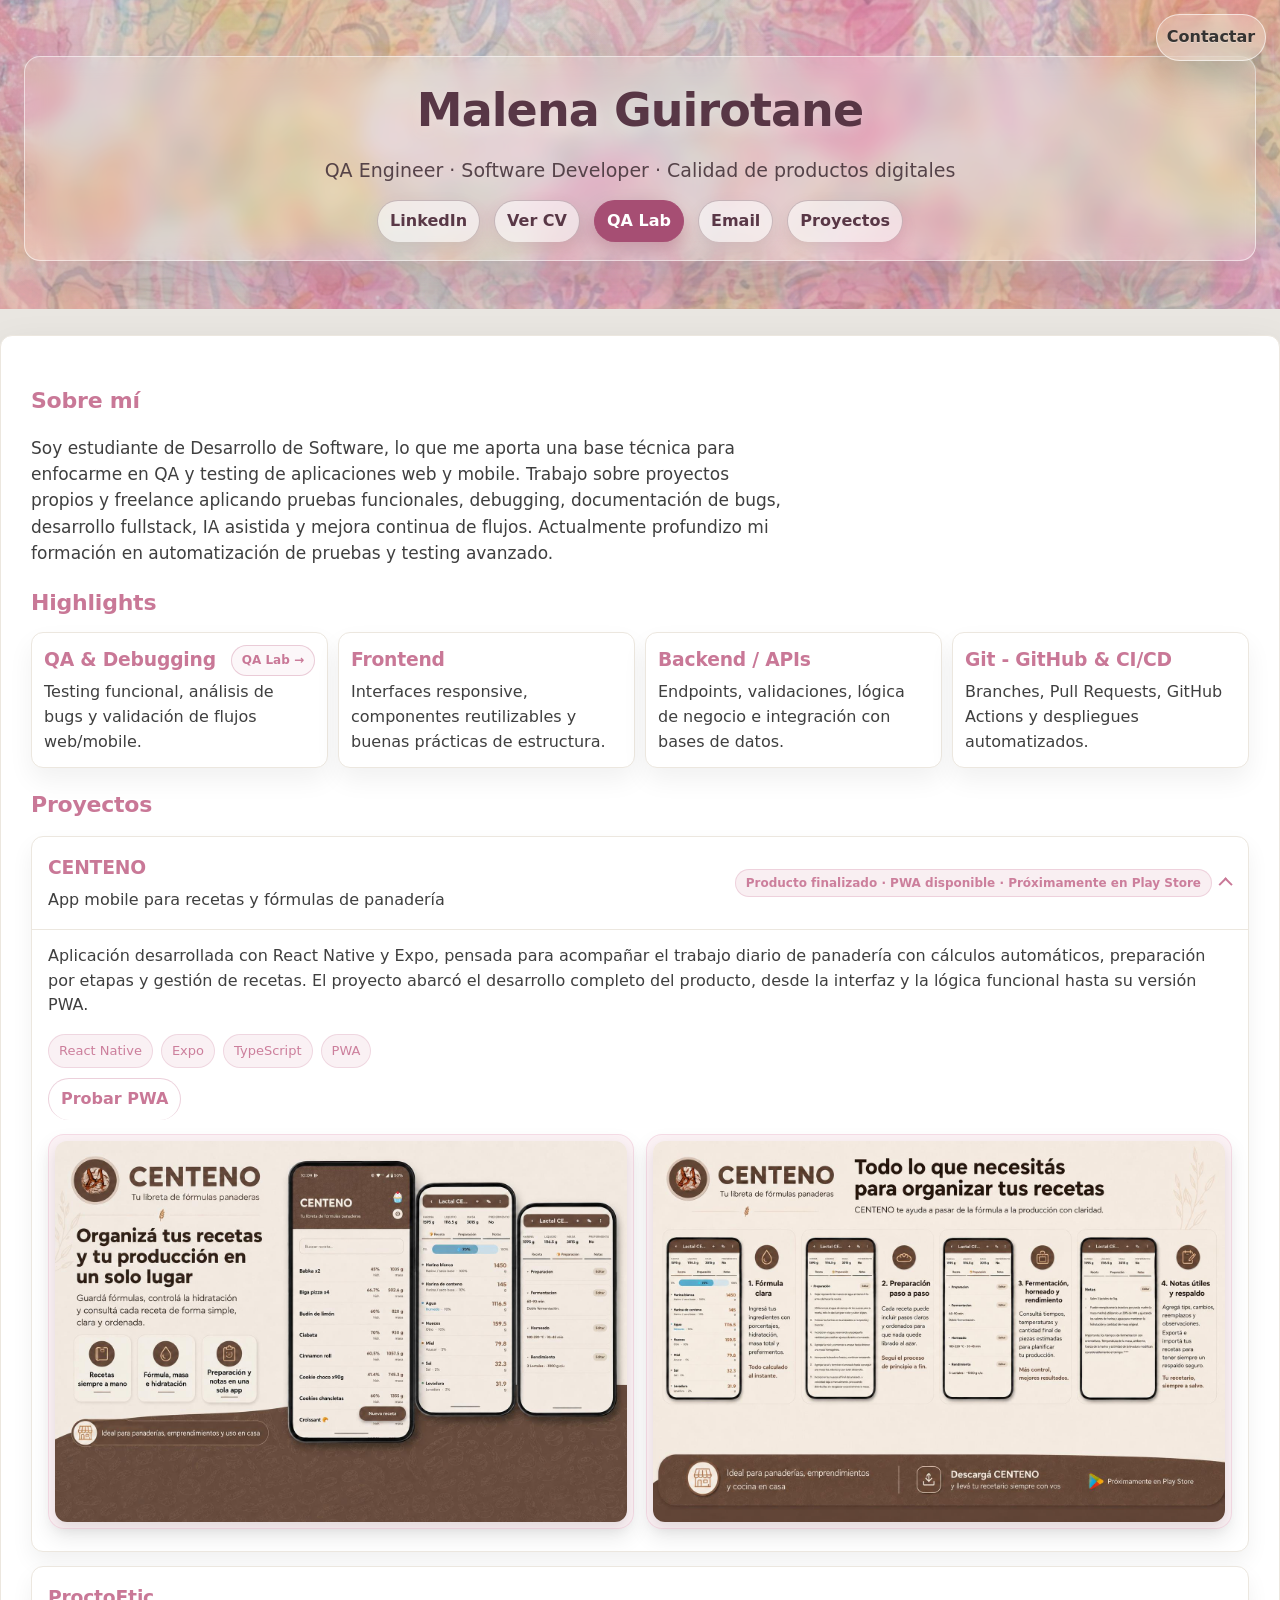
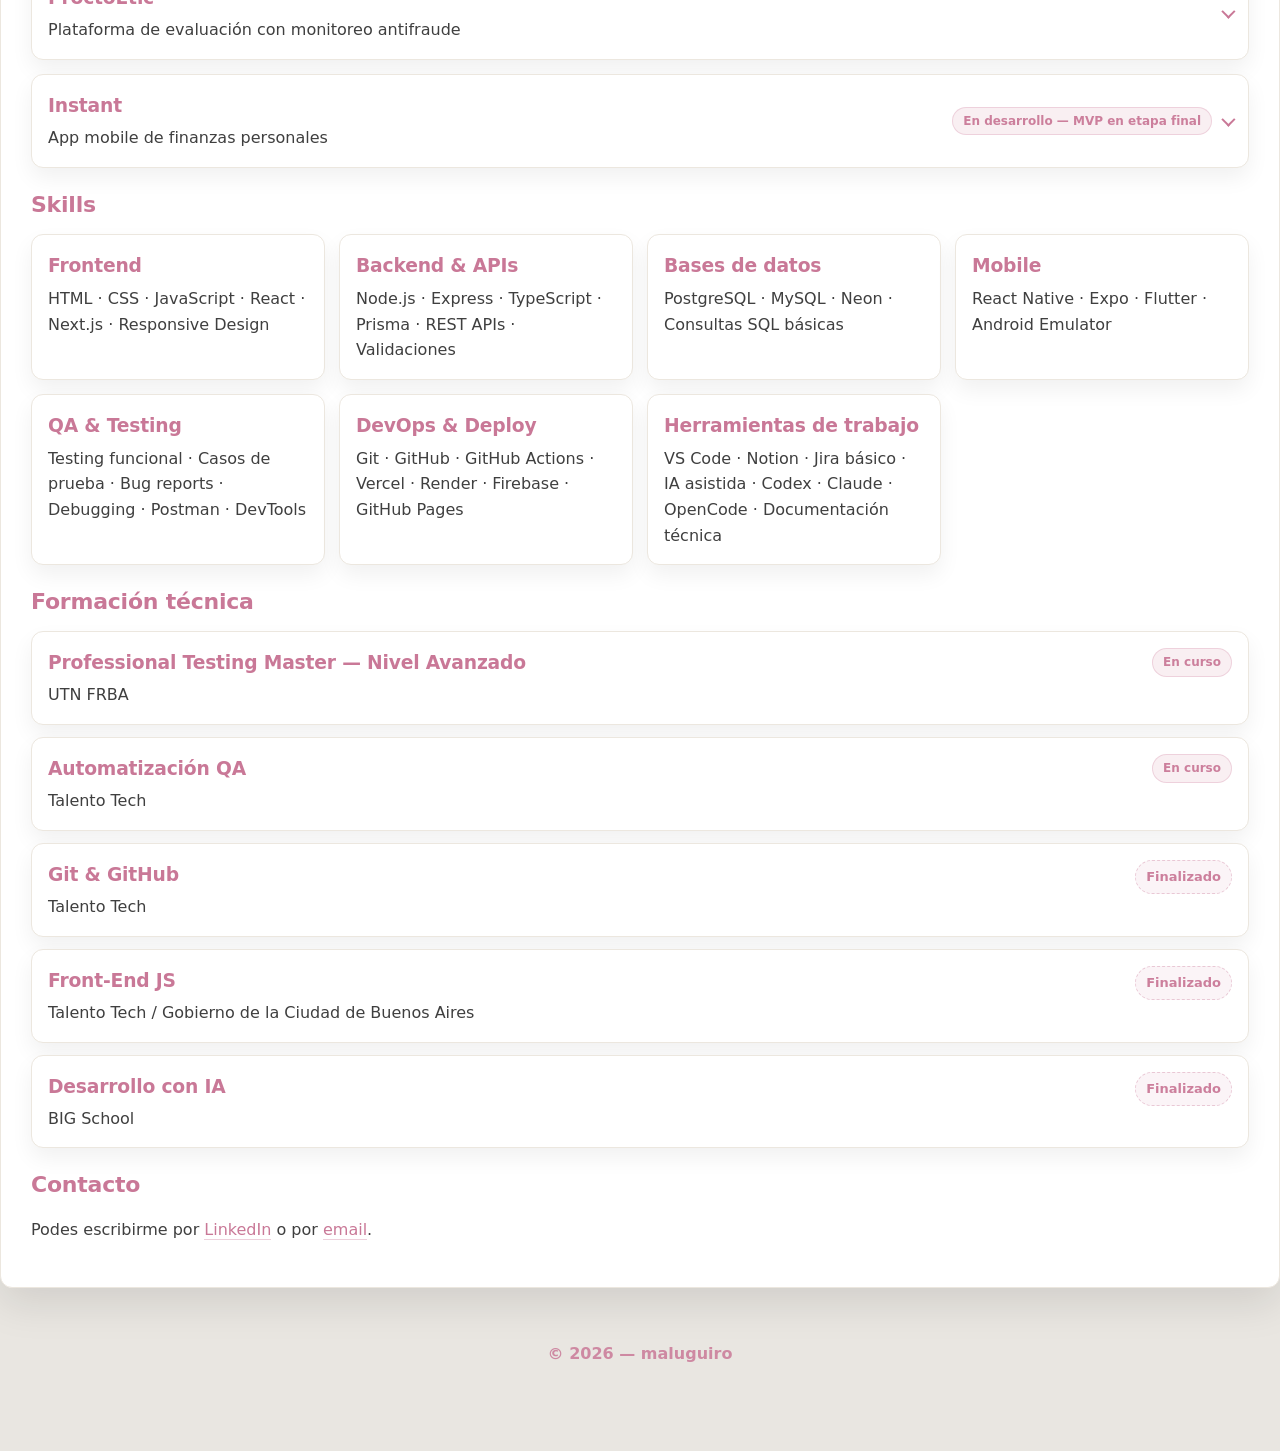
==== index.html @ a7fa8316 "Inclusion de CENTENO" ====
<!doctype html>
<html lang="es">
<head>
  <meta charset="UTF-8" />
  <meta name="viewport" content="width=device-width, initial-scale=1.0" />
  <title>Malena Guirotane — Portfolio</title>
  <link rel="stylesheet" href="style.css" />
</head>

<body>
  <!-- HEADER GINGHAM -->
  <header class="site-header">
    <div class="container header-inner">
      <div class="brand">
        <h1 class="brand-title">Malena Guirotane</h1>
        <p class="brand-subtitle">QA Engineer · Software Developer · Calidad de productos digitales</p>

        <div class="brand-links">
          <a class="btn" href="https://www.linkedin.com/in/malena-guirotane" target="_blank" rel="noreferrer">LinkedIn</a>
          <a href="assets/CV/CV-QA-Malena_Guirotane_2026.pdf" target="_blank" rel="noopener noreferrer" class="btn">
            Ver CV
          </a>
          <a class="btn btn--qa-lab" href="/qa/">QA Lab</a>
          <a class="btn" href="mailto:mguiro21@gmail.com?subject=Contacto%20desde%20tu%20portfolio&body=Hola%20Malena%2C%0D%0AVi%20tu%20portfolio%20y%20me%20gustar%C3%ADa%20contactarte.%0D%0A%0D%0AGracias!">Email</a>
          <a class="btn" href="#proyectos">Proyectos</a>
        </div>
      </div>
    </div>
  </header>

  <!-- BODY GRIS + TARJETA BLANCA -->
  <div class="paper-wrap">
    <main class="container paper-card">

      <section class="about">
        <h2>Sobre mí</h2>
        <div class="about-copy">
          <p class="muted">
            Soy estudiante de Desarrollo de Software, lo que me aporta una base técnica para enfocarme en QA y testing de aplicaciones web y mobile. Trabajo sobre proyectos propios y freelance aplicando pruebas funcionales, debugging, documentación de bugs, desarrollo fullstack, IA asistida y mejora continua de flujos. Actualmente profundizo mi formación en automatización de pruebas y testing avanzado.</p>
        </div>
      </section>

      <section class="highlights">
        <h2>Highlights</h2>

        <div class="grid-3">
          <article class="mini-card mini-card--qa">
            <div class="mini-card__top">
              <h3>QA & Debugging</h3>
              <a class="mini-card__open" href="/qa">QA Lab →</a>
            </div>
            <p class="muted">Testing funcional, análisis de bugs y validación de flujos web/mobile.</p>
          </article>

          <article class="mini-card">
            <h3>Frontend</h3>
            <p class="muted">Interfaces responsive, componentes reutilizables y buenas prácticas de estructura.</p>
          </article>

          <article class="mini-card">
            <h3>Backend / APIs</h3>
            <p class="muted">Endpoints, validaciones, lógica de negocio e integración con bases de datos.</p>
          </article>

          <article class="mini-card">
            <h3>Git - GitHub & CI/CD</h3>
            <p class="muted">Branches, Pull Requests, GitHub Actions y despliegues automatizados.</p>
          </article>
        </div>
      </section>

      <section id="proyectos">
        <h2>Proyectos</h2>

        <details class="card project-accordion" open>
          <summary class="project-accordion__summary">
            <div class="project-accordion__copy">
              <h3>CENTENO</h3>
              <p>App mobile para recetas y fórmulas de panadería</p>
            </div>
            <div class="project-accordion__meta">
              <span class="project-status">Producto finalizado · PWA disponible · Próximamente en Play Store</span>
              <span class="project-accordion__chevron" aria-hidden="true"></span>
            </div>
          </summary>

          <div class="project-accordion__body">
            <p class="muted">
              Aplicación desarrollada con React Native y Expo, pensada para acompañar el trabajo diario de panadería con cálculos automáticos, preparación por etapas y gestión de recetas. El proyecto abarcó el desarrollo completo del producto, desde la interfaz y la lógica funcional hasta su versión PWA.
            </p>

            <ul class="stack">
              <li>React Native</li>
              <li>Expo</li>
              <li>TypeScript</li>
              <li>PWA</li>
            </ul>

            <div class="links">
              <a class="btn" href="https://centenobread.netlify.app/" target="_blank" rel="noopener noreferrer">Probar PWA</a>
            </div>

            <div class="centeno-strip">
              <a href="#centeno-1" aria-label="Ampliar vista general de Centeno">
                <img src="assets/centeno/01-centeno-overview.jpg" alt="Vista general de Centeno" loading="lazy">
              </a>
              <a href="#centeno-2" aria-label="Ampliar funcionalidades de Centeno">
                <img src="assets/centeno/02-centeno-funcionalidades.jpg" alt="Funcionalidades de Centeno" loading="lazy">
              </a>
            </div>
          </div>
        </details>

        <details class="card project-accordion">
          <summary class="project-accordion__summary">
            <div class="project-accordion__copy">
              <h3>ProctoEtic</h3>
              <p>Plataforma de evaluación con monitoreo antifraude</p>
            </div>
            <span class="project-accordion__chevron" aria-hidden="true"></span>
          </summary>

          <div class="project-accordion__body">
            <p class="muted">
              Plataforma de evaluación online que permite crear, rendir y supervisar exámenes en tiempo real, con registro de eventos antifraude y herramientas de corrección docente.
            </p>

            <ul class="features">
              <li>Creación y configuración de evaluaciones (docente/alumno)</li>
              <li>Banco de preguntas y armado de exámenes</li>
              <li>Supervisión en vivo con tablero de control y chat</li>
              <li>Registro de eventos antifraude por intento</li>
              <li>Corrección manual y generación de reportes</li>
            </ul>

            <ul class="stack">
              <li>React/Next</li><li>Node/Express</li><li>Prisma</li><li>SQL</li><li>Deploy (Render/Vercel)</li>
            </ul>

            <div class="links">
              <button class="btn" type="button" data-open-gallery="proctoetic">Ver flujo</button>
            </div>

            <div class="folder-gallery">
              <a class="folder-hit" data-open-gallery="proctoetic" href="#pe-1" aria-label="Abrir galería ProctoEtic">
                <img class="folder-back" src="assets/ui/proctoetic-folder_back.png" alt="" aria-hidden="true">
                <div class="folder-mouth">
                  <img class="paper paper-1" src="assets/proctoetic/02-dashboard.png" alt="">
                  <img class="paper paper-2" src="assets/proctoetic/04-configuracion-docente.png" alt="">
                  <img class="paper paper-3" src="assets/proctoetic/10-correcciones-bandeja.png" alt="">
                </div>
                <img class="folder-front" src="assets/ui/proctoetic-folder_front.png" alt="">
                <div class="folder-label">
                  <div class="folder-title">ProctoEtic</div>
                  <div class="folder-sub">Click para abrir</div>
                </div>
              </a>
            </div>
          </div>
        </details>

        <details class="card project-accordion">
          <summary class="project-accordion__summary">
            <div class="project-accordion__copy">
              <h3>Instant</h3>
              <p>App mobile de finanzas personales</p>
            </div>
            <div class="project-accordion__meta">
              <span class="project-status">En desarrollo — MVP en etapa final</span>
              <span class="project-accordion__chevron" aria-hidden="true"></span>
            </div>
          </summary>

          <div class="project-accordion__body">
            <p class="muted">
              App mobile para registrar movimientos, organizar presupuesto y visualizar la información financiera de forma clara, simple y usable en el día a día.
            </p>

            <ul class="features">
              <li>Registro rápido de ingresos y egresos</li>
              <li>Presupuesto mensual y semanal configurable</li>
              <li>Metas de ahorro y remanente semanal</li>
              <li>Calendario de vencimientos, cuotas y pagos recurrentes</li>
              <li>Soporte multimoneda y autenticación con biometría</li>
            </ul>

            <p class="project-role">
              <strong>Rol:</strong> diseño funcional, UX/UI, frontend mobile e integración progresiva con backend.
            </p>

            <ul class="stack">
              <li>React Native / Expo</li>
              <li>Expo Router</li>
              <li>Node.js</li>
              <li>Express</li>
              <li>Prisma</li>
              <li>PostgreSQL</li>
              <li>JWT</li>
              <li>bcrypt</li>
            </ul>

            <div class="links">
              <a class="btn" href="#instant-1">Ver pantallas</a>
            </div>

            <div class="instant-strip">
              <a href="#instant-1"><img src="assets/instant/01-home.png" alt="Instant Home" loading="lazy"></a>
              <a href="#instant-2"><img src="assets/instant/02-agregar-movimiento.png" alt="Agregar movimiento" loading="lazy"></a>
              <a href="#instant-5"><img src="assets/instant/05-presupuesto-semanal.png" alt="Presupuesto semanal" loading="lazy"></a>
              <a href="#instant-7"><img src="assets/instant/07-calendario.png" alt="Calendario" loading="lazy"></a>
            </div>
          </div>
        </details>
      </section>

      <div id="centeno-1" class="pe-modal" aria-hidden="true">
        <a class="pe-modal__backdrop" href="#proyectos" aria-label="Cerrar"></a>
        <div class="pe-modal__panel" role="dialog" aria-modal="true" aria-label="Vista general de Centeno">
          <a class="pe-modal__close" href="#proyectos" aria-label="Cerrar">&times;</a>
          <a class="pe-modal__nav pe-modal__nav--prev" href="#centeno-2" aria-label="Anterior">&lsaquo;</a>
          <figure class="pe-modal__figure">
            <img src="assets/centeno/01-centeno-overview.jpg" alt="Vista general de Centeno">
            <figcaption>
              <span>Vista general de Centeno</span>
              <span>1/2</span>
            </figcaption>
          </figure>
          <a class="pe-modal__nav pe-modal__nav--next" href="#centeno-2" aria-label="Siguiente">&rsaquo;</a>
        </div>
      </div>

      <div id="centeno-2" class="pe-modal" aria-hidden="true">
        <a class="pe-modal__backdrop" href="#proyectos" aria-label="Cerrar"></a>
        <div class="pe-modal__panel" role="dialog" aria-modal="true" aria-label="Funcionalidades de Centeno">
          <a class="pe-modal__close" href="#proyectos" aria-label="Cerrar">&times;</a>
          <a class="pe-modal__nav pe-modal__nav--prev" href="#centeno-1" aria-label="Anterior">&lsaquo;</a>
          <figure class="pe-modal__figure">
            <img src="assets/centeno/02-centeno-funcionalidades.jpg" alt="Funcionalidades de Centeno">
            <figcaption>
              <span>Funcionalidades de Centeno</span>
              <span>2/2</span>
            </figcaption>
          </figure>
          <a class="pe-modal__nav pe-modal__nav--next" href="#centeno-1" aria-label="Siguiente">&rsaquo;</a>
        </div>
      </div>

      <div id="instant-1" class="pe-modal instant-lightbox" aria-hidden="true">
        <a class="pe-modal__backdrop" href="#proyectos" aria-label="Cerrar"></a>
        <div class="pe-modal__panel" role="dialog" aria-modal="true" aria-label="Instant - Home">
          <a class="pe-modal__close" href="#proyectos" aria-label="Cerrar">&times;</a>
          <a class="pe-modal__nav pe-modal__nav--prev" href="#instant-8" aria-label="Anterior">&lsaquo;</a>
          <figure class="pe-modal__figure">
            <img src="assets/instant/01-home.png" alt="Instant Home">
            <figcaption>
              <span>Instant Home</span>
              <span>1/8</span>
            </figcaption>
          </figure>
          <a class="pe-modal__nav pe-modal__nav--next" href="#instant-2" aria-label="Siguiente">&rsaquo;</a>
        </div>
      </div>

      <div id="instant-2" class="pe-modal instant-lightbox" aria-hidden="true">
        <a class="pe-modal__backdrop" href="#proyectos" aria-label="Cerrar"></a>
        <div class="pe-modal__panel" role="dialog" aria-modal="true" aria-label="Agregar movimiento">
          <a class="pe-modal__close" href="#proyectos" aria-label="Cerrar">&times;</a>
          <a class="pe-modal__nav pe-modal__nav--prev" href="#instant-1" aria-label="Anterior">&lsaquo;</a>
          <figure class="pe-modal__figure">
            <img src="assets/instant/02-agregar-movimiento.png" alt="Agregar movimiento">
            <figcaption>
              <span>Agregar movimiento</span>
              <span>2/8</span>
            </figcaption>
          </figure>
          <a class="pe-modal__nav pe-modal__nav--next" href="#instant-3" aria-label="Siguiente">&rsaquo;</a>
        </div>
      </div>

      <div id="instant-3" class="pe-modal instant-lightbox" aria-hidden="true">
        <a class="pe-modal__backdrop" href="#proyectos" aria-label="Cerrar"></a>
        <div class="pe-modal__panel" role="dialog" aria-modal="true" aria-label="Movimientos">
          <a class="pe-modal__close" href="#proyectos" aria-label="Cerrar">&times;</a>
          <a class="pe-modal__nav pe-modal__nav--prev" href="#instant-2" aria-label="Anterior">&lsaquo;</a>
          <figure class="pe-modal__figure">
            <img src="assets/instant/03-movimientos.png" alt="Movimientos">
            <figcaption>
              <span>Movimientos</span>
              <span>3/8</span>
            </figcaption>
          </figure>
          <a class="pe-modal__nav pe-modal__nav--next" href="#instant-4" aria-label="Siguiente">&rsaquo;</a>
        </div>
      </div>

      <div id="instant-4" class="pe-modal instant-lightbox" aria-hidden="true">
        <a class="pe-modal__backdrop" href="#proyectos" aria-label="Cerrar"></a>
        <div class="pe-modal__panel" role="dialog" aria-modal="true" aria-label="Presupuesto y ahorro">
          <a class="pe-modal__close" href="#proyectos" aria-label="Cerrar">&times;</a>
          <a class="pe-modal__nav pe-modal__nav--prev" href="#instant-3" aria-label="Anterior">&lsaquo;</a>
          <figure class="pe-modal__figure">
            <img src="assets/instant/04-presupuesto-ahorro.png" alt="Presupuesto y ahorro">
            <figcaption>
              <span>Presupuesto y ahorro</span>
              <span>4/8</span>
            </figcaption>
          </figure>
          <a class="pe-modal__nav pe-modal__nav--next" href="#instant-5" aria-label="Siguiente">&rsaquo;</a>
        </div>
      </div>

      <div id="instant-5" class="pe-modal instant-lightbox" aria-hidden="true">
        <a class="pe-modal__backdrop" href="#proyectos" aria-label="Cerrar"></a>
        <div class="pe-modal__panel" role="dialog" aria-modal="true" aria-label="Presupuesto semanal">
          <a class="pe-modal__close" href="#proyectos" aria-label="Cerrar">&times;</a>
          <a class="pe-modal__nav pe-modal__nav--prev" href="#instant-4" aria-label="Anterior">&lsaquo;</a>
          <figure class="pe-modal__figure">
            <img src="assets/instant/05-presupuesto-semanal.png" alt="Presupuesto semanal">
            <figcaption>
              <span>Presupuesto semanal</span>
              <span>5/8</span>
            </figcaption>
          </figure>
          <a class="pe-modal__nav pe-modal__nav--next" href="#instant-6" aria-label="Siguiente">&rsaquo;</a>
        </div>
      </div>

      <div id="instant-6" class="pe-modal instant-lightbox" aria-hidden="true">
        <a class="pe-modal__backdrop" href="#proyectos" aria-label="Cerrar"></a>
        <div class="pe-modal__panel" role="dialog" aria-modal="true" aria-label="Metas">
          <a class="pe-modal__close" href="#proyectos" aria-label="Cerrar">&times;</a>
          <a class="pe-modal__nav pe-modal__nav--prev" href="#instant-5" aria-label="Anterior">&lsaquo;</a>
          <figure class="pe-modal__figure">
            <img src="assets/instant/06-presupuesto-metas.png" alt="Metas">
            <figcaption>
              <span>Metas</span>
              <span>6/8</span>
            </figcaption>
          </figure>
          <a class="pe-modal__nav pe-modal__nav--next" href="#instant-7" aria-label="Siguiente">&rsaquo;</a>
        </div>
      </div>

      <div id="instant-7" class="pe-modal instant-lightbox" aria-hidden="true">
        <a class="pe-modal__backdrop" href="#proyectos" aria-label="Cerrar"></a>
        <div class="pe-modal__panel" role="dialog" aria-modal="true" aria-label="Calendario">
          <a class="pe-modal__close" href="#proyectos" aria-label="Cerrar">&times;</a>
          <a class="pe-modal__nav pe-modal__nav--prev" href="#instant-6" aria-label="Anterior">&lsaquo;</a>
          <figure class="pe-modal__figure">
            <img src="assets/instant/07-calendario.png" alt="Calendario">
            <figcaption>
              <span>Calendario</span>
              <span>7/8</span>
            </figcaption>
          </figure>
          <a class="pe-modal__nav pe-modal__nav--next" href="#instant-8" aria-label="Siguiente">&rsaquo;</a>
        </div>
      </div>

      <div id="instant-8" class="pe-modal instant-lightbox" aria-hidden="true">
        <a class="pe-modal__backdrop" href="#proyectos" aria-label="Cerrar"></a>
        <div class="pe-modal__panel" role="dialog" aria-modal="true" aria-label="Cuenta y login">
          <a class="pe-modal__close" href="#proyectos" aria-label="Cerrar">&times;</a>
          <a class="pe-modal__nav pe-modal__nav--prev" href="#instant-7" aria-label="Anterior">&lsaquo;</a>
          <figure class="pe-modal__figure">
            <img src="assets/instant/08-cuenta-login.png" alt="Cuenta y login">
            <figcaption>
              <span>Cuenta y login</span>
              <span>8/8</span>
            </figcaption>
          </figure>
          <a class="pe-modal__nav pe-modal__nav--next" href="#instant-1" aria-label="Siguiente">&rsaquo;</a>
        </div>
      </div>

      <section class="skills-section">
        <h2>Skills</h2>

        <div class="skills-grid">
          <article class="card compact skill-card">
            <h3>Frontend</h3>
            <p class="muted">HTML · CSS · JavaScript · React · Next.js · Responsive Design</p>
          </article>

          <article class="card compact skill-card">
            <h3>Backend & APIs</h3>
            <p class="muted">Node.js · Express · TypeScript · Prisma · REST APIs · Validaciones</p>
          </article>

          <article class="card compact skill-card">
            <h3>Bases de datos</h3>
            <p class="muted">PostgreSQL · MySQL · Neon · Consultas SQL básicas</p>
          </article>

          <article class="card compact skill-card">
            <h3>Mobile</h3>
            <p class="muted">React Native · Expo · Flutter · Android Emulator</p>
          </article>

          <article class="card compact skill-card">
            <h3>QA & Testing</h3>
            <p class="muted">Testing funcional · Casos de prueba · Bug reports · Debugging · Postman · DevTools</p>
          </article>

          <article class="card compact skill-card">
            <h3>DevOps & Deploy</h3>
            <p class="muted">Git · GitHub · GitHub Actions · Vercel · Render · Firebase · GitHub Pages</p>
          </article>

          <article class="card compact skill-card">
            <h3>Herramientas de trabajo</h3>
            <p class="muted">VS Code · Notion · Jira básico · IA asistida · Codex · Claude · OpenCode · Documentación técnica</p>
          </article>
        </div>
      </section>

      <section>
        <h2>Formación técnica</h2>

        <div class="course-list">
          <details class="card compact course-item">
            <summary class="course-summary">
              <div>
                <h3>Professional Testing Master — Nivel Avanzado</h3>
                <p class="course-meta muted">UTN FRBA</p>
              </div>
              <span class="project-status">En curso</span>
            </summary>
            <div class="course-body">
              <div class="course-detail-grid">
                <p class="muted"><strong>Lo aprendido:</strong> Formación avanzada en testing de software, diseño de casos de prueba, documentación QA y herramientas aplicadas a procesos de calidad. En paralelo, aplico estos contenidos en mi QA Lab sobre proyectos reales.</p>
                <p class="muted"><strong>Tecnologías:</strong> Testing · QA · APIs · SQL · Documentación</p>
                <p class="muted"><strong>Proyecto relacionado:</strong> QA Lab</p>
                <p class="muted"><strong>Certificado:</strong> Disponible al finalizar</p>
              </div>
            </div>
          </details>

          <details class="card compact course-item">
            <summary class="course-summary">
              <div>
                <h3>Automatización QA</h3>
                <p class="course-meta muted">Talento Tech</p>
              </div>
              <span class="project-status">En curso</span>
            </summary>
            <div class="course-body">
              <div class="course-detail-grid">
                <p class="muted"><strong>Lo aprendido:</strong> Formación orientada a automatización de pruebas y validación de calidad sobre aplicaciones web. Complementa mi práctica actual documentando casos reales, evidencias, bugs y procesos de debugging.</p>
                <p class="muted"><strong>Tecnologías:</strong> Testing · SQL · Postman · Playwright</p>
                <p class="muted"><strong>Proyecto relacionado:</strong> QA Lab</p>
                <p class="muted"><strong>Certificado:</strong> Disponible al finalizar</p>
              </div>
            </div>
          </details>

          <details class="card compact course-item">
            <summary class="course-summary">
              <div>
                <h3>Git & GitHub</h3>
                <p class="course-meta muted">Talento Tech</p>
              </div>
              <span class="pill">Finalizado</span>
            </summary>
            <div class="course-body">
              <div class="course-detail-grid">
                <p class="muted"><strong>Lo aprendido:</strong> Control de versiones con Git y GitHub: commits, ramas, repositorios remotos y flujo de trabajo para organizar cambios, documentar avances y mantener trazabilidad en proyectos de software.</p>
                <p class="muted"><strong>Tecnologías:</strong> Git · GitHub · Branches · Pull Requests · Git Flow</p>
              </div>
              <div class="course-certificate">
                <a class="course-certificate__thumb" href="./assets/certificates/Diploma Git & GitHub.jpg" data-open-gallery="certificates" data-gallery-index="0">
                  <img src="./assets/certificates/Diploma Git & GitHub.jpg" alt="Certificado de Git & GitHub" loading="lazy">
                </a>
                <p class="muted"><a class="btn" href="./assets/certificates/Diploma Git & GitHub.jpg" data-open-gallery="certificates" data-gallery-index="0">Abrir certificado</a></p>
              </div>
            </div>
          </details>

          <details class="card compact course-item">
            <summary class="course-summary">
              <div>
                <h3>Front-End JS</h3>
                <p class="course-meta muted">Talento Tech / Gobierno de la Ciudad de Buenos Aires</p>
              </div>
              <span class="pill">Finalizado</span>
            </summary>
            <div class="course-body">
              <div class="course-detail-grid">
                <p class="muted"><strong>Lo aprendido:</strong> Desarrollo de interfaces con HTML, CSS y JavaScript. Como proyecto final desarrollé CeramicLab, un e-commerce responsive con catálogo dinámico, navegación entre secciones, carrito de compras y manipulación del DOM.</p>
                <p class="muted"><strong>Tecnologías:</strong> HTML · CSS · JavaScript · DOM · Responsive</p>
                <p class="muted"><strong>Proyecto relacionado:</strong> <a href="https://maluguiro.github.io/CeramicLab/" target="_blank" rel="noreferrer">Ver proyecto CeramicLab</a></p>
              </div>
              <div class="course-certificate">
                <a class="course-certificate__thumb" href="./assets/certificates/Front-End JS - Certificacion.jpg" data-open-gallery="certificates" data-gallery-index="1">
                  <img src="./assets/certificates/Front-End JS - Certificacion.jpg" alt="Certificado de Front-End JS" loading="lazy">
                </a>
                <p class="muted"><a class="btn" href="./assets/certificates/Front-End JS - Certificacion.jpg" data-open-gallery="certificates" data-gallery-index="1">Abrir certificado</a></p>
              </div>
            </div>
          </details>

          <details class="card compact course-item">
            <summary class="course-summary">
              <div>
                <h3>Desarrollo con IA</h3>
                <p class="course-meta muted">BIG School</p>
              </div>
              <span class="pill">Finalizado</span>
            </summary>
            <div class="course-body">
              <div class="course-detail-grid">
                <p class="muted"><strong>Lo aprendido:</strong> Uso de inteligencia artificial en procesos de desarrollo de software: prompting, agentes, asistencia para código, documentación, análisis de errores y automatización de tareas dentro del flujo de trabajo.</p>
                <p class="muted"><strong>Tecnologías:</strong> ChatGPT · Gemini · Claude · Prompt Engineering · Agentes IA</p>
              </div>
              <div class="course-certificate">
                <a class="course-certificate__thumb" href="./assets/certificates/Desarrollo con IA.jpg" data-open-gallery="certificates" data-gallery-index="2">
                  <img src="./assets/certificates/Desarrollo con IA.jpg" alt="Certificado de Desarrollo con IA" loading="lazy">
                </a>
                <p class="muted"><a class="btn" href="./assets/certificates/Desarrollo con IA.jpg" data-open-gallery="certificates" data-gallery-index="2">Abrir certificado</a></p>
              </div>
            </div>
          </details>
        </div>
      </section>

      <section id="contacto">
        <h2>Contacto</h2>
        <p class="muted">Podes escribirme por <a href="https://www.linkedin.com/in/malena-guirotane" target="_blank" rel="noreferrer">LinkedIn</a> o por <a href="mailto:mguiro21@gmail.com">email</a>.</p>
      </section>

    </main>

    <footer class="container paper-footer">
      <p>© 2026 — maluguiro</p>
    </footer>
  </div>

  <!-- BURBUJA MAIL (cambiá el mail) -->
  <a
    class="chat-bubble"
    href="mailto:mguiro21@gmail.com?subject=Contacto%20desde%20tu%20portfolio&body=Hola%20Malena%2C%0D%0AVi%20tu%20portfolio%20y%20me%20gustar%C3%ADa%20contactarte.%0D%0A%0D%0AGracias!"
    aria-label="Enviar email a Malena"
    title="Contactar"
  >
    Contactar
  </a>
  <div class="pe-modal" data-pe-modal aria-hidden="true">
    <div class="pe-modal__backdrop" data-close></div>
    <div class="pe-modal__panel" role="dialog" aria-modal="true" aria-label="Galeria ProctorEtic">
      <button class="pe-modal__close" type="button" data-close aria-label="Cerrar">&times;</button>
      <button class="pe-modal__nav pe-modal__nav--prev" type="button" data-prev aria-label="Anterior">&lsaquo;</button>
      <figure class="pe-modal__figure">
        <img data-modal-img src="" alt="">
        <figcaption>
          <span data-modal-caption></span>
          <span data-modal-count></span>
        </figcaption>
      </figure>
      <button class="pe-modal__nav pe-modal__nav--next" type="button" data-next aria-label="Siguiente">&rsaquo;</button>
    </div>
  </div>

  <script>
    (function () {
      var galleries = {
        proctoetic: [
          { src: "assets/proctoetic/01-login.png", caption: "Login" },
          { src: "assets/proctoetic/02-dashboard.png", caption: "Dashboard" },
          { src: "assets/proctoetic/03-universidades.png", caption: "Universidades" },
          { src: "assets/proctoetic/04-configuracion-docente.png", caption: "Configuracion docente" },
          { src: "assets/proctoetic/05-configuracion-basica.png", caption: "Configuracion basica" },
          { src: "assets/proctoetic/06-preguntas.png", caption: "Preguntas" },
          { src: "assets/proctoetic/07-tablero-control.png", caption: "Tablero de control" },
          { src: "assets/proctoetic/08-tablero-chat.png", caption: "Tablero + chat" },
          { src: "assets/proctoetic/10-correcciones-bandeja.png", caption: "Bandeja de correcciones" },
          { src: "assets/proctoetic/09-correccion-detalle.png", caption: "Correccion (detalle)" }
        ],
        certificates: [
          { src: "assets/certificates/Diploma Git & GitHub.jpg", caption: "Certificado de Git & GitHub" },
          { src: "assets/certificates/Front-End JS - Certificacion.jpg", caption: "Certificado de Front-End JS" },
          { src: "assets/certificates/Desarrollo con IA.jpg", caption: "Certificado de Desarrollo con IA" }
        ]
      };

      var modal = document.querySelector("[data-pe-modal]");
      if (!modal) return;

      var openButtons = document.querySelectorAll("[data-open-gallery]");
      var closeBtns = modal.querySelectorAll("[data-close]");
      var prevBtn = modal.querySelector("[data-prev]");
      var nextBtn = modal.querySelector("[data-next]");
      var modalImg = modal.querySelector("[data-modal-img]");
      var modalCaption = modal.querySelector("[data-modal-caption]");
      var modalCount = modal.querySelector("[data-modal-count]");
      var closeBtn = modal.querySelector(".pe-modal__close");

      var currentIndex = 0;
      var currentGallery = galleries.proctoetic;

      function render() {
        var item = currentGallery[currentIndex];
        modalImg.src = item.src;
        modalImg.alt = item.caption;
        modalCaption.textContent = item.caption;
        modalCount.textContent = (currentIndex + 1) + "/" + currentGallery.length;
        if (prevBtn) prevBtn.hidden = currentGallery.length < 2;
        if (nextBtn) nextBtn.hidden = currentGallery.length < 2;
      }

      function openModal(galleryName, index) {
        currentGallery = galleries[galleryName] || galleries.proctoetic;
        currentIndex = index;
        render();
        modal.setAttribute("aria-hidden", "false");
        document.body.style.overflow = "hidden";
        if (closeBtn) closeBtn.focus();
      }

      function closeModal() {
        modal.setAttribute("aria-hidden", "true");
        document.body.style.overflow = "";
      }

      function next() {
        currentIndex = (currentIndex + 1) % currentGallery.length;
        render();
      }

      function prev() {
        currentIndex = (currentIndex - 1 + currentGallery.length) % currentGallery.length;
        render();
      }

      openButtons.forEach(function (btn) {
        btn.addEventListener("click", function (event) {
          event.preventDefault();
          var galleryName = btn.getAttribute("data-open-gallery") || "proctoetic";
          var index = parseInt(btn.getAttribute("data-gallery-index") || "0", 10);
          openModal(galleryName, isNaN(index) ? 0 : index);
        });
      });

      if (nextBtn) nextBtn.addEventListener("click", next);
      if (prevBtn) prevBtn.addEventListener("click", prev);

      closeBtns.forEach(function (btn) {
        btn.addEventListener("click", closeModal);
      });

      document.addEventListener("keydown", function (e) {
        if (modal.getAttribute("aria-hidden") === "true") return;
        if (e.key === "Escape") closeModal();
        if (e.key === "ArrowRight") next();
        if (e.key === "ArrowLeft") prev();
      });
    })();
  </script>
  <script>
  (function () {
    const bubble = document.querySelector('.chat-bubble');
    const header = document.querySelector('.site-header');
    if (!bubble || !header) return;

    function update() {
      const headerBottom = header.getBoundingClientRect().bottom;
      const onLight = headerBottom < 80;
      bubble.classList.toggle('is-on-light', onLight);
    }

    update();
    window.addEventListener('scroll', update, { passive: true });
    window.addEventListener('resize', update);
  })();
  </script>
</body>
</html>
---- style.css ----
:root{
  --ink: #1b1b1b;
  --muted: #3f3f3f;

  /* body inferior */
  --page-gray: #e9e6e1;
  --card-white: #ffffff;

  /* rosa pastel */
  --pink-soft: #d98aa7;
  --pink-soft-2: #c97897;

  --border-soft: #ece7df;
}

*{ box-sizing: border-box; }
html{ scroll-behavior: smooth; }

body{
  margin: 0;
  font-family: system-ui, -apple-system, Segoe UI, Roboto, Arial, sans-serif;
  color: var(--ink);
  background: #faf8f4;
  line-height: 1.55;
}

.container{
  max-width: 1360px;
  margin: 0 auto;
  padding: 22px 24px;
}

/* ===== HEADER con IMAGEN TEXTIL ===== */
.site-header{
  position: relative;
  padding: 34px 0 26px;
  overflow: hidden;
}

/* Fondo: imagen en mosaico para que NO se deforme */
.site-header::before{
  content:"";
  position:absolute;
  inset: 0;

  /* fallback visible si algo falla */
  background-color: #e43a8b;

  /* tu imagen local */
  background-image: url("./assets/nuevo-fondo.jpg");
  background-repeat: no-repeat;
  background-size: cover;
  background-position: center top;

  filter: brightness(0.96) saturate(1.04) contrast(1.04);
}

/* Luz suave para dar “acabado” (no debe blanquear) */
.site-header::after{
  content:"";
  position:absolute;
  inset: 0;
  pointer-events: none;

  background:
    radial-gradient(900px 380px at 20% 30%, rgba(255,255,255,0.10), transparent 65%),
    radial-gradient(900px 380px at 80% 40%, rgba(255,255,255,0.08), transparent 65%);
  opacity: 0.75;
}

.header-inner{
  position: relative;
  z-index: 1;
  display: flex;
  justify-content: center;
}

.brand{
  display: inline-block;
  width: 100%;
  max-width: none;
  margin: 0 auto;
  padding: 18px;
  border-radius: 16px;
  border: 1px solid rgba(255,255,255,0.55);
  background: rgba(255,255,255,0.18);
  backdrop-filter: blur(10px);
  box-shadow:
    0 22px 50px rgba(86,56,70,0.24),
    0 8px 22px rgba(255,255,255,0.24);
  text-align: center;
}

.brand-title{
  margin: 0;
  font-size: clamp(30px, 5vw, 46px);
  letter-spacing: -0.02em;
  color: rgba(82,48,63,0.96);
  text-shadow: 0 4px 14px rgba(255,255,255,0.28);
}

.brand-subtitle{
  margin: 10px 0 0;
  color: rgba(76,58,65,0.94);
  max-width: none;
  font-size: 19px;
  margin-left: auto;
  margin-right: auto;
}

.brand-links{
  display: flex;
  gap: 14px;
  flex-wrap: wrap;
  margin-top: 14px;
  justify-content: center;
}

.brand-links a{
  color: rgba(82,48,63,0.96);
  text-decoration: none;
  border-bottom: 1px solid rgba(82,48,63,0.24);
}
.brand-links a:hover{ border-bottom-color: rgba(82,48,63,0.55); }

/* ===== BODY GRIS + TARJETA BLANCA ===== */
.paper-wrap{
  background: var(--page-gray);
  padding: 26px 0 46px;
}

.paper-card{
  background: var(--card-white);
  border: 1px solid var(--border-soft);
  border-radius: 12px;
  padding: 28px 30px;
  box-shadow: 0 16px 40px rgba(0,0,0,0.10);
}

.qa-intro{
  max-width: 780px;
}

.qa-copy{
  display: grid;
  gap: 8px;
}

.qa-copy p{
  margin: 0;
}

.qa-hero-keywords{
  display: flex;
  flex-wrap: wrap;
  justify-content: center;
  gap: 8px;
  margin-top: 16px;
}

.qa-hero-keyword{
  padding: 4px 8px;
  border: 0;
  border-radius: 7px;
  background: rgba(255,255,255,0.32);
  color: rgba(82,48,63,0.9);
  box-shadow: none;
  font-size: 14px;
  font-weight: 600;
  line-height: 1.5;
  white-space: nowrap;
}

.qa-cases,
.qa-entry{
  margin-top: 34px;
}

.qa-case-grid{
  display: grid;
  grid-template-columns: repeat(auto-fit, minmax(250px, 1fr));
  gap: 14px;
  margin-top: 12px;
}

.qa-case-card{
  --qa-accent-rgb: 201,120,151;
  --qa-accent-text: #b96788;
  position: relative;
  overflow: hidden;
  display: flex;
  flex-direction: column;
  gap: 8px;
  min-height: 220px;
  justify-content: flex-end;
  background-size: cover;
  background-position: center;
  isolation: isolate;
  border: 1px solid rgba(var(--qa-accent-rgb),0.26);
  box-shadow: 0 12px 24px rgba(0,0,0,0.06);
  transition: transform 180ms ease, box-shadow 180ms ease, border-color 180ms ease, background-color 180ms ease;
}

.qa-case-card::before{
  content: "";
  position: absolute;
  top: 0;
  left: 0;
  right: 0;
  height: 6px;
  background: rgba(var(--qa-accent-rgb),0.30);
  z-index: 1;
}

.qa-case-card h3,
.qa-case-card p{
  margin: 0;
}

.qa-case-card h3{
  color: var(--qa-accent-text);
}

.qa-case-card .btn{
  margin-top: auto;
  width: fit-content;
  position: relative;
  z-index: 1;
  border-color: rgba(var(--qa-accent-rgb),0.38);
  color: var(--qa-accent-text);
  background: rgba(255,255,255,0.72);
}

.qa-case-card__label,
.qa-entry__label{
  display: inline-flex;
  align-items: center;
  width: fit-content;
  padding: 4px 10px;
  border-radius: 999px;
  border: 1px solid rgba(var(--qa-accent-rgb),0.24);
  background: rgba(var(--qa-accent-rgb),0.08);
  color: var(--qa-accent-text);
  font-size: 12px;
  font-weight: 700;
  letter-spacing: 0.02em;
}

.qa-case-card__overlay{
  position: absolute;
  inset: 0;
  background:
    linear-gradient(180deg, rgba(255,255,255,0.10) 0%, rgba(255,255,255,0.74) 50%, rgba(255,255,255,0.90) 100%),
    linear-gradient(135deg, rgba(var(--qa-accent-rgb),0.18) 0%, rgba(var(--qa-accent-rgb),0.08) 38%, rgba(255,255,255,0) 78%);
  z-index: 0;
}

.qa-case-card__content{
  position: relative;
  z-index: 1;
  display: flex;
  flex-direction: column;
  gap: 8px;
  padding-top: 6px;
}

.qa-case-card__content .muted{
  color: #3e3936;
}

.qa-case-card:hover{
  transform: translateY(-2px);
  box-shadow: 0 16px 30px rgba(0,0,0,0.09);
}

.qa-case-card.is-active{
  border-color: rgba(var(--qa-accent-rgb),0.52);
  background-color: rgba(var(--qa-accent-rgb),0.06);
  box-shadow: 0 18px 34px rgba(0,0,0,0.12);
}

.qa-case-card.is-active .qa-case-card__label{
  background: rgba(var(--qa-accent-rgb),0.18);
  border-color: rgba(var(--qa-accent-rgb),0.42);
}

.qa-case-card.is-active h3{
  color: var(--qa-accent-text);
}

.qa-case-card--mauri{
  --qa-accent-rgb: 201,120,151;
  --qa-accent-text: #b96788;
  background-image:
    linear-gradient(135deg, rgba(255,236,242,0.98), rgba(255,244,248,0.95)),
    linear-gradient(135deg, rgba(201,120,151,0.24), rgba(217,138,167,0.12));
}

.qa-case-card--proctoetic{
  --qa-accent-rgb: 108,140,191;
  --qa-accent-text: #6280b0;
  background-image:
    linear-gradient(135deg, rgba(232,241,255,0.97), rgba(244,248,255,0.93)),
    url("./assets/proctoetic/02-dashboard.png");
}

.qa-case-card--instant{
  --qa-accent-rgb: 185,121,92;
  --qa-accent-text: #a9694f;
  background-image:
    linear-gradient(135deg, rgba(251,238,228,0.98), rgba(255,246,240,0.94)),
    url("./assets/instant/01-home.png");
}

.qa-case-card--neri{
  --qa-accent-rgb: 114,137,156;
  --qa-accent-text: #657b8d;
  background-image:
    linear-gradient(135deg, rgba(235,241,246,0.98), rgba(245,248,251,0.94)),
    linear-gradient(135deg, rgba(114,137,156,0.16), rgba(114,137,156,0.06));
}

.qa-case-trigger{
  align-self: flex-start;
}

.qa-case-trigger.is-active{
  border-color: rgba(var(--qa-accent-rgb),0.58);
  background: rgba(var(--qa-accent-rgb),0.14);
  color: var(--qa-accent-text);
  box-shadow: 0 6px 14px rgba(0,0,0,0.06);
}

.qa-case-status{
  color: var(--muted);
  font-weight: 600;
}

.qa-entry{
  scroll-margin-top: 26px;
  --qa-accent-rgb: 201,120,151;
  --qa-accent-text: #b96788;
  margin-top: 42px;
  padding: 30px 32px;
  border-radius: 22px;
  border: 1px solid rgba(var(--qa-accent-rgb),0.16);
  border-left: 5px solid rgba(var(--qa-accent-rgb),0.42);
  background:
    linear-gradient(180deg, rgba(255,251,249,0.99) 0%, rgba(249,245,241,0.99) 100%);
  box-shadow:
    0 20px 38px rgba(0,0,0,0.13),
    inset 0 1px 0 rgba(255,255,255,0.72);
}

.qa-entry[hidden]{
  display: none !important;
}

.qa-entry.is-active{
  animation: qaFadeIn 220ms ease;
}

.qa-entry__head{
  display: grid;
  gap: 10px;
  margin-bottom: 14px;
}

.qa-entry__head h2{
  margin-bottom: 0;
  color: var(--qa-accent-text);
}

.qa-entry__meta{
  margin: 0;
  max-width: 760px;
}

.qa-entry__grid{
  display: grid;
  grid-template-columns: repeat(auto-fit, minmax(240px, 1fr));
  gap: 16px;
  margin-top: 18px;
}

.qa-entry__grid .card{
  margin-top: 0;
  box-shadow: 0 8px 18px rgba(0,0,0,0.05);
  background: rgba(255,255,255,0.82);
  border-color: rgba(var(--qa-accent-rgb),0.12);
}

.qa-entry__grid .card h3{
  color: var(--qa-accent-text);
}

.qa-tabs{
  display: flex;
  flex-wrap: wrap;
  gap: 10px;
  margin-top: 18px;
  padding-bottom: 4px;
}

.qa-tab{
  appearance: none;
  border: 1px solid rgba(var(--qa-accent-rgb),0.16);
  background: rgba(255,255,255,0.68);
  color: var(--muted);
  border-radius: 999px;
  padding: 10px 14px;
  font: inherit;
  font-weight: 600;
  cursor: pointer;
  transition: border-color 160ms ease, background 160ms ease, color 160ms ease, box-shadow 160ms ease;
}

.qa-tab:hover{
  border-color: rgba(var(--qa-accent-rgb),0.28);
  color: var(--qa-accent-text);
}

.qa-tab.is-active{
  border-color: rgba(var(--qa-accent-rgb),0.38);
  background: rgba(var(--qa-accent-rgb),0.12);
  color: var(--qa-accent-text);
  box-shadow: 0 8px 16px rgba(0,0,0,0.05);
}

.qa-tab-panels{
  margin-top: 18px;
}

.qa-overview-strip{
  margin-top: 18px;
}

.qa-overview-strip__head{
  display: grid;
  gap: 6px;
  margin-bottom: 12px;
}

.qa-overview-strip__head h3{
  margin: 0;
  color: var(--qa-accent-text);
}

.qa-overview-strip__head p{
  margin: 0;
  max-width: 640px;
}

.qa-tab-panel{
  border: 1px solid rgba(var(--qa-accent-rgb),0.14);
  border-radius: 16px;
  background: rgba(255,255,255,0.76);
  box-shadow: 0 4px 10px rgba(0,0,0,0.03);
  padding: 18px;
}

.qa-tab-panel[hidden]{
  display: none !important;
}

.qa-tab-panel p{
  margin: 0;
}

.qa-tab-panel p + p{
  margin-top: 10px;
}

.qa-fact-grid{
  display: grid;
  gap: 10px;
}

.qa-fact-row{
  display: grid;
  grid-template-columns: minmax(120px, 180px) 1fr;
  gap: 14px;
  padding-bottom: 10px;
  border-bottom: 1px solid rgba(var(--qa-accent-rgb),0.10);
}

.qa-fact-row:last-child{
  padding-bottom: 0;
  border-bottom: 0;
}

.qa-fact-key{
  color: var(--qa-accent-text);
  font-weight: 700;
}

.qa-fact-value{
  color: var(--muted);
}

.qa-tech-groups{
  display: grid;
  grid-template-columns: repeat(auto-fit, minmax(220px, 1fr));
  gap: 14px;
}

.qa-tech-group{
  padding: 14px;
  border-radius: 14px;
  border: 1px solid rgba(var(--qa-accent-rgb),0.10);
  background: rgba(255,255,255,0.60);
}

.qa-tech-group h3{
  margin: 0 0 10px;
  color: var(--qa-accent-text);
  font-size: 15px;
}

.qa-tech-group .stack{
  margin-top: 0;
}

.qa-incident-docs{
  display: grid;
  gap: 14px;
}

.qa-incident-doc{
  border: 1px solid rgba(var(--qa-accent-rgb),0.10);
  border-radius: 14px;
  background: rgba(255,255,255,0.62);
  padding: 14px;
}

.qa-incident-doc__head{
  display: flex;
  align-items: flex-start;
  justify-content: space-between;
  gap: 14px;
}

.qa-incident-doc__meta{
  display: grid;
  gap: 6px;
}

.qa-incident-doc__id{
  display: inline-flex;
  width: fit-content;
  padding: 3px 8px;
  border-radius: 999px;
  border: 1px solid rgba(var(--qa-accent-rgb),0.18);
  background: rgba(var(--qa-accent-rgb),0.07);
  color: var(--qa-accent-text);
  font-size: 12px;
  font-weight: 700;
}

.qa-incident-doc h3{
  margin: 0;
  color: var(--ink);
  font-size: 16px;
}

.qa-incident-doc__badges{
  display: flex;
  flex-wrap: wrap;
  justify-content: flex-end;
  gap: 8px;
}

.qa-incident-pill-group{
  display: inline-flex;
  align-items: center;
  gap: 6px;
}

.qa-incident-pill-label{
  color: var(--muted);
  font-size: 12px;
  font-weight: 600;
}

.qa-incident-pill{
  display: inline-flex;
  align-items: center;
  padding: 6px 10px;
  border-radius: 999px;
  border: 1px solid rgba(var(--qa-accent-rgb),0.18);
  background: rgba(var(--qa-accent-rgb),0.07);
  color: var(--qa-accent-text);
  font-size: 12px;
  font-weight: 700;
}

.qa-incident-pill--status{
  color: var(--muted);
}

.qa-incident-toggle{
  padding: 7px 12px;
  border-radius: 999px;
  border: 1px solid rgba(var(--qa-accent-rgb),0.24);
  background: rgba(255,255,255,0.86);
  color: var(--qa-accent-text);
  font: inherit;
  font-weight: 700;
  cursor: pointer;
  transition: border-color 160ms ease, background 160ms ease, box-shadow 160ms ease;
}

.qa-incident-toggle:hover,
.qa-incident-toggle.is-active{
  border-color: rgba(var(--qa-accent-rgb),0.36);
  background: rgba(var(--qa-accent-rgb),0.10);
  box-shadow: 0 8px 16px rgba(0,0,0,0.05);
}

.qa-incident-doc__detail{
  margin-top: 14px;
  padding-top: 14px;
  border-top: 1px solid rgba(var(--qa-accent-rgb),0.10);
}

.qa-incident-copy{
  display: grid;
  gap: 10px;
}

.qa-incident-copy p{
  margin: 0;
  color: var(--muted);
}

.qa-incident-copy strong{
  color: var(--qa-accent-text);
  font-weight: 600;
}

.qa-incident-copy code{
  color: var(--ink);
}

.qa-evidence-block{
  margin-top: 12px;
}

.qa-evidence-block h4{
  margin: 0 0 10px;
  font-size: 14px;
  color: var(--qa-accent-text);
}

.qa-media-grid{
  display: grid;
  grid-template-columns: repeat(3, minmax(0, 1fr));
  gap: 12px;
}

.qa-media-grid--overview{
  margin-top: 0;
}

.qa-media-card{
  margin: 0;
}

.qa-media-thumb{
  width: 100%;
  padding: 0;
  border: 1px solid rgba(var(--qa-accent-rgb),0.14);
  border-radius: 14px;
  background: rgba(255,255,255,0.88);
  box-shadow: 0 8px 18px rgba(0,0,0,0.05);
  overflow: hidden;
  cursor: pointer;
  transition: transform 160ms ease, box-shadow 160ms ease, border-color 160ms ease;
}

.qa-media-thumb:hover{
  transform: translateY(-1px) scale(1.01);
  border-color: rgba(var(--qa-accent-rgb),0.24);
  box-shadow: 0 10px 22px rgba(0,0,0,0.07);
}

.qa-media-thumb img{
  display: block;
  width: 100%;
  aspect-ratio: 16 / 10;
  object-fit: cover;
}

.qa-media-caption{
  margin-top: 8px;
  font-size: 13px;
  color: var(--muted);
}

.qa-incident-list--docs{
  margin: 0;
  padding-left: 18px;
}

.qa-incident-list--docs li + li{
  margin-top: 8px;
}

.qa-evidence-placeholder{
  margin-top: 10px;
  padding: 10px 12px;
  border-radius: 12px;
  border: 1px dashed rgba(var(--qa-accent-rgb),0.22);
  background: rgba(var(--qa-accent-rgb),0.05);
}

.qa-evidence-placeholder strong{
  display: block;
  margin-bottom: 4px;
  color: var(--qa-accent-text);
}

.qa-evidence-placeholder p{
  margin: 0;
  color: var(--muted);
}

.qa-evidence-placeholder--inline{
  margin-top: 16px;
}

.qa-lightbox{
  position: fixed;
  inset: 0;
  z-index: 9998;
  display: grid;
  place-items: center;
  padding: 24px;
}

.qa-lightbox[hidden]{
  display: none !important;
}

.qa-lightbox__backdrop{
  position: absolute;
  inset: 0;
  border: 0;
  background: rgba(24,20,26,0.64);
  cursor: pointer;
}

.qa-lightbox__dialog{
  position: relative;
  z-index: 1;
  width: min(960px, 100%);
  margin: 0;
  padding: 18px;
  border-radius: 18px;
  border: 1px solid rgba(255,255,255,0.18);
  background: rgba(255,255,255,0.96);
  box-shadow: 0 24px 48px rgba(0,0,0,0.22);
}

.qa-lightbox__nav{
  position: absolute;
  top: 50%;
  transform: translateY(-50%);
  width: 42px;
  height: 42px;
  border-radius: 999px;
  border: 1px solid rgba(82,48,63,0.14);
  background: rgba(255,255,255,0.88);
  color: rgba(82,48,63,0.92);
  font: inherit;
  font-size: 28px;
  line-height: 1;
  cursor: pointer;
  box-shadow: 0 10px 24px rgba(0,0,0,0.10);
}

.qa-lightbox__nav--prev{
  left: 12px;
}

.qa-lightbox__nav--next{
  right: 12px;
}

.qa-lightbox__close{
  display: inline-flex;
  margin-left: auto;
  margin-bottom: 12px;
  padding: 8px 12px;
  border-radius: 999px;
  border: 1px solid rgba(82,48,63,0.18);
  background: rgba(255,255,255,0.84);
  color: rgba(82,48,63,0.92);
  font: inherit;
  font-weight: 600;
  cursor: pointer;
}

.qa-lightbox__image{
  display: block;
  width: 100%;
  max-height: 72vh;
  object-fit: contain;
  border-radius: 12px;
  background: rgba(245,241,238,0.9);
}

.qa-lightbox__caption{
  margin-top: 10px;
  color: var(--muted);
  font-size: 14px;
}

@media (max-width: 640px){
  .qa-tabs{
    flex-wrap: nowrap;
    overflow-x: auto;
    padding-bottom: 6px;
  }

  .qa-incident-doc__head{
    flex-direction: column;
  }

  .qa-incident-doc__badges{
    justify-content: flex-start;
  }

  .qa-lightbox{
    padding: 12px;
  }

  .qa-lightbox__nav{
    top: auto;
    bottom: 18px;
    transform: none;
  }

  .qa-lightbox__nav--prev{
    left: 18px;
  }

  .qa-lightbox__nav--next{
    right: 18px;
  }

  .qa-media-grid{
    grid-template-columns: 1fr;
  }

  .qa-fact-row{
    grid-template-columns: 1fr;
    gap: 4px;
  }
}

.qa-incident-list{
  margin: 0;
  padding-left: 18px;
  color: var(--muted);
}

.qa-incident-list li + li{
  margin-top: 6px;
}

.qa-entry--mauri{
  --qa-accent-rgb: 201,120,151;
  --qa-accent-text: #b96788;
}

.qa-entry--proctoetic{
  --qa-accent-rgb: 108,140,191;
  --qa-accent-text: #6280b0;
}

.qa-entry--instant{
  --qa-accent-rgb: 185,121,92;
  --qa-accent-text: #a9694f;
}

.qa-entry--neri{
  --qa-accent-rgb: 114,137,156;
  --qa-accent-text: #657b8d;
}

@keyframes qaFadeIn{
  from{
    opacity: 0;
    transform: translateY(6px);
  }
  to{
    opacity: 1;
    transform: translateY(0);
  }
}

@media (max-width: 640px){
  .qa-entry{
    padding: 18px;
  }
}

section{ margin-top: 20px; }

.about-copy{
  max-width: 760px;
}

.about-copy p{
  max-width: none;
  font-size: 17px;
}

h2{
  margin: 0 0 10px;
  font-size: 22px;
  letter-spacing: -0.01em;
  color: var(--pink-soft-2);
}

h3{
  margin: 0 0 8px;
  letter-spacing: -0.01em;
  color: var(--pink-soft-2);
}

.muted{ color: var(--muted); }

.paper-card a{
  color: var(--pink-soft-2);
  text-decoration: none;
  border-bottom: 1px solid rgba(201,120,151,0.35);
}
.paper-card a:hover{ border-bottom-color: rgba(201,120,151,0.85); }

.btn{
  display: inline-flex;
  align-items: center;
  gap: 6px;
  padding: 8px 12px;
  border-radius: 999px;
  border: 1px solid rgba(201,120,151,0.35);
  background: #fff;
  color: var(--pink-soft-2);
  font-weight: 600;
  text-decoration: none;
  cursor: pointer;
}
.btn,
a.btn{ border-bottom: 0; }
.btn:hover{ border-color: rgba(201,120,151,0.85); }
.paper-card a.btn:hover{ border-bottom: 0; }
.btn[aria-disabled="true"]{
  opacity: 0.6;
  pointer-events: none;
}

.brand-links .btn{
  background: rgba(255,255,255,0.58);
  border-color: rgba(82,48,63,0.28);
  color: rgba(82,48,63,0.96);
  border-bottom: 0;
  box-shadow: 0 6px 16px rgba(86,56,70,0.10);
}
.brand-links .btn:hover{
  border-color: rgba(82,48,63,0.44);
  box-shadow: 0 8px 18px rgba(86,56,70,0.14);
}
.brand-links .btn--qa-lab{
  background: #a64e73;
  border-color: #a64e73;
  color: #fff;
  box-shadow: 0 8px 18px rgba(126,67,91,0.28);
}
.brand-links .btn--qa-lab:hover{
  background: #873b5a;
  border-color: #873b5a;
  box-shadow: 0 10px 22px rgba(126,67,91,0.34);
}
.brand-links .btn--qa-lab:focus-visible{
  outline: 3px solid rgba(255,255,255,0.9);
  outline-offset: 3px;
}

.links{
  display: flex;
  gap: 12px;
  margin-top: 10px;
  flex-wrap: wrap;
}

.pill{
  display: inline-flex;
  align-items: center;
  padding: 6px 10px;
  border-radius: 999px;
  border: 1px dashed rgba(201,120,151,0.35);
  background: rgba(201,120,151,0.08);
  color: rgba(201,120,151,0.95);
  font-size: 13px;
  font-weight: 600;
}

.card{
  background: #fff;
  border: 1px solid var(--border-soft);
  border-radius: 12px;
  padding: 16px;
  margin-top: 14px;
  box-shadow: 0 10px 22px rgba(0,0,0,0.06);
}

.card.compact p{ margin: 0; }
.card.compact h3{ margin-bottom: 6px; }

.project-card__header{
  display: flex;
  align-items: flex-start;
  gap: 10px;
  flex-wrap: wrap;
}

.project-status{
  display: inline-flex;
  align-items: center;
  padding: 4px 10px;
  border-radius: 999px;
  border: 1px solid rgba(201,120,151,0.25);
  background: rgba(201,120,151,0.12);
  color: rgba(201,120,151,0.95);
  font-size: 12px;
  font-weight: 600;
}

.course-list{
  display: grid;
  gap: 12px;
  margin-top: 12px;
}

.course-item{
  margin-top: 0;
}

.course-summary{
  list-style: none;
  display: flex;
  align-items: flex-start;
  justify-content: space-between;
  gap: 14px;
  cursor: pointer;
}

.course-summary::-webkit-details-marker{
  display: none;
}

.course-summary h3{
  margin: 0;
}

.course-meta{
  margin: 6px 0 0;
}

.course-body{
  margin-top: 14px;
  padding-top: 14px;
  border-top: 1px solid var(--border-soft);
}

.course-detail-grid{
  display: grid;
  gap: 10px;
}

.course-body p{
  margin: 0;
}

.course-body p + p{
  margin-top: 10px;
}

.course-certificate{
  margin-top: 14px;
  display: grid;
  gap: 10px;
}

.course-certificate__thumb{
  display: inline-flex;
  width: fit-content;
  border-radius: 14px;
  overflow: hidden;
  border: 1px solid var(--border-soft);
  box-shadow: 0 10px 22px rgba(0,0,0,0.06);
  background: rgba(255,255,255,0.82);
}

.course-certificate__thumb img{
  display: block;
  width: min(260px, 100%);
  height: auto;
}

.project-lead{
  margin: 10px 0 0;
  color: var(--muted);
}

.project-role{
  margin: 12px 0 0;
  color: var(--muted);
}

.project-card--secondary{
  box-shadow: 0 8px 18px rgba(0,0,0,0.05);
  padding-bottom: 22px;
}

.project-card--secondary .links{
  margin-bottom: 2px;
}

.project-accordion{
  padding: 0;
  overflow: hidden;
}

.project-accordion__summary{
  list-style: none;
  display: flex;
  align-items: center;
  justify-content: space-between;
  gap: 16px;
  padding: 16px;
  cursor: pointer;
}

.project-accordion__summary::-webkit-details-marker{
  display: none;
}

.project-accordion__summary::marker{
  content: "";
}

.project-accordion__summary:focus-visible{
  outline: 2px solid rgba(201,120,151,0.75);
  outline-offset: -3px;
}

.project-accordion__summary:hover{
  background: rgba(201,120,151,0.05);
}

.project-accordion__copy{
  min-width: 0;
}

.project-accordion__copy h3{
  margin: 0;
}

.project-accordion__copy p{
  margin: 6px 0 0;
  color: var(--muted);
}

.project-accordion__meta{
  display: flex;
  align-items: center;
  justify-content: flex-end;
  gap: 10px;
  flex-shrink: 0;
}

.project-accordion__chevron{
  width: 10px;
  height: 10px;
  flex: 0 0 10px;
  border-right: 2px solid var(--pink-soft-2);
  border-bottom: 2px solid var(--pink-soft-2);
  transform: rotate(45deg) translateY(-2px);
  transition: transform 160ms ease;
}

.project-accordion[open] .project-accordion__chevron{
  transform: rotate(225deg) translateY(-2px);
}

.project-accordion__body{
  padding: 14px 16px 22px;
  border-top: 1px solid var(--border-soft);
}

.project-accordion__body > :first-child{
  margin-top: 0;
}

/* Skills tags */
.tags{
  list-style: none;
  padding: 0;
  margin: 12px 0 0;
  display: flex;
  flex-wrap: wrap;
  gap: 10px;
}

.tags li{
  background: #fff;
  border: 1px solid var(--border-soft);
  padding: 8px 12px;
  border-radius: 999px;
  color: var(--pink-soft);
}

.skills-grid{
  display: grid;
  grid-template-columns: repeat(auto-fit, minmax(260px, 1fr));
  gap: 14px;
  margin-top: 12px;
}

.skill-card{
  margin-top: 0;
  min-height: 100%;
}

.skill-card p{
  line-height: 1.6;
}

/* Stack chips */
.stack{
  list-style: none;
  padding: 0;
  margin: 10px 0 0;
  display: flex;
  flex-wrap: wrap;
  gap: 8px;
}

.stack li{
  background: rgba(201,120,151,0.10);
  border: 1px solid rgba(201,120,151,0.22);
  color: rgba(201,120,151,0.95);
  padding: 6px 10px;
  border-radius: 999px;
  font-size: 13px;
}

.features{
  margin: 10px 0 0;
  padding-left: 18px;
  color: var(--muted);
}
.features li{ margin: 4px 0; }

.instant-strip{
  margin-top: 14px;
  display: flex;
  gap: 12px;
  justify-content: center;
  align-items: center;
  flex-wrap: wrap;
}

.instant-strip a{
  display: block;
  padding: 6px;
  border-radius: 16px;
  background: rgba(217,138,167,0.12);
  border: 1px solid rgba(217,138,167,0.22);
  box-shadow: 0 10px 20px rgba(0,0,0,0.08);
  transition: transform 160ms ease, box-shadow 160ms ease, background 160ms ease;
  cursor: pointer;
}

.instant-strip img{
  display: block;
  width: 100px;
  aspect-ratio: 9 / 19;
  object-fit: cover;
  border-radius: 12px;
  box-shadow: 0 6px 14px rgba(0,0,0,0.10);
}

.instant-strip a:hover{
  transform: translateY(-4px) scale(1.02);
  background: rgba(217,138,167,0.16);
  box-shadow: 0 18px 30px rgba(0,0,0,0.12);
}

.centeno-strip{
  margin-top: 14px;
  display: grid;
  grid-template-columns: repeat(2, minmax(0, 1fr));
  gap: 12px;
}

.centeno-strip a{
  display: block;
  padding: 6px;
  border-radius: 16px;
  background: rgba(217,138,167,0.12);
  border: 1px solid rgba(217,138,167,0.22);
  box-shadow: 0 10px 20px rgba(0,0,0,0.08);
  transition: transform 160ms ease, box-shadow 160ms ease, background 160ms ease;
}

.centeno-strip img{
  display: block;
  width: 100%;
  height: auto;
  border-radius: 12px;
  box-shadow: 0 6px 14px rgba(0,0,0,0.10);
}

.centeno-strip a:hover{
  transform: translateY(-4px) scale(1.02);
  background: rgba(217,138,167,0.16);
  box-shadow: 0 18px 30px rgba(0,0,0,0.12);
}

.pe-modal:target{
  display: flex;
  opacity: 1;
  animation: peFadeIn 180ms ease;
}


.pe-modal{
  position: fixed;
  inset: 0;
  display: none;
  opacity: 0;
  transition: opacity 180ms ease;
  align-items: center;
  justify-content: center;
  background: rgba(0,0,0,0.7);
  z-index: 10000;
}

@keyframes peFadeIn{
  from { opacity: 0; }
  to { opacity: 1; }
}

.pe-modal[aria-hidden="false"]{
  display: flex;
  opacity: 1;
}

.pe-modal__backdrop{
  position: absolute;
  inset: 0;
}

.pe-modal__panel{
  position: relative;
  z-index: 1;
  width: min(92vw, 980px);
  max-height: 90vh;
  background: #d6d2c9;
  border: 1px solid rgba(217,138,167,0.18);
  border-radius: 16px;
  padding: 16px 18px 20px;
  display: flex;
  align-items: center;
  justify-content: center;
  box-shadow: 0 26px 60px rgba(0,0,0,0.18);
}

.pe-modal__figure{
  margin: 0;
  text-align: center;
}

.pe-modal__figure img{
  max-width: 92vw;
  max-height: 72vh;
  border-radius: 12px;
  display: block;
  margin: 0 auto;
}

.pe-modal__figure figcaption{
  margin-top: 10px;
  display: flex;
  justify-content: center;
  gap: 12px;
  color: rgba(0,0,0,0.65);
  font-size: 14px;
}

.pe-modal__nav,
.pe-modal__close{
  position: absolute;
  top: 50%;
  transform: translateY(-50%);
  width: 44px;
  height: 44px;
  border-radius: 999px;
  display: inline-flex;
  align-items: center;
  justify-content: center;
  border: 1px solid rgba(0,0,0,0.12);
  background: #fff;
  color: #111;
  font-size: 28px;
  line-height: 1;
  cursor: pointer;
}

.pe-modal__nav--prev{ left: 12px; }
.pe-modal__nav--next{ right: 12px; }

.pe-modal__close{
  top: 12px;
  right: 12px;
  transform: none;
  font-size: 24px;
}

/* Highlights mini cards */
.grid-3{
  display: grid;
  grid-template-columns: repeat(4, minmax(180px, 1fr));
  gap: 10px;
  margin-top: 12px;
  align-items: stretch;
}

.mini-card{
  background: #fff;
  border: 1px solid var(--border-soft);
  border-radius: 12px;
  padding: 12px;
  box-shadow: 0 12px 26px rgba(0,0,0,0.06);
  display: flex;
  flex-direction: column;
  justify-content: flex-start;
  min-height: 100%;
  transition:
    transform 180ms ease,
    box-shadow 180ms ease;
}

.mini-card h3{ margin: 0 0 6px; }
.mini-card p{ margin: 0; }

.mini-card__top{
  display: flex;
  align-items: flex-start;
  justify-content: space-between;
  gap: 10px;
}

.mini-card__open{
  font-size: 12px;
  padding: 5px 10px;
  border-radius: 999px;
  border: 1px solid rgba(201,120,151,0.35);
  color: var(--pink-soft-2);
  background: rgba(201,120,151,0.06);
  text-decoration: none;
  border-bottom: 0;
  flex-shrink: 0;
  font-weight: 700;
}

.mini-card__open:hover{
  border-color: rgba(201,120,151,0.85);
}

.mini-card:hover{
  transform: translateY(-2px);
  box-shadow: 0 14px 28px rgba(0,0,0,0.08);
}

/* footer inferior */
.paper-footer{
  text-align: center;
  margin-top: 16px;
  color: rgba(201,120,151,0.85);
  font-weight: 600;
}

/* ===== BURBUJA MAIL ===== */
.chat-bubble{
  position: fixed;
  top: 14px;
  right: 14px;
  z-index: 9999;

  display: inline-flex;
  align-items: center;
  justify-content: center;

  width: 78px;
  height: 46px;

  border-radius: 999px;
  border: 1px solid rgba(255,255,255,0.60);
  background: rgba(255,255,255,0.20);
  backdrop-filter: blur(10px);

  box-shadow: 0 16px 40px rgba(0,0,0,0.22);
  font-weight: 800;
  color: rgba(38,38,38,0.92);

  text-decoration: none;
  transition: transform 160ms ease, background 160ms ease, border-color 160ms ease;
}

.chat-bubble:hover{
  transform: translateY(-1px);
  background: rgba(255,255,255,0.28);
  border-color: rgba(255,255,255,0.85);
}

/* responsive */
@media (max-width: 860px){
  .grid-3{ grid-template-columns: repeat(2, minmax(0, 1fr)); }
}
@media (max-width: 560px){
  .grid-3{ grid-template-columns: 1fr; }
}
@media (max-width: 720px){
  .container{
    padding: 20px;
  }
  .paper-card{
    padding: 24px;
  }
  .brand{ width: 100%; }
}
@media (max-width: 640px){
  .project-accordion__summary{
    align-items: flex-start;
    flex-wrap: wrap;
  }

  .project-accordion__copy{
    flex: 1 1 220px;
  }

  .project-accordion__meta{
    width: 100%;
    justify-content: space-between;
  }
}
@media (max-width: 480px){
  .pe-modal__panel{
    width: min(94vw, 720px);
    padding: 12px;
  }
  .pe-modal__nav{
    width: 40px;
    height: 40px;
    font-size: 24px;
  }
  .pe-modal__close{
    width: 36px;
    height: 36px;
    font-size: 22px;
  }
}

.pe-folderHero{
  margin-top: 16px;
  padding: 16px;
  border-radius: 20px;
  border: 1px solid var(--border-soft);
  background:
    radial-gradient(220px 140px at 20% 0%, rgba(255,255,255,0.9), transparent 70%),
    linear-gradient(180deg, #fff8f3 0%, #ffffff 70%);
  box-shadow: 0 16px 36px rgba(0,0,0,0.08);
}

.pe-folderHero__btn{
  display: block;
  width: 100%;
  border: 0;
  padding: 0;
  background: transparent;
  text-align: left;
  cursor: pointer;
}

.pe-folderHero__stage{
  position: relative;
  height: 320px;
  display: flex;
  align-items: center;
  justify-content: center;
  border-radius: 18px;
  overflow: hidden;
}

.pe-folderHero__cover{
  position: absolute;
  inset: 0;
  width: 100%;
  height: 100%;
  object-fit: contain;
  filter: drop-shadow(0 20px 34px rgba(0,0,0,0.22));
  z-index: 3;
}

.pe-folderHero__shot{
  position: absolute;
  width: 52%;
  border-radius: 16px;
  box-shadow: 0 20px 38px rgba(0,0,0,0.2);
  z-index: 1;
}

.pe-folderHero__shot--a{ transform: translateX(-22%) translateY(26%) rotate(-6deg); }
.pe-folderHero__shot--b{ transform: translateX(2%) translateY(18%) rotate(2deg); }
.pe-folderHero__shot--c{ transform: translateX(26%) translateY(28%) rotate(6deg); }

.pe-folderHero__meta{
  margin-top: 12px;
}

.pe-folderHero__title{
  font-weight: 700;
  color: var(--ink);
}

.pe-folderHero__subtitle{
  color: #6a6460;
  font-size: 14px;
  margin-top: 2px;
}

.pe-folderHero__cta{
  margin-top: 6px;
  color: var(--pink-soft-2);
  font-weight: 700;
  font-size: 13px;
}

.pe-folderHero__btn:hover .pe-folderHero__stage{
  transform: translateY(-3px);
}

.pe-folderHero__btn:hover .pe-folderHero__cover{
  filter: drop-shadow(0 24px 34px rgba(0,0,0,0.22));
}

@media (max-width: 720px){
  .pe-folderHero__stage{ height: 240px; }
  .pe-folderHero__shot{ width: 64%; }
}

@media (max-width: 480px){
  .pe-folderHero__stage{ height: 220px; }
  .pe-folderHero__shot{ width: 68%; }
}
/* =========================
   ProctoEtic Folder (final)
   - papers feel INSIDE
   - uses "mouth" clipping (overflow:hidden)
   ========================= */

.folder-gallery{
  display:flex;
  justify-content:center;
  margin-top:10px;          /* antes 16px */
  margin-bottom:8px;        /* ayuda a que no "toque" Skills */
}

/* Clickable area */
.folder-hit{
  position:relative;
  width:min(760px, 100%);
  height:320px;             /* antes 360px -> sube todo y evita invadir Skills */
  display:block;
  text-decoration:none;
  border-bottom:0;
  cursor:pointer;
  transition: transform 180ms ease, filter 180ms ease;
}

/* Back + Front images */
.folder-back,
.folder-front{
  position:absolute;
  left:50%;
  transform: translateX(-50%);
  width:500px;              /* antes 520px */
  max-width:92%;
  height:auto;
  display:block;
}

/* Back behind everything */
.folder-back{
  top:40px;
  z-index:1;
  filter: drop-shadow(0 14px 30px rgba(0,0,0,.12));
  opacity:.98;
}

/* The CLIPPING window where papers live (this is the "folder mouth") */
.folder-mouth{
  position:absolute;
  left:50%;
  transform: translateX(-50%);
  top:78px;
  width:520px;              /* antes 560px -> m�s angosto */
  max-width:96%;
  height:125px;
  z-index:3;
  overflow:hidden;
  pointer-events:none;
}

/* Papers */
.folder-mouth .paper{
  position:absolute;
  top:30px;
  width:290px;
  height:200px;
  object-fit:cover;
  border-radius:12px;
  box-shadow: 0 18px 40px rgba(0,0,0,.18);
  opacity:.94;
  transform-origin:center;
  transition: transform 180ms ease, opacity 180ms ease;
}

/* Fan positions (M�S JUNTAS, menos salida lateral) */
.folder-mouth .paper-1{ left:88px;  transform: rotate(-7deg) scale(0.85); }
.folder-mouth .paper-2{ left:135px; transform: rotate(1deg) scale(0.90); }
.folder-mouth .paper-3{ right:77px; transform: rotate(8deg) scale(0.82); }

/* Front cover sits ON TOP of papers, hiding their bottom */
.folder-front{
  top:105px;
  z-index:6;
  filter: drop-shadow(0 22px 45px rgba(0,0,0,.22));
}

/* Label on top of folder */
.folder-label{
  position:absolute;
  left:50%;
  transform: translateX(-50%);
  top:195px;
  z-index:7;
  text-align:center;
  pointer-events:none;
}

.folder-title{
  font-weight:900;
  font-size: clamp(22px, 2.6vw, 36px);
  color: rgba(40,40,40,.78);
  text-shadow: 0 2px 18px rgba(255,255,255,.65);
  letter-spacing: -0.02em;
}

.folder-cta{
  margin-top:6px;
  font-size:13px;
  color: rgba(40,40,40,.55);
}

/* Hover: subtle "lift" and papers wiggle upward inside mouth */
.folder-hit:hover{ transform: translateY(-4px); }
.folder-hit:hover .folder-mouth .paper{ opacity:.98; }
.folder-hit:hover .folder-mouth .paper-1{ transform: rotate(-8deg) translateY(-8px); }
.folder-hit:hover .folder-mouth .paper-2{ transform: rotate(0.5deg) translateY(-8px); }
.folder-hit:hover .folder-mouth .paper-3{ transform: rotate(7deg) translateY(-8px); }

/* Responsive */
@media (max-width: 640px){
  .folder-hit{ height: 260px; }

  .folder-back, .folder-front{
    width: 360px;
    max-width: 94%;
  }

  .folder-mouth{
    width: 410px;
    max-width: 96%;
    height: 110px;
    top: 64px;
  }

  .folder-mouth .paper{
    width: 190px;
    height: 150px;
    top: 28px;
    border-radius: 12px;
  }

  .folder-mouth .paper-1{
    left: 52px;
    transform: rotate(-9deg) scale(0.92);
  }
  .folder-mouth .paper-2{
    left: 120px;
    transform: rotate(0deg) scale(0.91);
  }
  .folder-mouth .paper-3{
    right: 52px;
    transform: rotate(8deg) scale(0.90);
  }

  .folder-front{ top: 98px; }
  .folder-label{ top: 156px; }
}
.folder-hit{ transform: translateY(-60px); }
.folder-hit:hover{ transform: translateY(-70px); }
.chat-bubble{
  text-shadow: 0 1px 0 rgba(255,255,255,0.30);
}

.chat-bubble.is-on-light{
  background: rgba(255,255,255,0.88);
  border-color: rgba(201,120,151,0.35);
  color: rgba(201,120,151,0.95);
  text-shadow: none;
  box-shadow: 0 16px 40px rgba(0,0,0,0.18);
}
/* Ajuste burbuja Contactar */
.chat-bubble{
  min-width: 110px;
  padding: 10px 16px;
  height: auto;
}
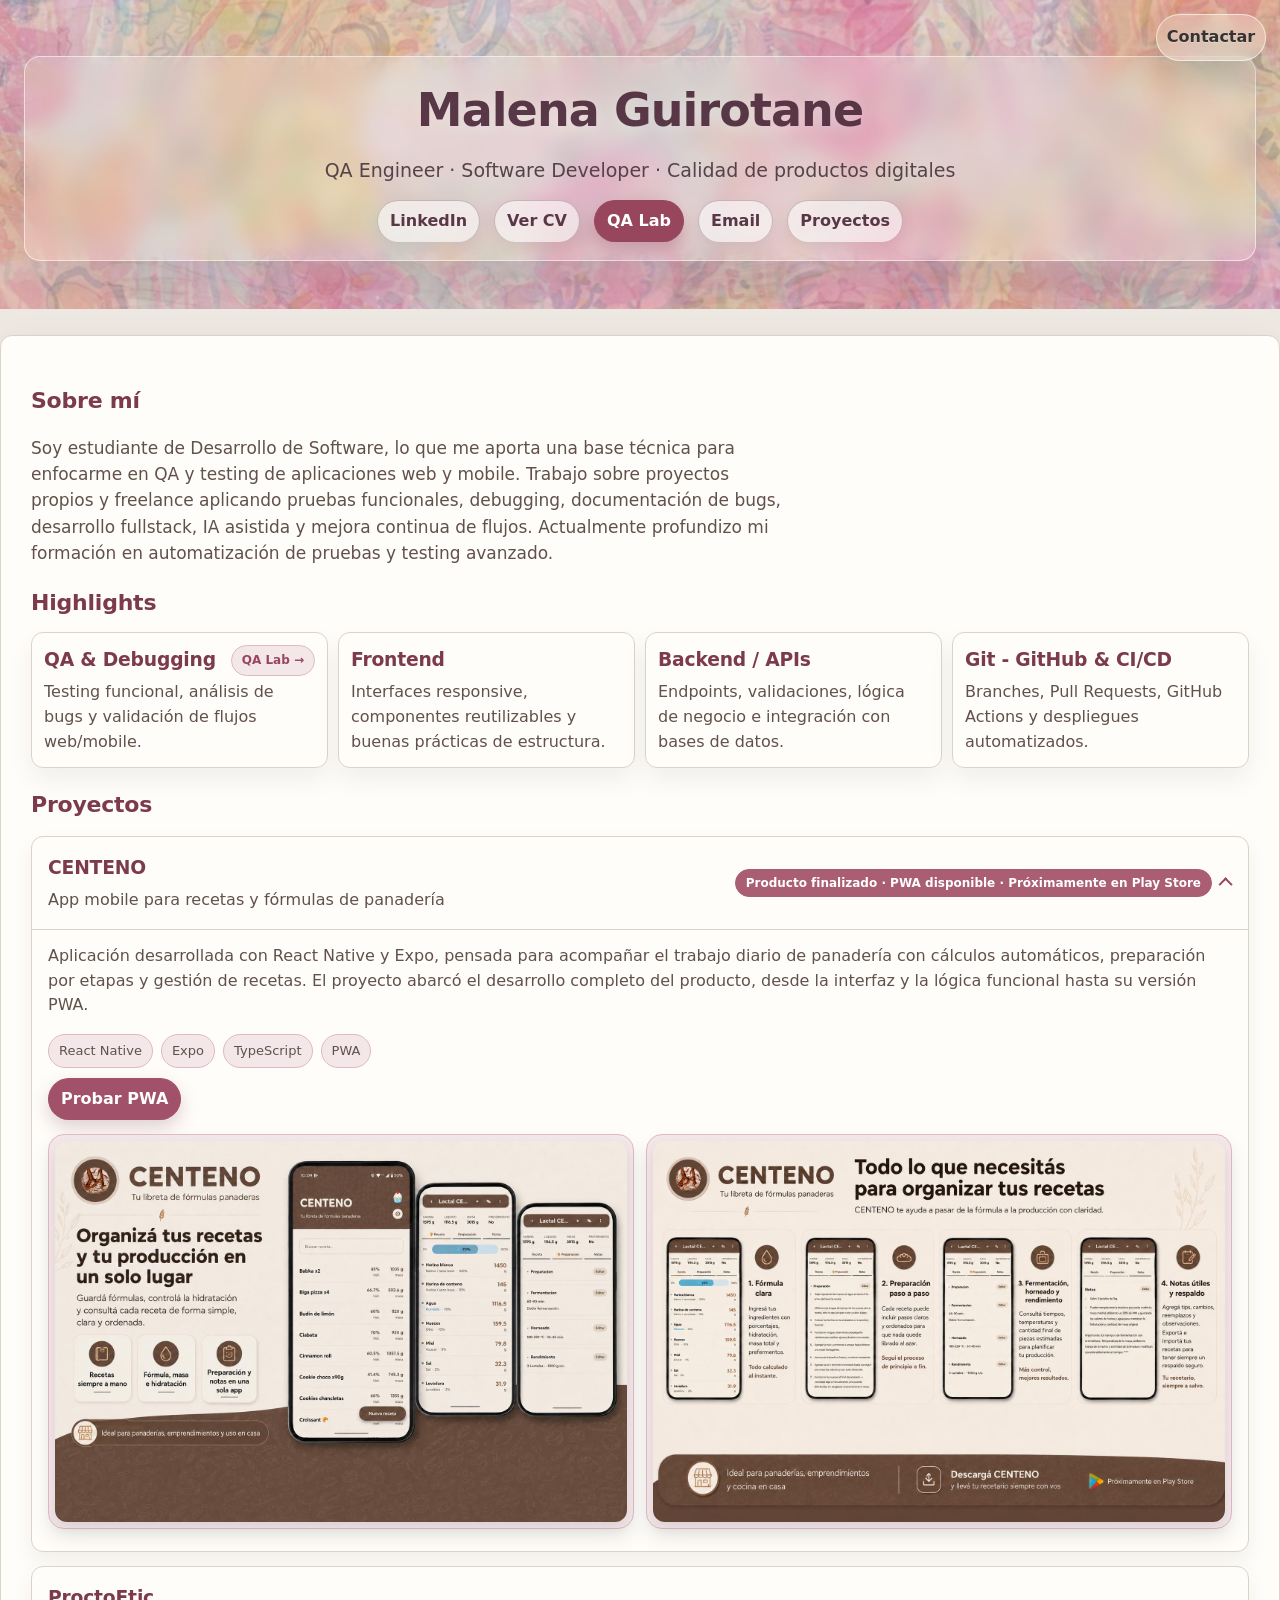
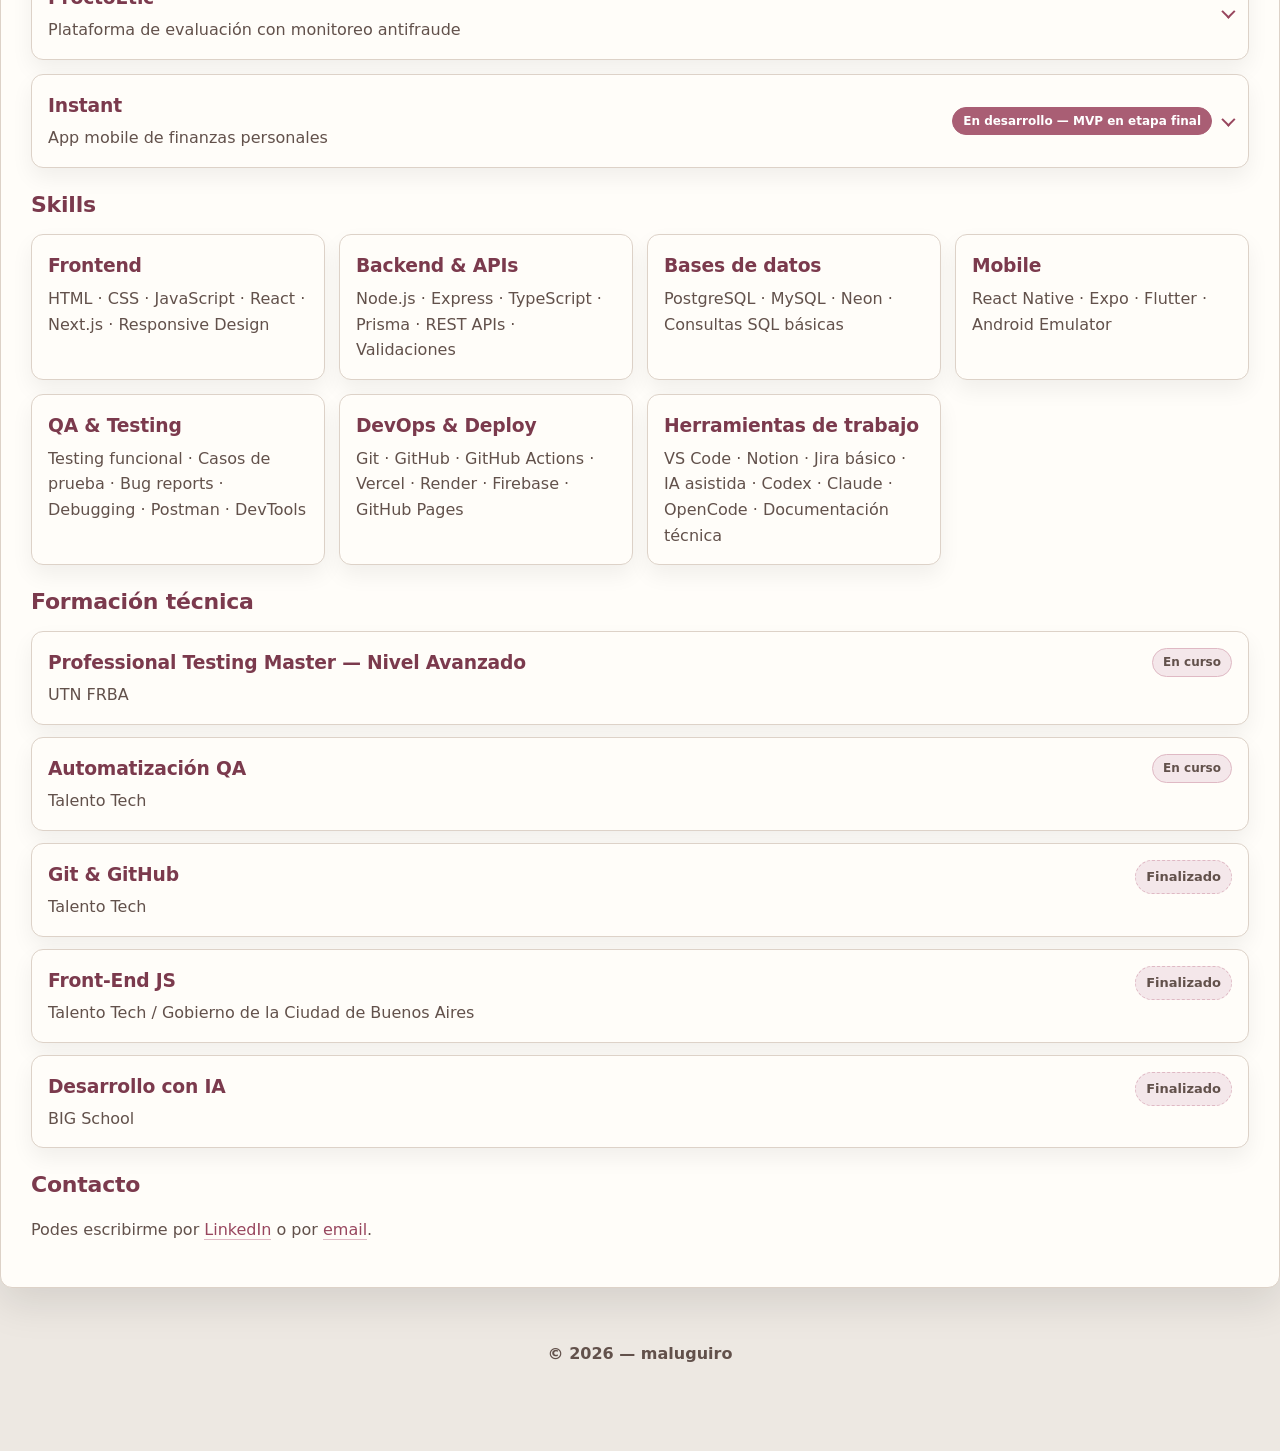
==== commit 0f7077fd: "mejoras esteticas" ====
--- a/index.html
+++ b/index.html
@@ -97,7 +97,7 @@
             </ul>
 
             <div class="links">
-              <a class="btn" href="https://centenobread.netlify.app/" target="_blank" rel="noopener noreferrer">Probar PWA</a>
+              <a class="btn btn--primary" href="https://centenobread.netlify.app/" target="_blank" rel="noopener noreferrer">Probar PWA</a>
             </div>
 
             <div class="centeno-strip">
--- a/style.css
+++ b/style.css
@@ -1,16 +1,19 @@
 :root{
-  --ink: #1b1b1b;
-  --muted: #3f3f3f;
-
-  /* body inferior */
-  --page-gray: #e9e6e1;
-  --card-white: #ffffff;
-
-  /* rosa pastel */
-  --pink-soft: #d98aa7;
-  --pink-soft-2: #c97897;
-
-  --border-soft: #ece7df;
+  --ink: #382a26;
+  --muted: #62514b;
+  --page-gray: #ede8e2;
+  --card-white: #fffdf9;
+  --surface-alt: #f8f2eb;
+  --pink-soft: #b8687e;
+  --pink-soft-2: #7b3a4d;
+  --accent: #98465e;
+  --accent-hover: #7e344a;
+  --accent-soft: #f4e7ea;
+  --accent-soft-border: #dfb9c4;
+  --project-badge-accent: #a95e74;
+  --project-cta-accent: #a15169;
+  --project-cta-hover: #884157;
+  --border-soft: #ddd2c8;
 }
 
 *{ box-sizing: border-box; }
@@ -20,7 +23,7 @@
   margin: 0;
   font-family: system-ui, -apple-system, Segoe UI, Roboto, Arial, sans-serif;
   color: var(--ink);
-  background: #faf8f4;
+  background: var(--surface-alt);
   line-height: 1.55;
 }
 
@@ -933,11 +936,18 @@
 .muted{ color: var(--muted); }
 
 .paper-card a{
-  color: var(--pink-soft-2);
+  color: var(--accent);
   text-decoration: none;
-  border-bottom: 1px solid rgba(201,120,151,0.35);
-}
-.paper-card a:hover{ border-bottom-color: rgba(201,120,151,0.85); }
+  border-bottom: 1px solid var(--accent-soft-border);
+}
+.paper-card a:hover{
+  color: var(--accent-hover);
+  border-bottom-color: var(--accent-hover);
+}
+.paper-card a:focus-visible{
+  outline: 3px solid var(--accent-soft-border);
+  outline-offset: 3px;
+}
 
 .btn{
   display: inline-flex;
@@ -945,16 +955,25 @@
   gap: 6px;
   padding: 8px 12px;
   border-radius: 999px;
-  border: 1px solid rgba(201,120,151,0.35);
-  background: #fff;
-  color: var(--pink-soft-2);
-  font-weight: 600;
+  border: 1px solid var(--accent-soft-border);
+  background: var(--surface-alt);
+  color: var(--accent);
+  font-weight: 700;
   text-decoration: none;
   cursor: pointer;
+  transition: background 160ms ease, border-color 160ms ease, color 160ms ease, box-shadow 160ms ease;
 }
 .btn,
 a.btn{ border-bottom: 0; }
-.btn:hover{ border-color: rgba(201,120,151,0.85); }
+.btn:hover{
+  border-color: var(--accent);
+  background: var(--accent-soft);
+  color: var(--accent-hover);
+}
+.btn:focus-visible{
+  outline: 3px solid var(--accent-soft-border);
+  outline-offset: 3px;
+}
 .paper-card a.btn:hover{ border-bottom: 0; }
 .btn[aria-disabled="true"]{
   opacity: 0.6;
@@ -973,19 +992,50 @@
   box-shadow: 0 8px 18px rgba(86,56,70,0.14);
 }
 .brand-links .btn--qa-lab{
-  background: #a64e73;
-  border-color: #a64e73;
+  background: var(--accent);
+  border-color: var(--accent);
   color: #fff;
   box-shadow: 0 8px 18px rgba(126,67,91,0.28);
 }
 .brand-links .btn--qa-lab:hover{
-  background: #873b5a;
-  border-color: #873b5a;
+  background: var(--accent-hover);
+  border-color: var(--accent-hover);
   box-shadow: 0 10px 22px rgba(126,67,91,0.34);
 }
 .brand-links .btn--qa-lab:focus-visible{
   outline: 3px solid rgba(255,255,255,0.9);
   outline-offset: 3px;
+}
+
+.btn--primary{
+  background: var(--accent);
+  border-color: var(--accent);
+  color: #fff;
+  box-shadow: 0 8px 18px rgba(126,67,91,0.24);
+}
+
+.btn--primary:hover{
+  background: var(--accent-hover);
+  border-color: var(--accent-hover);
+  color: #fff;
+  box-shadow: 0 10px 22px rgba(126,67,91,0.30);
+}
+
+.paper-card a.btn--primary,
+.paper-card a.btn--primary:hover,
+.paper-card a.btn--primary:focus-visible{
+  color: #fff;
+  border-bottom: 0;
+}
+
+.project-accordion .btn--primary{
+  background: var(--project-cta-accent);
+  border-color: var(--project-cta-accent);
+}
+
+.project-accordion .btn--primary:hover{
+  background: var(--project-cta-hover);
+  border-color: var(--project-cta-hover);
 }
 
 .links{
@@ -1000,15 +1050,15 @@
   align-items: center;
   padding: 6px 10px;
   border-radius: 999px;
-  border: 1px dashed rgba(201,120,151,0.35);
-  background: rgba(201,120,151,0.08);
-  color: rgba(201,120,151,0.95);
+  border: 1px dashed var(--accent-soft-border);
+  background: var(--accent-soft);
+  color: var(--muted);
   font-size: 13px;
   font-weight: 600;
 }
 
 .card{
-  background: #fff;
+  background: var(--card-white);
   border: 1px solid var(--border-soft);
   border-radius: 12px;
   padding: 16px;
@@ -1031,9 +1081,9 @@
   align-items: center;
   padding: 4px 10px;
   border-radius: 999px;
-  border: 1px solid rgba(201,120,151,0.25);
-  background: rgba(201,120,151,0.12);
-  color: rgba(201,120,151,0.95);
+  border: 1px solid var(--accent-soft-border);
+  background: var(--accent-soft);
+  color: var(--muted);
   font-size: 12px;
   font-weight: 600;
 }
@@ -1153,12 +1203,25 @@
 }
 
 .project-accordion__summary:focus-visible{
-  outline: 2px solid rgba(201,120,151,0.75);
+  outline: 2px solid var(--accent);
   outline-offset: -3px;
 }
 
 .project-accordion__summary:hover{
-  background: rgba(201,120,151,0.05);
+  background: var(--accent-soft);
+}
+
+.project-accordion .project-status{
+  background: var(--project-badge-accent);
+  border-color: var(--project-badge-accent);
+  color: #fff;
+  transition: background 160ms ease, border-color 160ms ease, color 160ms ease;
+}
+
+.project-accordion__summary:hover .project-status{
+  background: var(--card-white);
+  border-color: var(--accent-soft-border);
+  color: var(--project-badge-accent);
 }
 
 .project-accordion__copy{
@@ -1186,8 +1249,8 @@
   width: 10px;
   height: 10px;
   flex: 0 0 10px;
-  border-right: 2px solid var(--pink-soft-2);
-  border-bottom: 2px solid var(--pink-soft-2);
+  border-right: 2px solid var(--accent);
+  border-bottom: 2px solid var(--accent);
   transform: rotate(45deg) translateY(-2px);
   transition: transform 160ms ease;
 }
@@ -1216,11 +1279,11 @@
 }
 
 .tags li{
-  background: #fff;
-  border: 1px solid var(--border-soft);
+  background: var(--accent-soft);
+  border: 1px solid var(--accent-soft-border);
   padding: 8px 12px;
   border-radius: 999px;
-  color: var(--pink-soft);
+  color: var(--muted);
 }
 
 .skills-grid{
@@ -1250,9 +1313,9 @@
 }
 
 .stack li{
-  background: rgba(201,120,151,0.10);
-  border: 1px solid rgba(201,120,151,0.22);
-  color: rgba(201,120,151,0.95);
+  background: var(--accent-soft);
+  border: 1px solid var(--accent-soft-border);
+  color: var(--muted);
   padding: 6px 10px;
   border-radius: 999px;
   font-size: 13px;
@@ -1278,8 +1341,8 @@
   display: block;
   padding: 6px;
   border-radius: 16px;
-  background: rgba(217,138,167,0.12);
-  border: 1px solid rgba(217,138,167,0.22);
+  background: var(--accent-soft);
+  border: 1px solid var(--accent-soft-border);
   box-shadow: 0 10px 20px rgba(0,0,0,0.08);
   transition: transform 160ms ease, box-shadow 160ms ease, background 160ms ease;
   cursor: pointer;
@@ -1296,7 +1359,7 @@
 
 .instant-strip a:hover{
   transform: translateY(-4px) scale(1.02);
-  background: rgba(217,138,167,0.16);
+  background: #eed8de;
   box-shadow: 0 18px 30px rgba(0,0,0,0.12);
 }
 
@@ -1311,8 +1374,8 @@
   display: block;
   padding: 6px;
   border-radius: 16px;
-  background: rgba(217,138,167,0.12);
-  border: 1px solid rgba(217,138,167,0.22);
+  background: var(--accent-soft);
+  border: 1px solid var(--accent-soft-border);
   box-shadow: 0 10px 20px rgba(0,0,0,0.08);
   transition: transform 160ms ease, box-shadow 160ms ease, background 160ms ease;
 }
@@ -1327,7 +1390,7 @@
 
 .centeno-strip a:hover{
   transform: translateY(-4px) scale(1.02);
-  background: rgba(217,138,167,0.16);
+  background: #eed8de;
   box-shadow: 0 18px 30px rgba(0,0,0,0.12);
 }
 
@@ -1370,8 +1433,8 @@
   z-index: 1;
   width: min(92vw, 980px);
   max-height: 90vh;
-  background: #d6d2c9;
-  border: 1px solid rgba(217,138,167,0.18);
+  background: var(--surface-alt);
+  border: 1px solid var(--accent-soft-border);
   border-radius: 16px;
   padding: 16px 18px 20px;
   display: flex;
@@ -1441,7 +1504,7 @@
 }
 
 .mini-card{
-  background: #fff;
+  background: var(--card-white);
   border: 1px solid var(--border-soft);
   border-radius: 12px;
   padding: 12px;
@@ -1469,9 +1532,9 @@
   font-size: 12px;
   padding: 5px 10px;
   border-radius: 999px;
-  border: 1px solid rgba(201,120,151,0.35);
-  color: var(--pink-soft-2);
-  background: rgba(201,120,151,0.06);
+  border: 1px solid var(--accent-soft-border);
+  color: var(--accent);
+  background: var(--accent-soft);
   text-decoration: none;
   border-bottom: 0;
   flex-shrink: 0;
@@ -1479,7 +1542,7 @@
 }
 
 .mini-card__open:hover{
-  border-color: rgba(201,120,151,0.85);
+  border-color: var(--accent);
 }
 
 .mini-card:hover{
@@ -1491,7 +1554,7 @@
 .paper-footer{
   text-align: center;
   margin-top: 16px;
-  color: rgba(201,120,151,0.85);
+  color: var(--muted);
   font-weight: 600;
 }
 
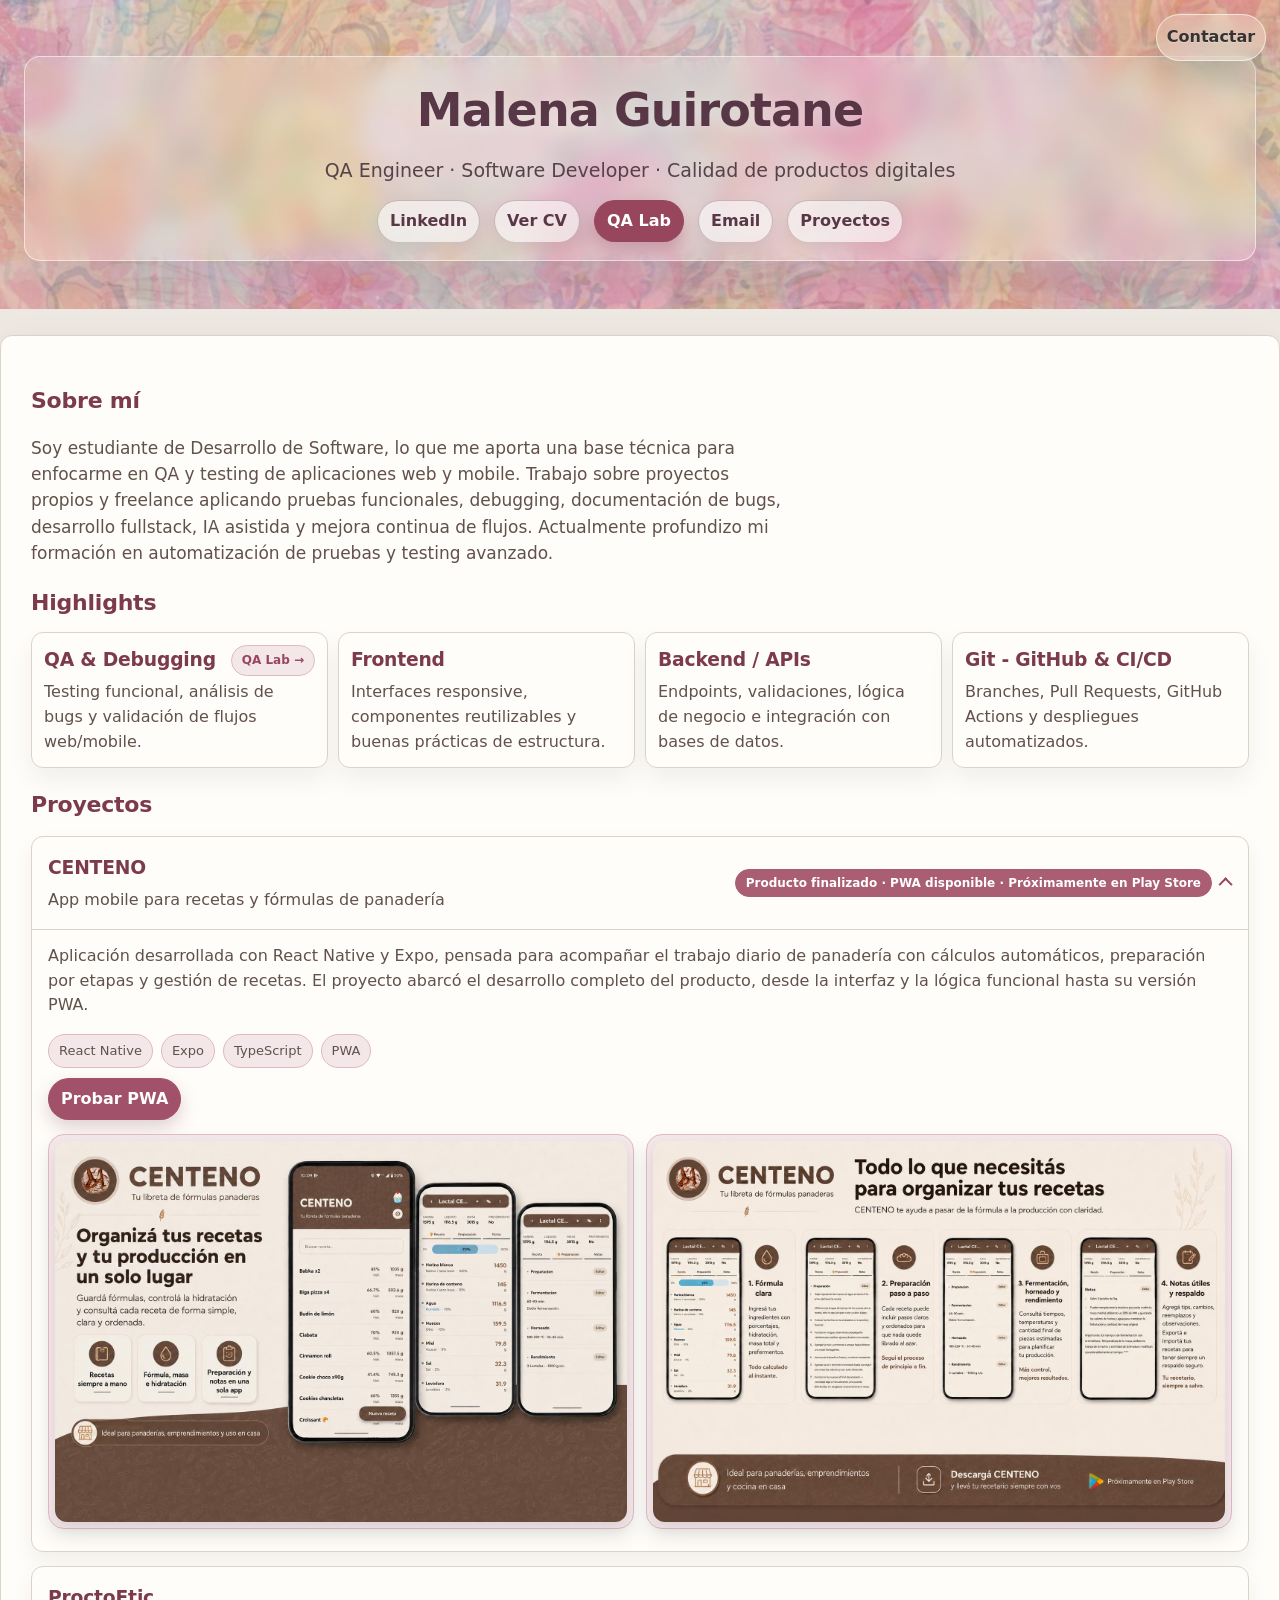
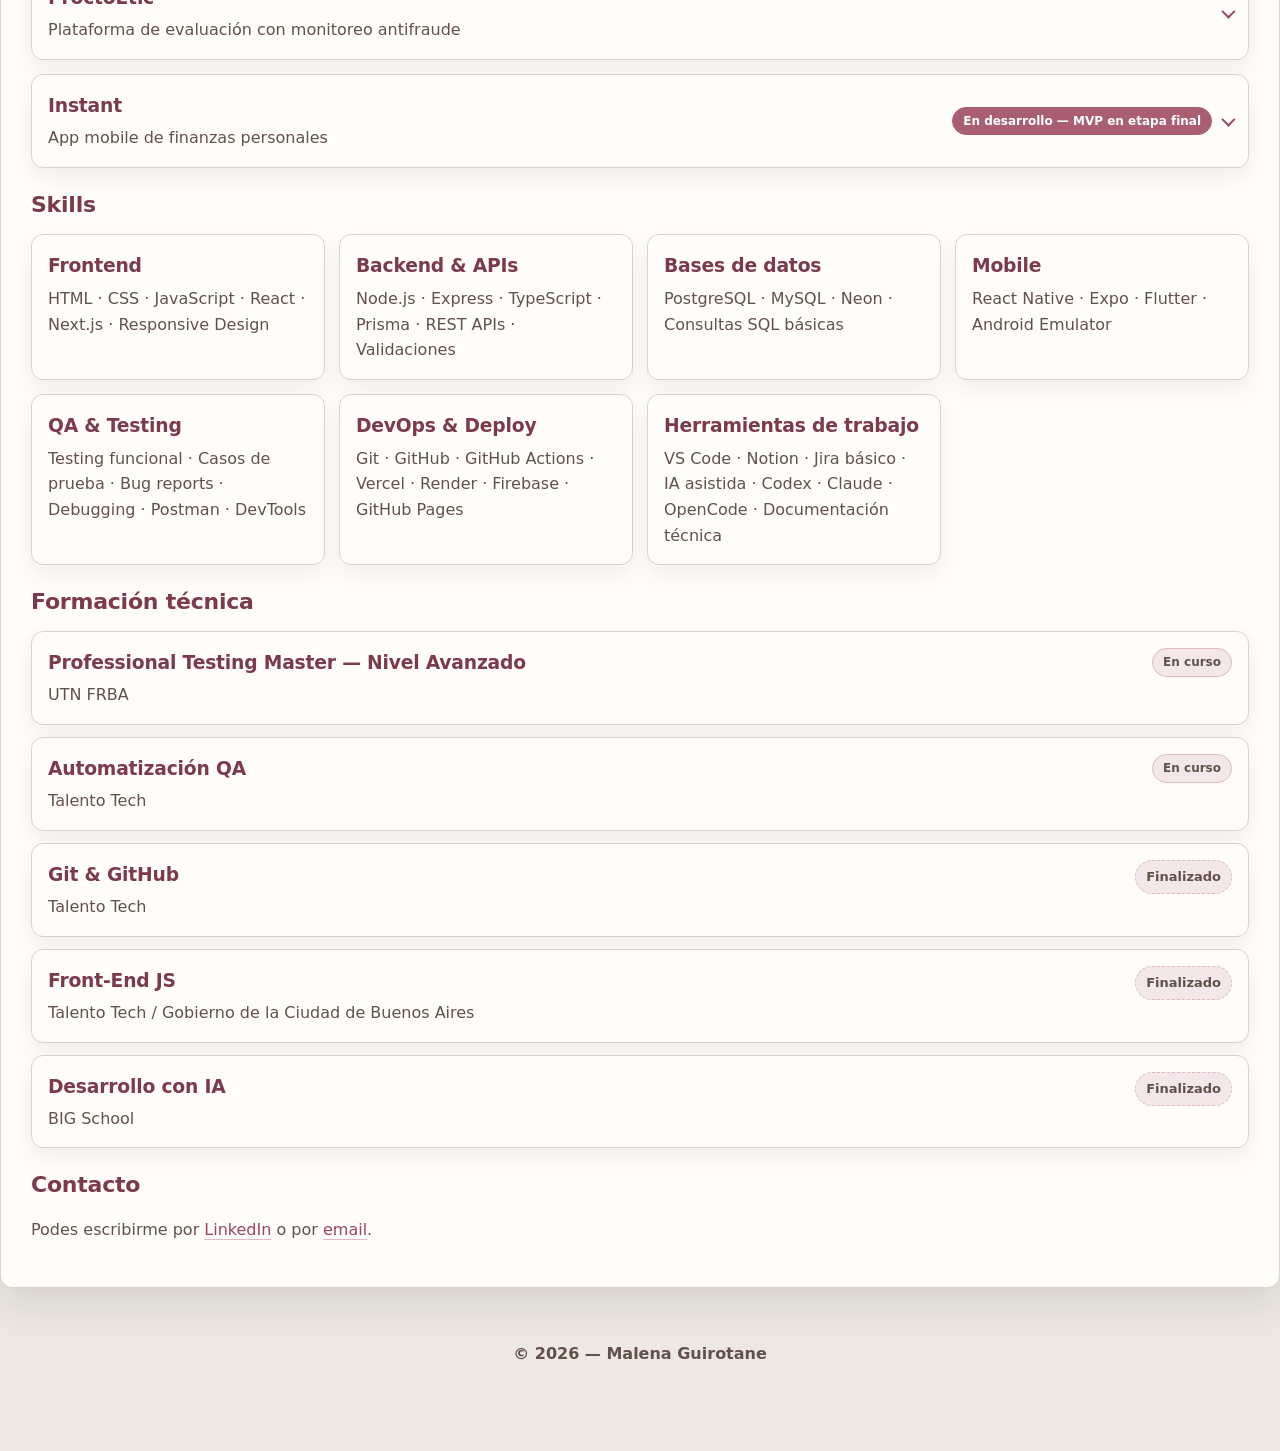
==== commit 8857b472: "correccion footer" ====
--- a/index.html
+++ b/index.html
@@ -531,7 +531,7 @@
     </main>
 
     <footer class="container paper-footer">
-      <p>© 2026 — maluguiro</p>
+      <p>© 2026 — Malena Guirotane</p>
     </footer>
   </div>
 
@@ -546,7 +546,7 @@
   </a>
   <div class="pe-modal" data-pe-modal aria-hidden="true">
     <div class="pe-modal__backdrop" data-close></div>
-    <div class="pe-modal__panel" role="dialog" aria-modal="true" aria-label="Galeria ProctorEtic">
+    <div class="pe-modal__panel" role="dialog" aria-modal="true" aria-label="Galeria ProctoEtic">
       <button class="pe-modal__close" type="button" data-close aria-label="Cerrar">&times;</button>
       <button class="pe-modal__nav pe-modal__nav--prev" type="button" data-prev aria-label="Anterior">&lsaquo;</button>
       <figure class="pe-modal__figure">
--- a/style.css
+++ b/style.css
@@ -645,6 +645,16 @@
   color: var(--ink);
 }
 
+.qa-entry--mauri .qa-incident-copy code{
+  font-family: inherit;
+  font-size: inherit;
+  font-weight: 600;
+  color: var(--qa-accent-text);
+  background: rgba(var(--qa-accent-rgb),0.08);
+  border-radius: 4px;
+  padding: 1px 3px;
+}
+
 .qa-evidence-block{
   margin-top: 12px;
 }
@@ -663,6 +673,11 @@
 
 .qa-media-grid--overview{
   margin-top: 0;
+}
+
+.qa-media-grid--overview-single{
+  grid-template-columns: minmax(0, 420px);
+  justify-content: center;
 }
 
 .qa-media-card{
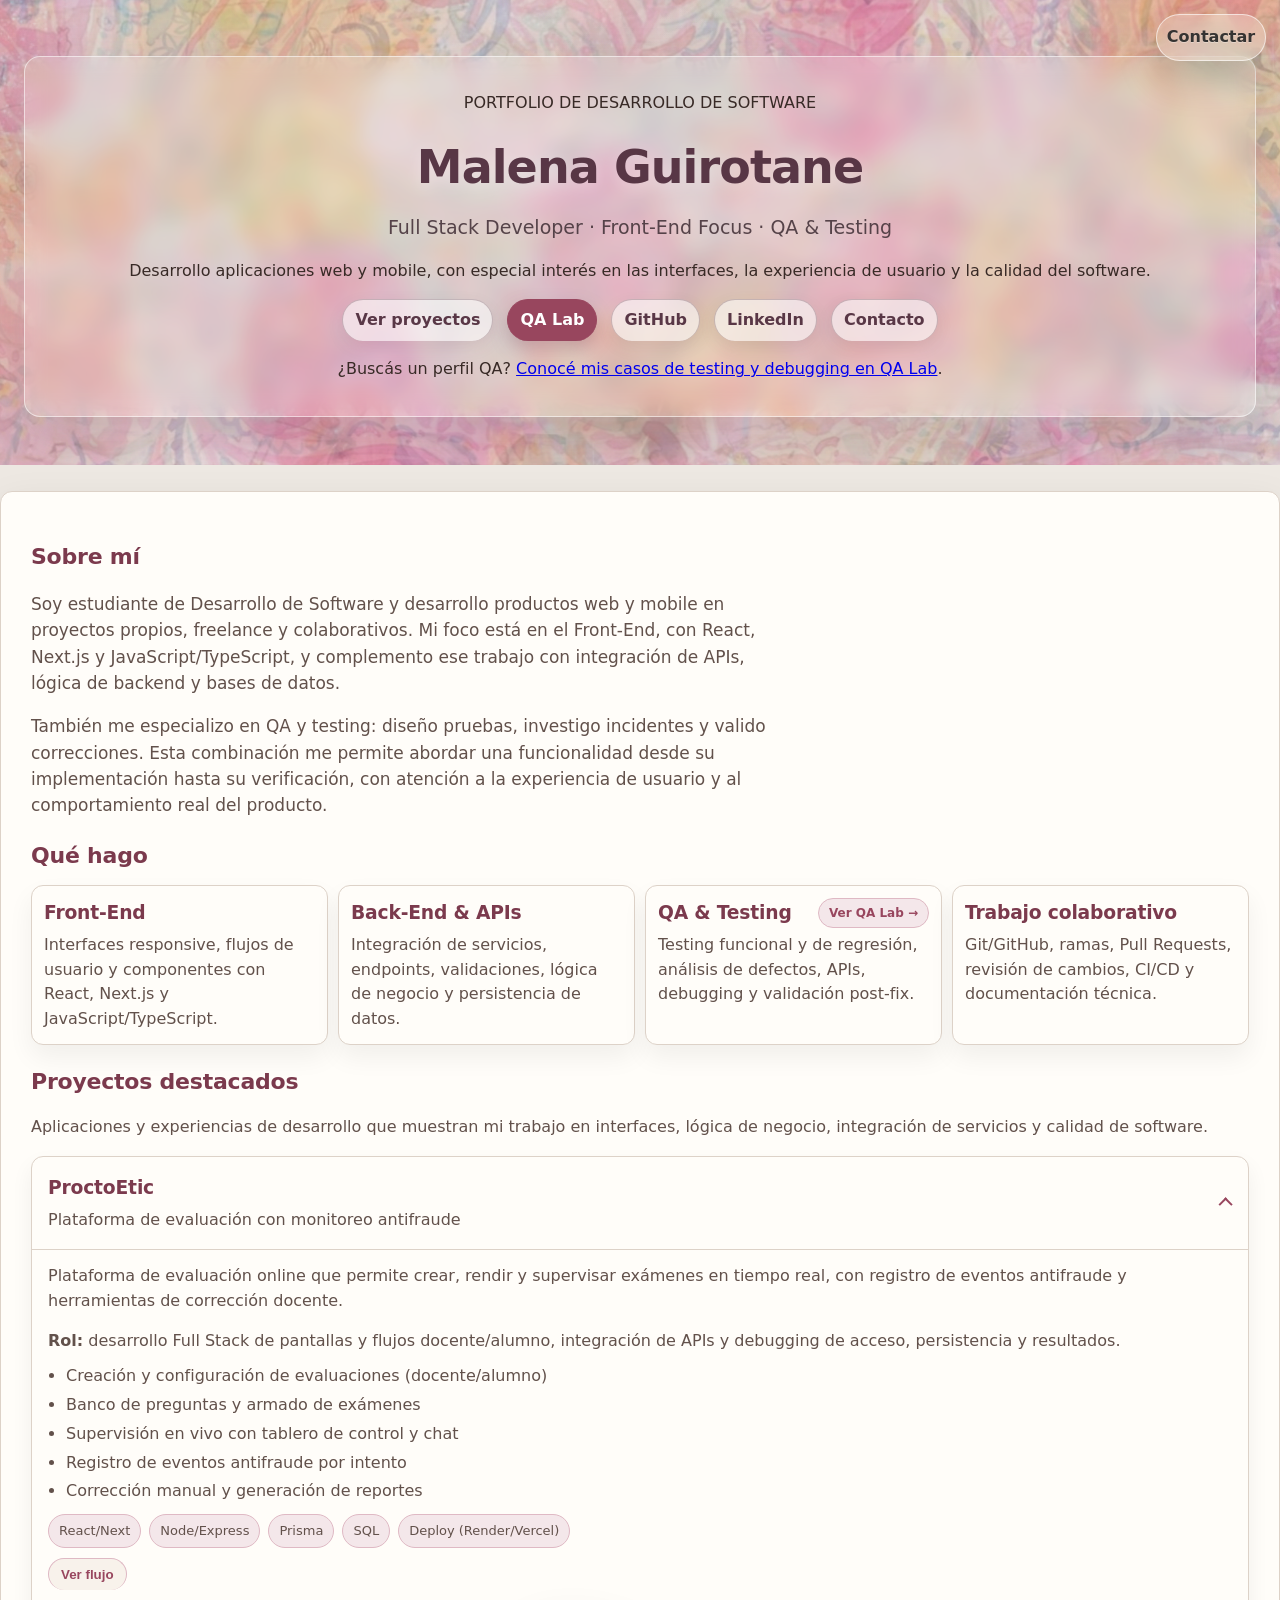
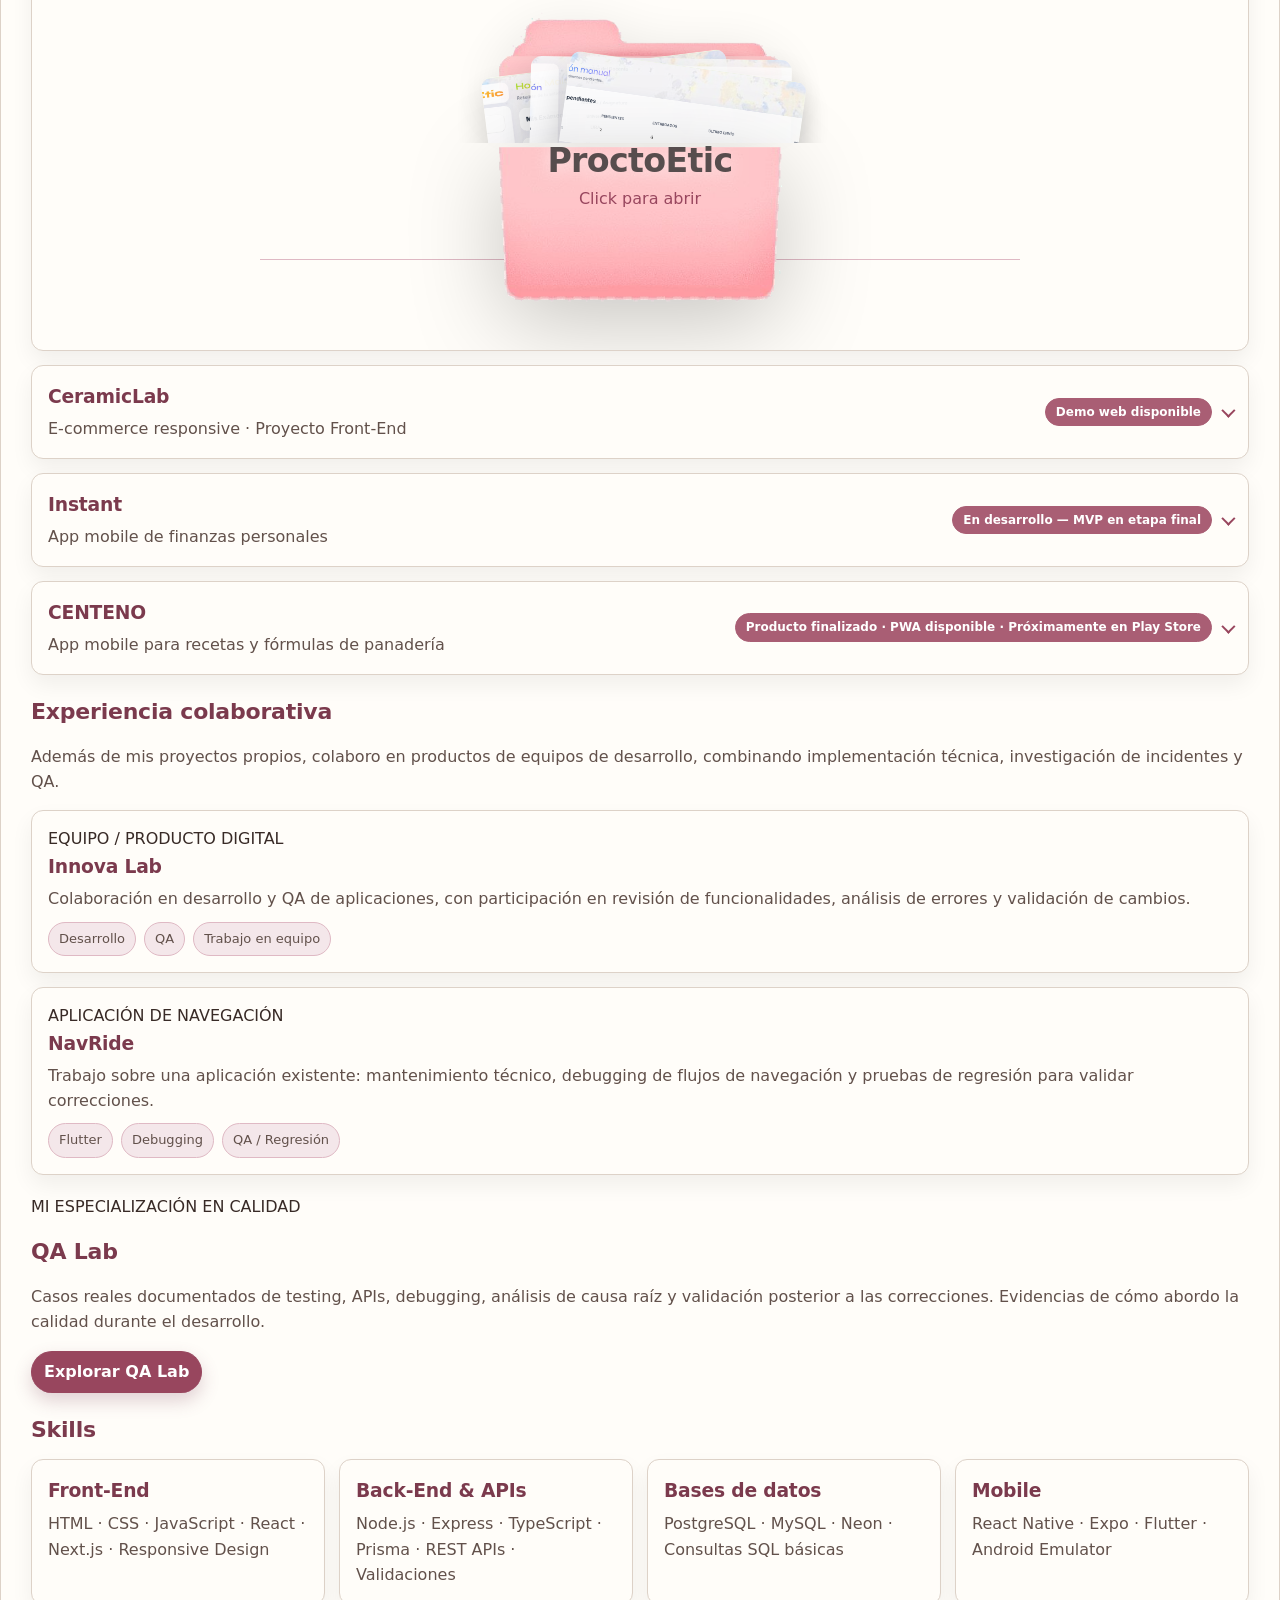
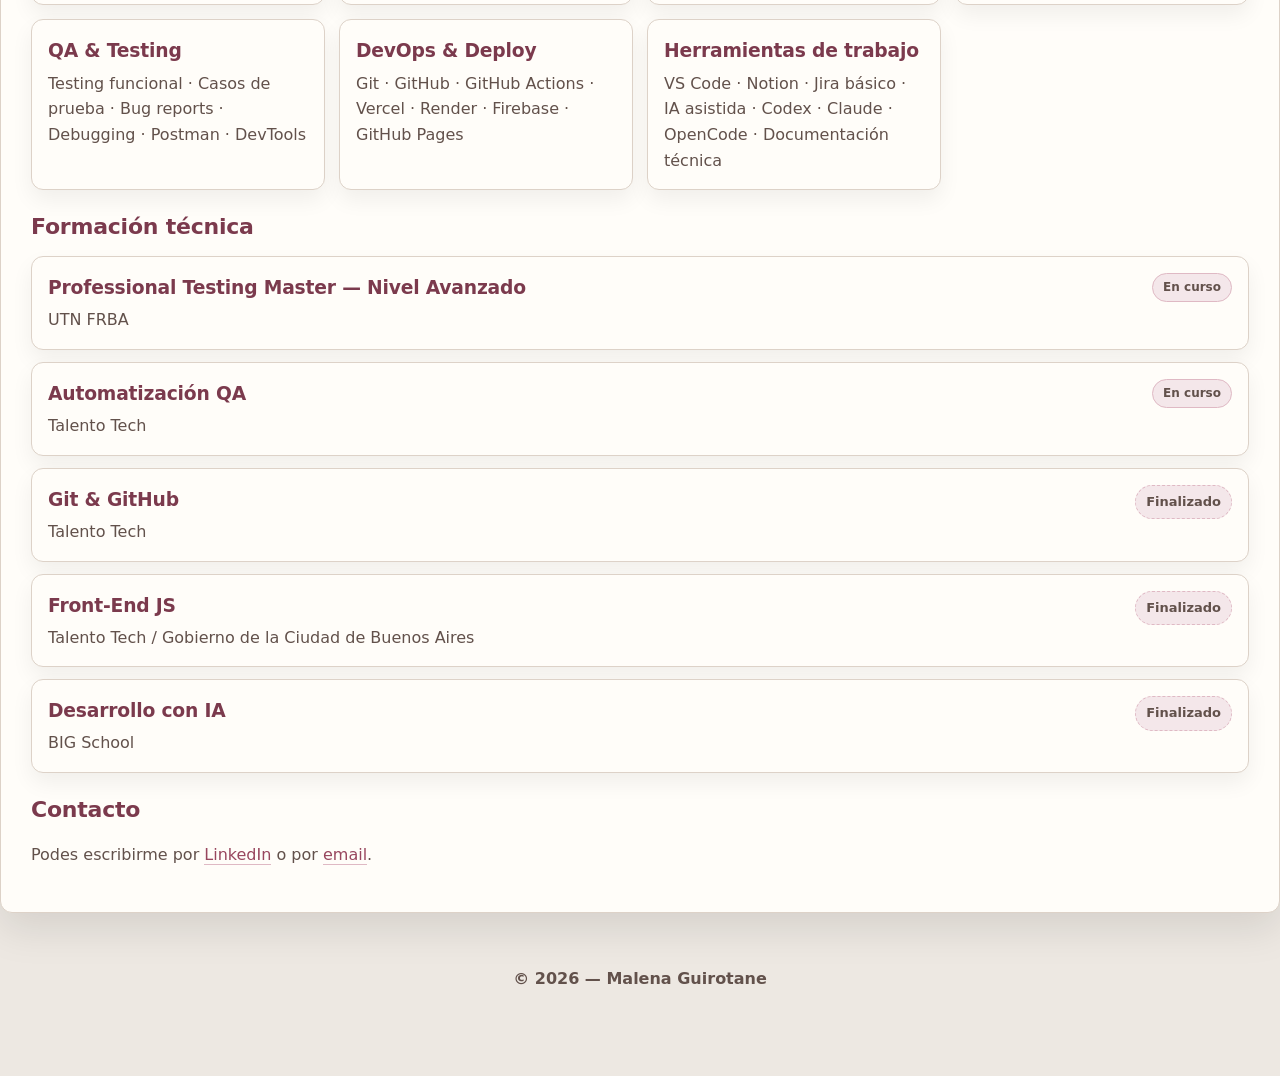
==== commit 6a1f1c18: "feat(portfolio): posicionar Full Stack Front-End y mostrar proyectos y QA" ====
--- a/index.html
+++ b/index.html
@@ -3,27 +3,28 @@
 <head>
   <meta charset="UTF-8" />
   <meta name="viewport" content="width=device-width, initial-scale=1.0" />
-  <title>Malena Guirotane — Portfolio</title>
+  <title>Malena Guirotane | Full Stack Developer · Front-End & QA</title>
+  <meta name="description" content="Portfolio de desarrollo Full Stack con foco en Front-End y conocimientos de QA. Proyectos web y mobile, React, Next.js, Node.js y QA Lab." />
   <link rel="stylesheet" href="style.css" />
 </head>
 
 <body>
-  <!-- HEADER GINGHAM -->
+  <!-- PORTADA: DESARROLLO FULL STACK + ESPECIALIZACIÓN QA -->
   <header class="site-header">
     <div class="container header-inner">
       <div class="brand">
+        <p class="hero-eyebrow">PORTFOLIO DE DESARROLLO DE SOFTWARE</p>
         <h1 class="brand-title">Malena Guirotane</h1>
-        <p class="brand-subtitle">QA Engineer · Software Developer · Calidad de productos digitales</p>
-
-        <div class="brand-links">
-          <a class="btn" href="https://www.linkedin.com/in/malena-guirotane" target="_blank" rel="noreferrer">LinkedIn</a>
-          <a href="assets/CV/CV-QA-Malena_Guirotane_2026.pdf" target="_blank" rel="noopener noreferrer" class="btn">
-            Ver CV
-          </a>
+        <p class="brand-subtitle">Full Stack Developer <span class="hero-subtitle-secondary">· Front-End Focus · QA &amp; Testing</span></p>
+        <p class="hero-pitch">Desarrollo aplicaciones web y mobile, con especial interés en las interfaces, la experiencia de usuario y la calidad del software.</p>
+        <nav class="brand-links" aria-label="Navegación del portfolio">
+          <a class="btn btn--primary" href="#proyectos">Ver proyectos</a>
           <a class="btn btn--qa-lab" href="/qa/">QA Lab</a>
-          <a class="btn" href="mailto:mguiro21@gmail.com?subject=Contacto%20desde%20tu%20portfolio&body=Hola%20Malena%2C%0D%0AVi%20tu%20portfolio%20y%20me%20gustar%C3%ADa%20contactarte.%0D%0A%0D%0AGracias!">Email</a>
-          <a class="btn" href="#proyectos">Proyectos</a>
-        </div>
+          <a class="btn" href="https://github.com/maluguiro" target="_blank" rel="noopener noreferrer">GitHub</a>
+          <a class="btn" href="https://www.linkedin.com/in/malena-guirotane" target="_blank" rel="noopener noreferrer">LinkedIn</a>
+          <a class="btn" href="#contacto">Contacto</a>
+        </nav>
+        <p class="hero-route-note">¿Buscás un perfil QA? <a href="/qa/">Conocé mis casos de testing y debugging en QA Lab</a>.</p>
       </div>
     </div>
   </header>
@@ -35,83 +36,41 @@
       <section class="about">
         <h2>Sobre mí</h2>
         <div class="about-copy">
-          <p class="muted">
-            Soy estudiante de Desarrollo de Software, lo que me aporta una base técnica para enfocarme en QA y testing de aplicaciones web y mobile. Trabajo sobre proyectos propios y freelance aplicando pruebas funcionales, debugging, documentación de bugs, desarrollo fullstack, IA asistida y mejora continua de flujos. Actualmente profundizo mi formación en automatización de pruebas y testing avanzado.</p>
+          <p class="muted">Soy estudiante de Desarrollo de Software y desarrollo productos web y mobile en proyectos propios, freelance y colaborativos. Mi foco está en el Front-End, con React, Next.js y JavaScript/TypeScript, y complemento ese trabajo con integración de APIs, lógica de backend y bases de datos.</p>
+          <p class="muted">También me especializo en QA y testing: diseño pruebas, investigo incidentes y valido correcciones. Esta combinación me permite abordar una funcionalidad desde su implementación hasta su verificación, con atención a la experiencia de usuario y al comportamiento real del producto.</p>
         </div>
       </section>
 
       <section class="highlights">
-        <h2>Highlights</h2>
-
+        <h2>Qué hago</h2>
         <div class="grid-3">
+          <article class="mini-card">
+            <h3>Front-End</h3>
+            <p class="muted">Interfaces responsive, flujos de usuario y componentes con React, Next.js y JavaScript/TypeScript.</p>
+          </article>
+          <article class="mini-card">
+            <h3>Back-End &amp; APIs</h3>
+            <p class="muted">Integración de servicios, endpoints, validaciones, lógica de negocio y persistencia de datos.</p>
+          </article>
           <article class="mini-card mini-card--qa">
             <div class="mini-card__top">
-              <h3>QA & Debugging</h3>
-              <a class="mini-card__open" href="/qa">QA Lab →</a>
-            </div>
-            <p class="muted">Testing funcional, análisis de bugs y validación de flujos web/mobile.</p>
-          </article>
-
+              <h3>QA &amp; Testing</h3>
+              <a class="mini-card__open" href="/qa/">Ver QA Lab →</a>
+            </div>
+            <p class="muted">Testing funcional y de regresión, análisis de defectos, APIs, debugging y validación post-fix.</p>
+          </article>
           <article class="mini-card">
-            <h3>Frontend</h3>
-            <p class="muted">Interfaces responsive, componentes reutilizables y buenas prácticas de estructura.</p>
-          </article>
-
-          <article class="mini-card">
-            <h3>Backend / APIs</h3>
-            <p class="muted">Endpoints, validaciones, lógica de negocio e integración con bases de datos.</p>
-          </article>
-
-          <article class="mini-card">
-            <h3>Git - GitHub & CI/CD</h3>
-            <p class="muted">Branches, Pull Requests, GitHub Actions y despliegues automatizados.</p>
+            <h3>Trabajo colaborativo</h3>
+            <p class="muted">Git/GitHub, ramas, Pull Requests, revisión de cambios, CI/CD y documentación técnica.</p>
           </article>
         </div>
       </section>
 
       <section id="proyectos">
-        <h2>Proyectos</h2>
+        <h2>Proyectos destacados</h2>
+        <p class="muted section-lead">Aplicaciones y experiencias de desarrollo que muestran mi trabajo en interfaces, lógica de negocio, integración de servicios y calidad de software.</p>
 
         <details class="card project-accordion" open>
-          <summary class="project-accordion__summary">
-            <div class="project-accordion__copy">
-              <h3>CENTENO</h3>
-              <p>App mobile para recetas y fórmulas de panadería</p>
-            </div>
-            <div class="project-accordion__meta">
-              <span class="project-status">Producto finalizado · PWA disponible · Próximamente en Play Store</span>
-              <span class="project-accordion__chevron" aria-hidden="true"></span>
-            </div>
-          </summary>
-
-          <div class="project-accordion__body">
-            <p class="muted">
-              Aplicación desarrollada con React Native y Expo, pensada para acompañar el trabajo diario de panadería con cálculos automáticos, preparación por etapas y gestión de recetas. El proyecto abarcó el desarrollo completo del producto, desde la interfaz y la lógica funcional hasta su versión PWA.
-            </p>
-
-            <ul class="stack">
-              <li>React Native</li>
-              <li>Expo</li>
-              <li>TypeScript</li>
-              <li>PWA</li>
-            </ul>
-
-            <div class="links">
-              <a class="btn btn--primary" href="https://centenobread.netlify.app/" target="_blank" rel="noopener noreferrer">Probar PWA</a>
-            </div>
-
-            <div class="centeno-strip">
-              <a href="#centeno-1" aria-label="Ampliar vista general de Centeno">
-                <img src="assets/centeno/01-centeno-overview.jpg" alt="Vista general de Centeno" loading="lazy">
-              </a>
-              <a href="#centeno-2" aria-label="Ampliar funcionalidades de Centeno">
-                <img src="assets/centeno/02-centeno-funcionalidades.jpg" alt="Funcionalidades de Centeno" loading="lazy">
-              </a>
-            </div>
-          </div>
-        </details>
-
-        <details class="card project-accordion">
           <summary class="project-accordion__summary">
             <div class="project-accordion__copy">
               <h3>ProctoEtic</h3>
@@ -124,6 +83,8 @@
             <p class="muted">
               Plataforma de evaluación online que permite crear, rendir y supervisar exámenes en tiempo real, con registro de eventos antifraude y herramientas de corrección docente.
             </p>
+
+            <p class="project-role"><strong>Rol:</strong> desarrollo Full Stack de pantallas y flujos docente/alumno, integración de APIs y debugging de acceso, persistencia y resultados.</p>
 
             <ul class="features">
               <li>Creación y configuración de evaluaciones (docente/alumno)</li>
@@ -162,6 +123,27 @@
         <details class="card project-accordion">
           <summary class="project-accordion__summary">
             <div class="project-accordion__copy">
+              <h3>CeramicLab</h3>
+              <p>E-commerce responsive · Proyecto Front-End</p>
+            </div>
+            <div class="project-accordion__meta">
+              <span class="project-status">Demo web disponible</span>
+              <span class="project-accordion__chevron" aria-hidden="true"></span>
+            </div>
+          </summary>
+          <div class="project-accordion__body">
+            <p class="muted">Proyecto de Front-End desarrollado durante la formación en JavaScript: catálogo dinámico, navegación entre secciones, carrito de compras e interacciones con el DOM.</p>
+            <p class="project-role"><strong>Foco:</strong> maquetación responsive, lógica de interfaz e interacción con el usuario.</p>
+            <ul class="stack"><li>HTML5</li><li>CSS3</li><li>JavaScript</li><li>DOM</li><li>Responsive Design</li></ul>
+            <div class="links">
+              <a class="btn btn--primary" href="https://maluguiro.github.io/CeramicLab/" target="_blank" rel="noopener noreferrer">Probar demo</a>
+            </div>
+          </div>
+        </details>
+
+        <details class="card project-accordion">
+          <summary class="project-accordion__summary">
+            <div class="project-accordion__copy">
               <h3>Instant</h3>
               <p>App mobile de finanzas personales</p>
             </div>
@@ -211,7 +193,78 @@
             </div>
           </div>
         </details>
+
+        <details class="card project-accordion">
+          <summary class="project-accordion__summary">
+            <div class="project-accordion__copy">
+              <h3>CENTENO</h3>
+              <p>App mobile para recetas y fórmulas de panadería</p>
+            </div>
+            <div class="project-accordion__meta">
+              <span class="project-status">Producto finalizado · PWA disponible · Próximamente en Play Store</span>
+              <span class="project-accordion__chevron" aria-hidden="true"></span>
+            </div>
+          </summary>
+
+          <div class="project-accordion__body">
+            <p class="muted">
+              Aplicación desarrollada con React Native y Expo, pensada para acompañar el trabajo diario de panadería con cálculos automáticos, preparación por etapas y gestión de recetas. El proyecto abarcó el desarrollo completo del producto, desde la interfaz y la lógica funcional hasta su versión PWA.
+            </p>
+
+            <ul class="stack">
+              <li>React Native</li>
+              <li>Expo</li>
+              <li>TypeScript</li>
+              <li>PWA</li>
+            </ul>
+
+            <div class="links">
+              <a class="btn btn--primary" href="https://centenobread.netlify.app/" target="_blank" rel="noopener noreferrer">Probar PWA</a>
+            </div>
+
+            <div class="centeno-strip">
+              <a href="#centeno-1" aria-label="Ampliar vista general de Centeno">
+                <img src="assets/centeno/01-centeno-overview.jpg" alt="Vista general de Centeno" loading="lazy">
+              </a>
+              <a href="#centeno-2" aria-label="Ampliar funcionalidades de Centeno">
+                <img src="assets/centeno/02-centeno-funcionalidades.jpg" alt="Funcionalidades de Centeno" loading="lazy">
+              </a>
+            </div>
+          </div>
+        </details>
       </section>
+      
+      <section id="experiencia" class="experience-section">
+        <h2>Experiencia colaborativa</h2>
+        <p class="muted section-lead">Además de mis proyectos propios, colaboro en productos de equipos de desarrollo, combinando implementación técnica, investigación de incidentes y QA.</p>
+        <div class="collaboration-grid">
+          <article class="card compact collaboration-card">
+            <p class="collaboration-kicker">EQUIPO / PRODUCTO DIGITAL</p>
+            <h3>Innova Lab</h3>
+            <p class="muted">Colaboración en desarrollo y QA de aplicaciones, con participación en revisión de funcionalidades, análisis de errores y validación de cambios.</p>
+            <ul class="stack"><li>Desarrollo</li><li>QA</li><li>Trabajo en equipo</li></ul>
+          </article>
+          <article class="card compact collaboration-card">
+            <p class="collaboration-kicker">APLICACIÓN DE NAVEGACIÓN</p>
+            <h3>NavRide</h3>
+            <p class="muted">Trabajo sobre una aplicación existente: mantenimiento técnico, debugging de flujos de navegación y pruebas de regresión para validar correcciones.</p>
+            <ul class="stack"><li>Flutter</li><li>Debugging</li><li>QA / Regresión</li></ul>
+          </article>
+        </div>
+      </section>
+
+      <section class="quality-section" aria-labelledby="quality-title">
+        <div class="quality-panel">
+          <div>
+            <p class="collaboration-kicker">MI ESPECIALIZACIÓN EN CALIDAD</p>
+            <h2 id="quality-title">QA Lab</h2>
+            <p class="muted">Casos reales documentados de testing, APIs, debugging, análisis de causa raíz y validación posterior a las correcciones. Evidencias de cómo abordo la calidad durante el desarrollo.</p>
+          </div>
+          <a class="btn btn--primary" href="/qa/">Explorar QA Lab</a>
+        </div>
+      </section>
+
+
 
       <div id="centeno-1" class="pe-modal" aria-hidden="true">
         <a class="pe-modal__backdrop" href="#proyectos" aria-label="Cerrar"></a>
@@ -378,12 +431,12 @@
 
         <div class="skills-grid">
           <article class="card compact skill-card">
-            <h3>Frontend</h3>
+            <h3>Front-End</h3>
             <p class="muted">HTML · CSS · JavaScript · React · Next.js · Responsive Design</p>
           </article>
 
           <article class="card compact skill-card">
-            <h3>Backend & APIs</h3>
+            <h3>Back-End &amp; APIs</h3>
             <p class="muted">Node.js · Express · TypeScript · Prisma · REST APIs · Validaciones</p>
           </article>
 
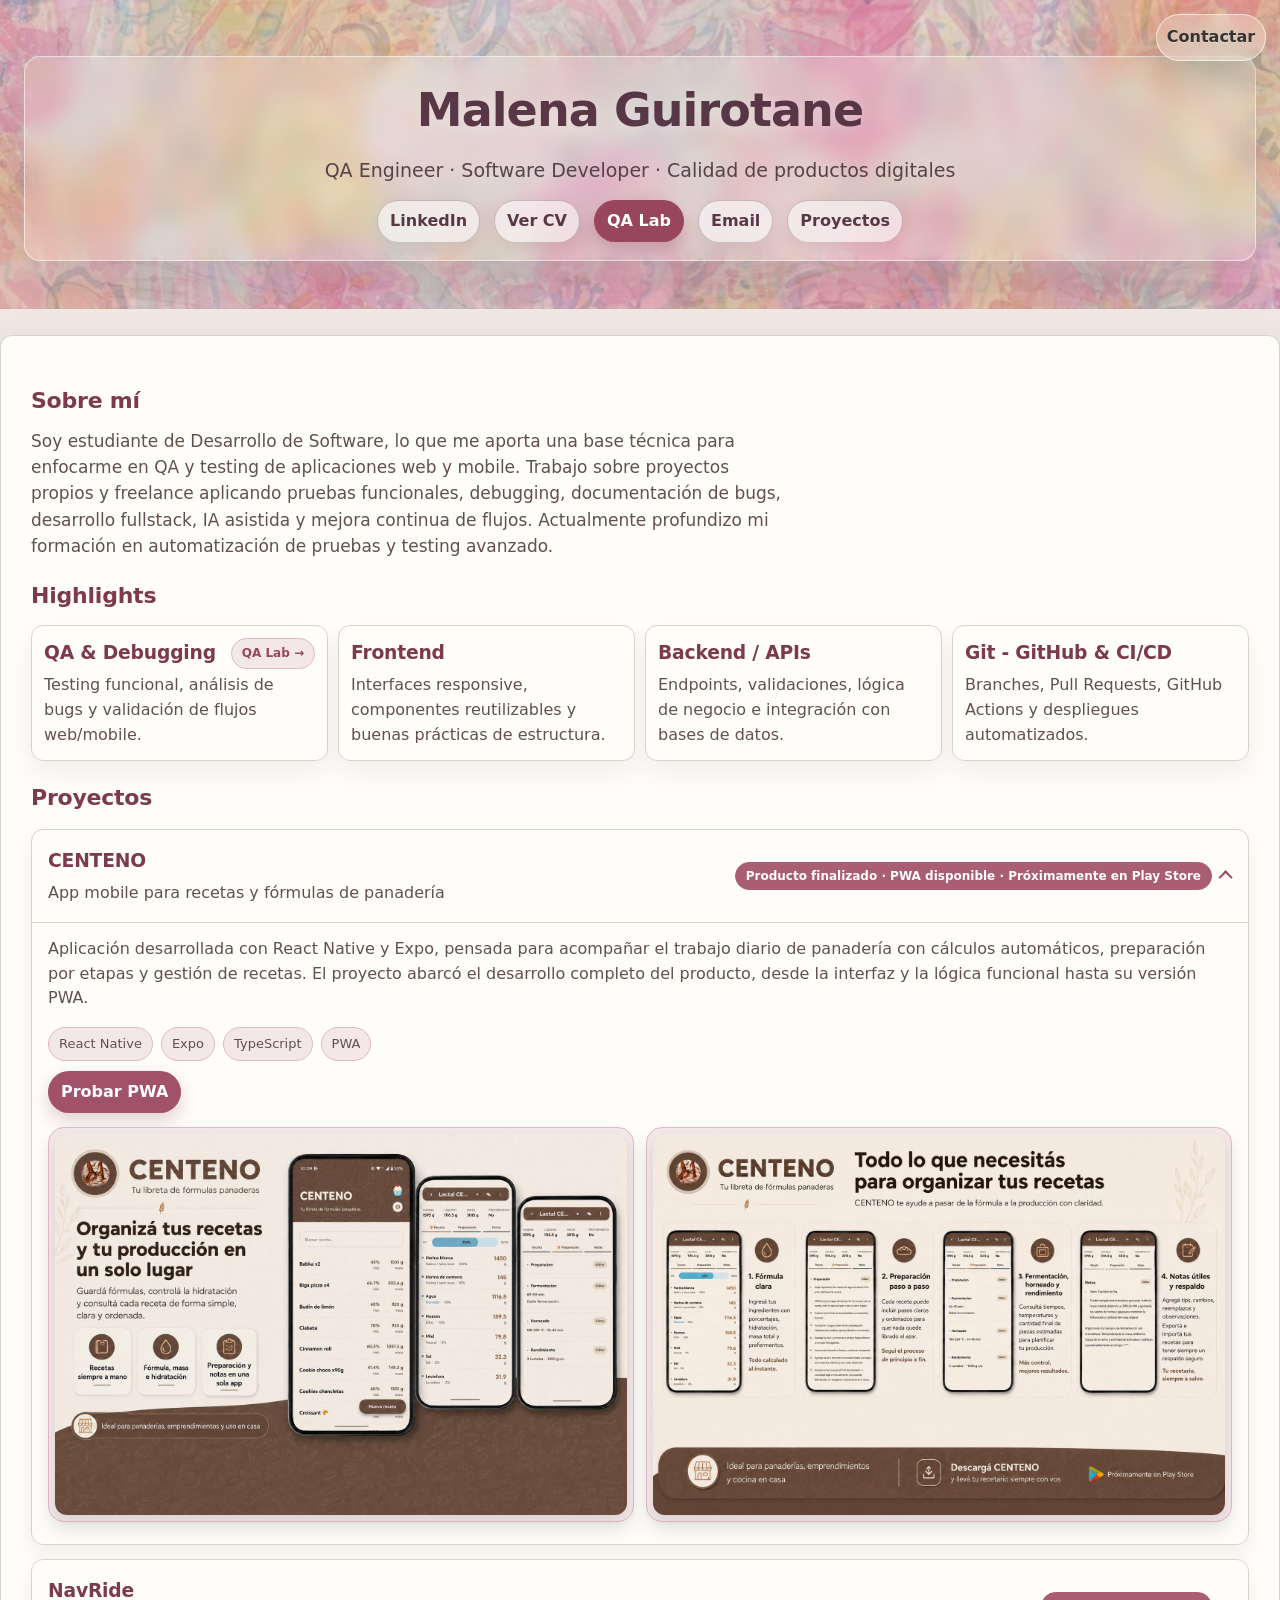
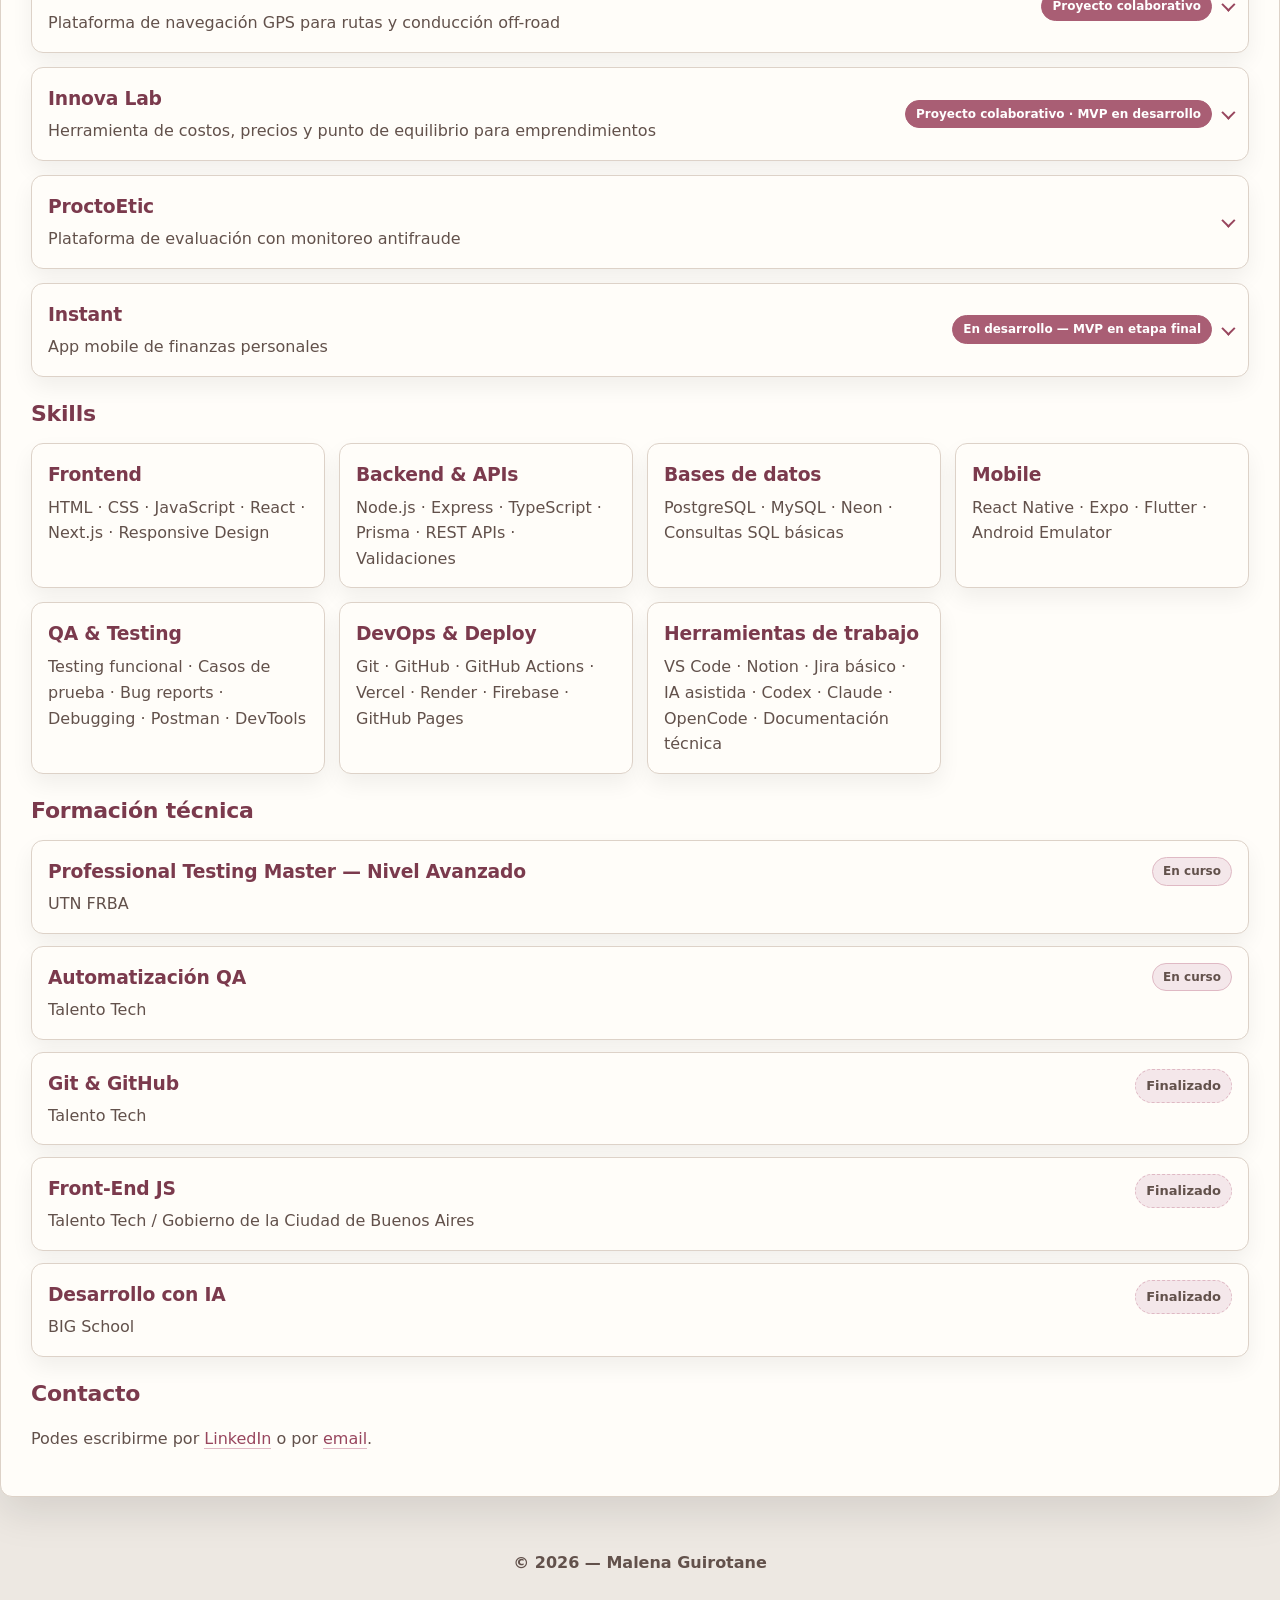
==== commit dfb3b251: "feat(portfolio): add NavRide and Innova Lab project profiles" ====
--- a/index.html
+++ b/index.html
@@ -3,28 +3,27 @@
 <head>
   <meta charset="UTF-8" />
   <meta name="viewport" content="width=device-width, initial-scale=1.0" />
-  <title>Malena Guirotane | Full Stack Developer · Front-End & QA</title>
-  <meta name="description" content="Portfolio de desarrollo Full Stack con foco en Front-End y conocimientos de QA. Proyectos web y mobile, React, Next.js, Node.js y QA Lab." />
+  <title>Malena Guirotane — Portfolio</title>
   <link rel="stylesheet" href="style.css" />
 </head>
 
 <body>
-  <!-- PORTADA: DESARROLLO FULL STACK + ESPECIALIZACIÓN QA -->
+  <!-- HEADER GINGHAM -->
   <header class="site-header">
     <div class="container header-inner">
       <div class="brand">
-        <p class="hero-eyebrow">PORTFOLIO DE DESARROLLO DE SOFTWARE</p>
         <h1 class="brand-title">Malena Guirotane</h1>
-        <p class="brand-subtitle">Full Stack Developer <span class="hero-subtitle-secondary">· Front-End Focus · QA &amp; Testing</span></p>
-        <p class="hero-pitch">Desarrollo aplicaciones web y mobile, con especial interés en las interfaces, la experiencia de usuario y la calidad del software.</p>
-        <nav class="brand-links" aria-label="Navegación del portfolio">
-          <a class="btn btn--primary" href="#proyectos">Ver proyectos</a>
+        <p class="brand-subtitle">QA Engineer · Software Developer · Calidad de productos digitales</p>
+
+        <div class="brand-links">
+          <a class="btn" href="https://www.linkedin.com/in/malena-guirotane" target="_blank" rel="noreferrer">LinkedIn</a>
+          <a href="assets/CV/CV-QA-Malena_Guirotane_2026.pdf" target="_blank" rel="noopener noreferrer" class="btn">
+            Ver CV
+          </a>
           <a class="btn btn--qa-lab" href="/qa/">QA Lab</a>
-          <a class="btn" href="https://github.com/maluguiro" target="_blank" rel="noopener noreferrer">GitHub</a>
-          <a class="btn" href="https://www.linkedin.com/in/malena-guirotane" target="_blank" rel="noopener noreferrer">LinkedIn</a>
-          <a class="btn" href="#contacto">Contacto</a>
-        </nav>
-        <p class="hero-route-note">¿Buscás un perfil QA? <a href="/qa/">Conocé mis casos de testing y debugging en QA Lab</a>.</p>
+          <a class="btn" href="mailto:mguiro21@gmail.com?subject=Contacto%20desde%20tu%20portfolio&body=Hola%20Malena%2C%0D%0AVi%20tu%20portfolio%20y%20me%20gustar%C3%ADa%20contactarte.%0D%0A%0D%0AGracias!">Email</a>
+          <a class="btn" href="#proyectos">Proyectos</a>
+        </div>
       </div>
     </div>
   </header>
@@ -36,41 +35,133 @@
       <section class="about">
         <h2>Sobre mí</h2>
         <div class="about-copy">
-          <p class="muted">Soy estudiante de Desarrollo de Software y desarrollo productos web y mobile en proyectos propios, freelance y colaborativos. Mi foco está en el Front-End, con React, Next.js y JavaScript/TypeScript, y complemento ese trabajo con integración de APIs, lógica de backend y bases de datos.</p>
-          <p class="muted">También me especializo en QA y testing: diseño pruebas, investigo incidentes y valido correcciones. Esta combinación me permite abordar una funcionalidad desde su implementación hasta su verificación, con atención a la experiencia de usuario y al comportamiento real del producto.</p>
+          <p class="muted">
+            Soy estudiante de Desarrollo de Software, lo que me aporta una base técnica para enfocarme en QA y testing de aplicaciones web y mobile. Trabajo sobre proyectos propios y freelance aplicando pruebas funcionales, debugging, documentación de bugs, desarrollo fullstack, IA asistida y mejora continua de flujos. Actualmente profundizo mi formación en automatización de pruebas y testing avanzado.</p>
         </div>
       </section>
 
       <section class="highlights">
-        <h2>Qué hago</h2>
+        <h2>Highlights</h2>
+
         <div class="grid-3">
-          <article class="mini-card">
-            <h3>Front-End</h3>
-            <p class="muted">Interfaces responsive, flujos de usuario y componentes con React, Next.js y JavaScript/TypeScript.</p>
-          </article>
-          <article class="mini-card">
-            <h3>Back-End &amp; APIs</h3>
-            <p class="muted">Integración de servicios, endpoints, validaciones, lógica de negocio y persistencia de datos.</p>
-          </article>
           <article class="mini-card mini-card--qa">
             <div class="mini-card__top">
-              <h3>QA &amp; Testing</h3>
-              <a class="mini-card__open" href="/qa/">Ver QA Lab →</a>
-            </div>
-            <p class="muted">Testing funcional y de regresión, análisis de defectos, APIs, debugging y validación post-fix.</p>
-          </article>
+              <h3>QA & Debugging</h3>
+              <a class="mini-card__open" href="/qa">QA Lab →</a>
+            </div>
+            <p class="muted">Testing funcional, análisis de bugs y validación de flujos web/mobile.</p>
+          </article>
+
           <article class="mini-card">
-            <h3>Trabajo colaborativo</h3>
-            <p class="muted">Git/GitHub, ramas, Pull Requests, revisión de cambios, CI/CD y documentación técnica.</p>
+            <h3>Frontend</h3>
+            <p class="muted">Interfaces responsive, componentes reutilizables y buenas prácticas de estructura.</p>
+          </article>
+
+          <article class="mini-card">
+            <h3>Backend / APIs</h3>
+            <p class="muted">Endpoints, validaciones, lógica de negocio e integración con bases de datos.</p>
+          </article>
+
+          <article class="mini-card">
+            <h3>Git - GitHub & CI/CD</h3>
+            <p class="muted">Branches, Pull Requests, GitHub Actions y despliegues automatizados.</p>
           </article>
         </div>
       </section>
 
       <section id="proyectos">
-        <h2>Proyectos destacados</h2>
-        <p class="muted section-lead">Aplicaciones y experiencias de desarrollo que muestran mi trabajo en interfaces, lógica de negocio, integración de servicios y calidad de software.</p>
+        <h2>Proyectos</h2>
 
         <details class="card project-accordion" open>
+          <summary class="project-accordion__summary">
+            <div class="project-accordion__copy">
+              <h3>CENTENO</h3>
+              <p>App mobile para recetas y fórmulas de panadería</p>
+            </div>
+            <div class="project-accordion__meta">
+              <span class="project-status">Producto finalizado · PWA disponible · Próximamente en Play Store</span>
+              <span class="project-accordion__chevron" aria-hidden="true"></span>
+            </div>
+          </summary>
+
+          <div class="project-accordion__body">
+            <p class="muted">
+              Aplicación desarrollada con React Native y Expo, pensada para acompañar el trabajo diario de panadería con cálculos automáticos, preparación por etapas y gestión de recetas. El proyecto abarcó el desarrollo completo del producto, desde la interfaz y la lógica funcional hasta su versión PWA.
+            </p>
+
+            <ul class="stack">
+              <li>React Native</li>
+              <li>Expo</li>
+              <li>TypeScript</li>
+              <li>PWA</li>
+            </ul>
+
+            <div class="links">
+              <a class="btn btn--primary" href="https://centenobread.netlify.app/" target="_blank" rel="noopener noreferrer">Probar PWA</a>
+            </div>
+
+            <div class="centeno-strip">
+              <a href="#centeno-1" aria-label="Ampliar vista general de Centeno">
+                <img src="assets/centeno/01-centeno-overview.jpg" alt="Vista general de Centeno" loading="lazy">
+              </a>
+              <a href="#centeno-2" aria-label="Ampliar funcionalidades de Centeno">
+                <img src="assets/centeno/02-centeno-funcionalidades.jpg" alt="Funcionalidades de Centeno" loading="lazy">
+              </a>
+            </div>
+          </div>
+        </details>
+
+        <!-- Proyectos colaborativos: contribuciones diferenciadas por disciplina -->
+        <details class="card project-accordion">
+          <summary class="project-accordion__summary">
+            <div class="project-accordion__copy">
+              <h3>NavRide</h3>
+              <p>Plataforma de navegación GPS para rutas y conducción off-road</p>
+            </div>
+            <div class="project-accordion__meta">
+              <span class="project-status">Proyecto colaborativo</span>
+              <span class="project-accordion__chevron" aria-hidden="true"></span>
+            </div>
+          </summary>
+          <div class="project-accordion__body">
+            <p class="muted">Participo en la evolución de una aplicación de navegación, combinando análisis funcional, colaboración en desarrollo y validación técnica de funcionalidades. Trabajé sobre incidencias relacionadas con el ciclo de vida de la app, navegación y rutas GPX, además de colaborar en la preparación de correcciones y pruebas de regresión.</p>
+            <p class="project-role"><strong>Contribuciones:</strong> análisis de problemas y criterios de aceptación, debugging, correcciones técnicas, revisión de cambios y coordinación de incidencias con el equipo.</p>
+            <p class="muted">Para mejorar la visibilidad del trabajo, utilizamos un dashboard de seguimiento de incidencias y prioridades, facilitando que el equipo identificara los conflictos pendientes y su evolución.</p>
+            <ul class="stack">
+              <li>Flutter</li><li>Git / GitHub</li><li>Issues y PRs</li><li>QA funcional</li><li>Pruebas de regresión</li>
+            </ul>
+            <div class="links">
+              <a class="btn" href="https://nav-ride.com/progreso" target="_blank" rel="noopener noreferrer">Ver dashboard de seguimiento</a>
+              <a class="btn" href="/qa/">Ver trabajo de QA</a>
+            </div>
+          </div>
+        </details>
+
+        <details class="card project-accordion">
+          <summary class="project-accordion__summary">
+            <div class="project-accordion__copy">
+              <h3>Innova Lab</h3>
+              <p>Herramienta de costos, precios y punto de equilibrio para emprendimientos</p>
+            </div>
+            <div class="project-accordion__meta">
+              <span class="project-status">Proyecto colaborativo · MVP en desarrollo</span>
+              <span class="project-accordion__chevron" aria-hidden="true"></span>
+            </div>
+          </summary>
+          <div class="project-accordion__body">
+            <p class="muted">Proyecto desarrollado en un equipo de trabajo vinculado a una iniciativa del Gobierno de la Ciudad de Buenos Aires. Colaboro en el análisis funcional, la definición de flujos y reglas de negocio y el desarrollo y validación de una aplicación orientada al cálculo de costos y precios.</p>
+            <p class="project-role"><strong>Contribuciones:</strong> especificación de pantallas y criterios de aceptación, revisión de cálculos y escenarios de uso, soporte a la implementación, análisis de incidencias y revisión de PRs.</p>
+            <p class="muted">El producto continúa en etapa de MVP. El repositorio y la documentación interna no se publican desde este portfolio.</p>
+            <ul class="stack">
+              <li>Análisis funcional</li><li>Desarrollo web</li><li>Git / GitHub</li><li>Revisión de PRs</li><li>QA funcional</li>
+            </ul>
+            <div class="links">
+              <a class="btn" href="/qa/">Ver trabajo de QA</a>
+            </div>
+          </div>
+        </details>
+
+        <details class="card project-accordion">
           <summary class="project-accordion__summary">
             <div class="project-accordion__copy">
               <h3>ProctoEtic</h3>
@@ -83,8 +174,6 @@
             <p class="muted">
               Plataforma de evaluación online que permite crear, rendir y supervisar exámenes en tiempo real, con registro de eventos antifraude y herramientas de corrección docente.
             </p>
-
-            <p class="project-role"><strong>Rol:</strong> desarrollo Full Stack de pantallas y flujos docente/alumno, integración de APIs y debugging de acceso, persistencia y resultados.</p>
 
             <ul class="features">
               <li>Creación y configuración de evaluaciones (docente/alumno)</li>
@@ -123,27 +212,6 @@
         <details class="card project-accordion">
           <summary class="project-accordion__summary">
             <div class="project-accordion__copy">
-              <h3>CeramicLab</h3>
-              <p>E-commerce responsive · Proyecto Front-End</p>
-            </div>
-            <div class="project-accordion__meta">
-              <span class="project-status">Demo web disponible</span>
-              <span class="project-accordion__chevron" aria-hidden="true"></span>
-            </div>
-          </summary>
-          <div class="project-accordion__body">
-            <p class="muted">Proyecto de Front-End desarrollado durante la formación en JavaScript: catálogo dinámico, navegación entre secciones, carrito de compras e interacciones con el DOM.</p>
-            <p class="project-role"><strong>Foco:</strong> maquetación responsive, lógica de interfaz e interacción con el usuario.</p>
-            <ul class="stack"><li>HTML5</li><li>CSS3</li><li>JavaScript</li><li>DOM</li><li>Responsive Design</li></ul>
-            <div class="links">
-              <a class="btn btn--primary" href="https://maluguiro.github.io/CeramicLab/" target="_blank" rel="noopener noreferrer">Probar demo</a>
-            </div>
-          </div>
-        </details>
-
-        <details class="card project-accordion">
-          <summary class="project-accordion__summary">
-            <div class="project-accordion__copy">
               <h3>Instant</h3>
               <p>App mobile de finanzas personales</p>
             </div>
@@ -193,78 +261,7 @@
             </div>
           </div>
         </details>
-
-        <details class="card project-accordion">
-          <summary class="project-accordion__summary">
-            <div class="project-accordion__copy">
-              <h3>CENTENO</h3>
-              <p>App mobile para recetas y fórmulas de panadería</p>
-            </div>
-            <div class="project-accordion__meta">
-              <span class="project-status">Producto finalizado · PWA disponible · Próximamente en Play Store</span>
-              <span class="project-accordion__chevron" aria-hidden="true"></span>
-            </div>
-          </summary>
-
-          <div class="project-accordion__body">
-            <p class="muted">
-              Aplicación desarrollada con React Native y Expo, pensada para acompañar el trabajo diario de panadería con cálculos automáticos, preparación por etapas y gestión de recetas. El proyecto abarcó el desarrollo completo del producto, desde la interfaz y la lógica funcional hasta su versión PWA.
-            </p>
-
-            <ul class="stack">
-              <li>React Native</li>
-              <li>Expo</li>
-              <li>TypeScript</li>
-              <li>PWA</li>
-            </ul>
-
-            <div class="links">
-              <a class="btn btn--primary" href="https://centenobread.netlify.app/" target="_blank" rel="noopener noreferrer">Probar PWA</a>
-            </div>
-
-            <div class="centeno-strip">
-              <a href="#centeno-1" aria-label="Ampliar vista general de Centeno">
-                <img src="assets/centeno/01-centeno-overview.jpg" alt="Vista general de Centeno" loading="lazy">
-              </a>
-              <a href="#centeno-2" aria-label="Ampliar funcionalidades de Centeno">
-                <img src="assets/centeno/02-centeno-funcionalidades.jpg" alt="Funcionalidades de Centeno" loading="lazy">
-              </a>
-            </div>
-          </div>
-        </details>
       </section>
-      
-      <section id="experiencia" class="experience-section">
-        <h2>Experiencia colaborativa</h2>
-        <p class="muted section-lead">Además de mis proyectos propios, colaboro en productos de equipos de desarrollo, combinando implementación técnica, investigación de incidentes y QA.</p>
-        <div class="collaboration-grid">
-          <article class="card compact collaboration-card">
-            <p class="collaboration-kicker">EQUIPO / PRODUCTO DIGITAL</p>
-            <h3>Innova Lab</h3>
-            <p class="muted">Colaboración en desarrollo y QA de aplicaciones, con participación en revisión de funcionalidades, análisis de errores y validación de cambios.</p>
-            <ul class="stack"><li>Desarrollo</li><li>QA</li><li>Trabajo en equipo</li></ul>
-          </article>
-          <article class="card compact collaboration-card">
-            <p class="collaboration-kicker">APLICACIÓN DE NAVEGACIÓN</p>
-            <h3>NavRide</h3>
-            <p class="muted">Trabajo sobre una aplicación existente: mantenimiento técnico, debugging de flujos de navegación y pruebas de regresión para validar correcciones.</p>
-            <ul class="stack"><li>Flutter</li><li>Debugging</li><li>QA / Regresión</li></ul>
-          </article>
-        </div>
-      </section>
-
-      <section class="quality-section" aria-labelledby="quality-title">
-        <div class="quality-panel">
-          <div>
-            <p class="collaboration-kicker">MI ESPECIALIZACIÓN EN CALIDAD</p>
-            <h2 id="quality-title">QA Lab</h2>
-            <p class="muted">Casos reales documentados de testing, APIs, debugging, análisis de causa raíz y validación posterior a las correcciones. Evidencias de cómo abordo la calidad durante el desarrollo.</p>
-          </div>
-          <a class="btn btn--primary" href="/qa/">Explorar QA Lab</a>
-        </div>
-      </section>
-
-
 
       <div id="centeno-1" class="pe-modal" aria-hidden="true">
         <a class="pe-modal__backdrop" href="#proyectos" aria-label="Cerrar"></a>
@@ -431,12 +428,12 @@
 
         <div class="skills-grid">
           <article class="card compact skill-card">
-            <h3>Front-End</h3>
+            <h3>Frontend</h3>
             <p class="muted">HTML · CSS · JavaScript · React · Next.js · Responsive Design</p>
           </article>
 
           <article class="card compact skill-card">
-            <h3>Back-End &amp; APIs</h3>
+            <h3>Backend & APIs</h3>
             <p class="muted">Node.js · Express · TypeScript · Prisma · REST APIs · Validaciones</p>
           </article>
 
--- a/style.css
+++ b/style.css
@@ -1921,3 +1921,119 @@
   padding: 10px 16px;
   height: auto;
 }
+
+
+/* ===== PORTFOLIO FULL STACK 2026 ===== */
+/* Extensión de estilos; conserva la identidad visual existente. */
+.hero-eyebrow{
+  margin: 0 0 10px;
+  color: var(--pink-soft-2);
+  font-size: 12px;
+  font-weight: 750;
+  letter-spacing: .15em;
+}
+.hero-subtitle-secondary{
+  font-weight: 500;
+}
+.hero-pitch{
+  max-width: 760px;
+  margin: 14px auto 0;
+  color: var(--ink);
+  font-size: clamp(15px, 1.65vw, 18px);
+  line-height: 1.65;
+}
+.brand-links a.btn--primary,
+.brand-links a.btn--primary:hover,
+.brand-links a.btn--primary:focus-visible{
+  color: #fff;
+  border-bottom-color: transparent;
+}
+.hero-route-note{
+  margin: 18px auto 0;
+  font-size: 13px;
+  color: var(--muted);
+}
+.hero-route-note a{
+  color: var(--pink-soft-2);
+  font-weight: 650;
+  text-underline-offset: 3px;
+}
+.about-copy{
+  display: grid;
+  gap: 12px;
+}
+.about-copy p{
+  margin: 0;
+}
+.section-lead{
+  margin: -4px 0 18px;
+  max-width: 840px;
+  line-height: 1.65;
+}
+.experience-section,
+.quality-section{
+  margin-top: 32px;
+}
+.collaboration-grid{
+  display: grid;
+  grid-template-columns: repeat(2, minmax(0,1fr));
+  gap: 16px;
+}
+.collaboration-card{
+  min-width: 0;
+  display: flex;
+  flex-direction: column;
+  gap: 10px;
+}
+.collaboration-card h3{
+  margin: 0;
+}
+.collaboration-card p{
+  margin: 0;
+}
+.collaboration-card .stack{
+  margin-top: auto;
+}
+.collaboration-kicker{
+  font-size: 11px;
+  font-weight: 750;
+  letter-spacing: .10em;
+  color: var(--accent);
+}
+.quality-panel{
+  display: flex;
+  align-items: center;
+  justify-content: space-between;
+  gap: 28px;
+  padding: 24px;
+  border: 1px solid var(--accent-soft-border);
+  border-radius: 16px;
+  background: var(--accent-soft);
+}
+.quality-panel h2{
+  margin: 3px 0 8px;
+}
+.quality-panel p.muted{
+  max-width: 750px;
+  margin: 0;
+}
+.quality-panel .btn{
+  flex-shrink: 0;
+  text-align: center;
+}
+@media (max-width: 720px){
+  .collaboration-grid{
+    grid-template-columns: minmax(0,1fr);
+  }
+  .quality-panel{
+    flex-direction: column;
+    align-items: stretch;
+    padding: 18px;
+  }
+  .hero-subtitle-secondary{
+    display: block;
+  }
+  .hero-route-note{
+    line-height: 1.6;
+  }
+}
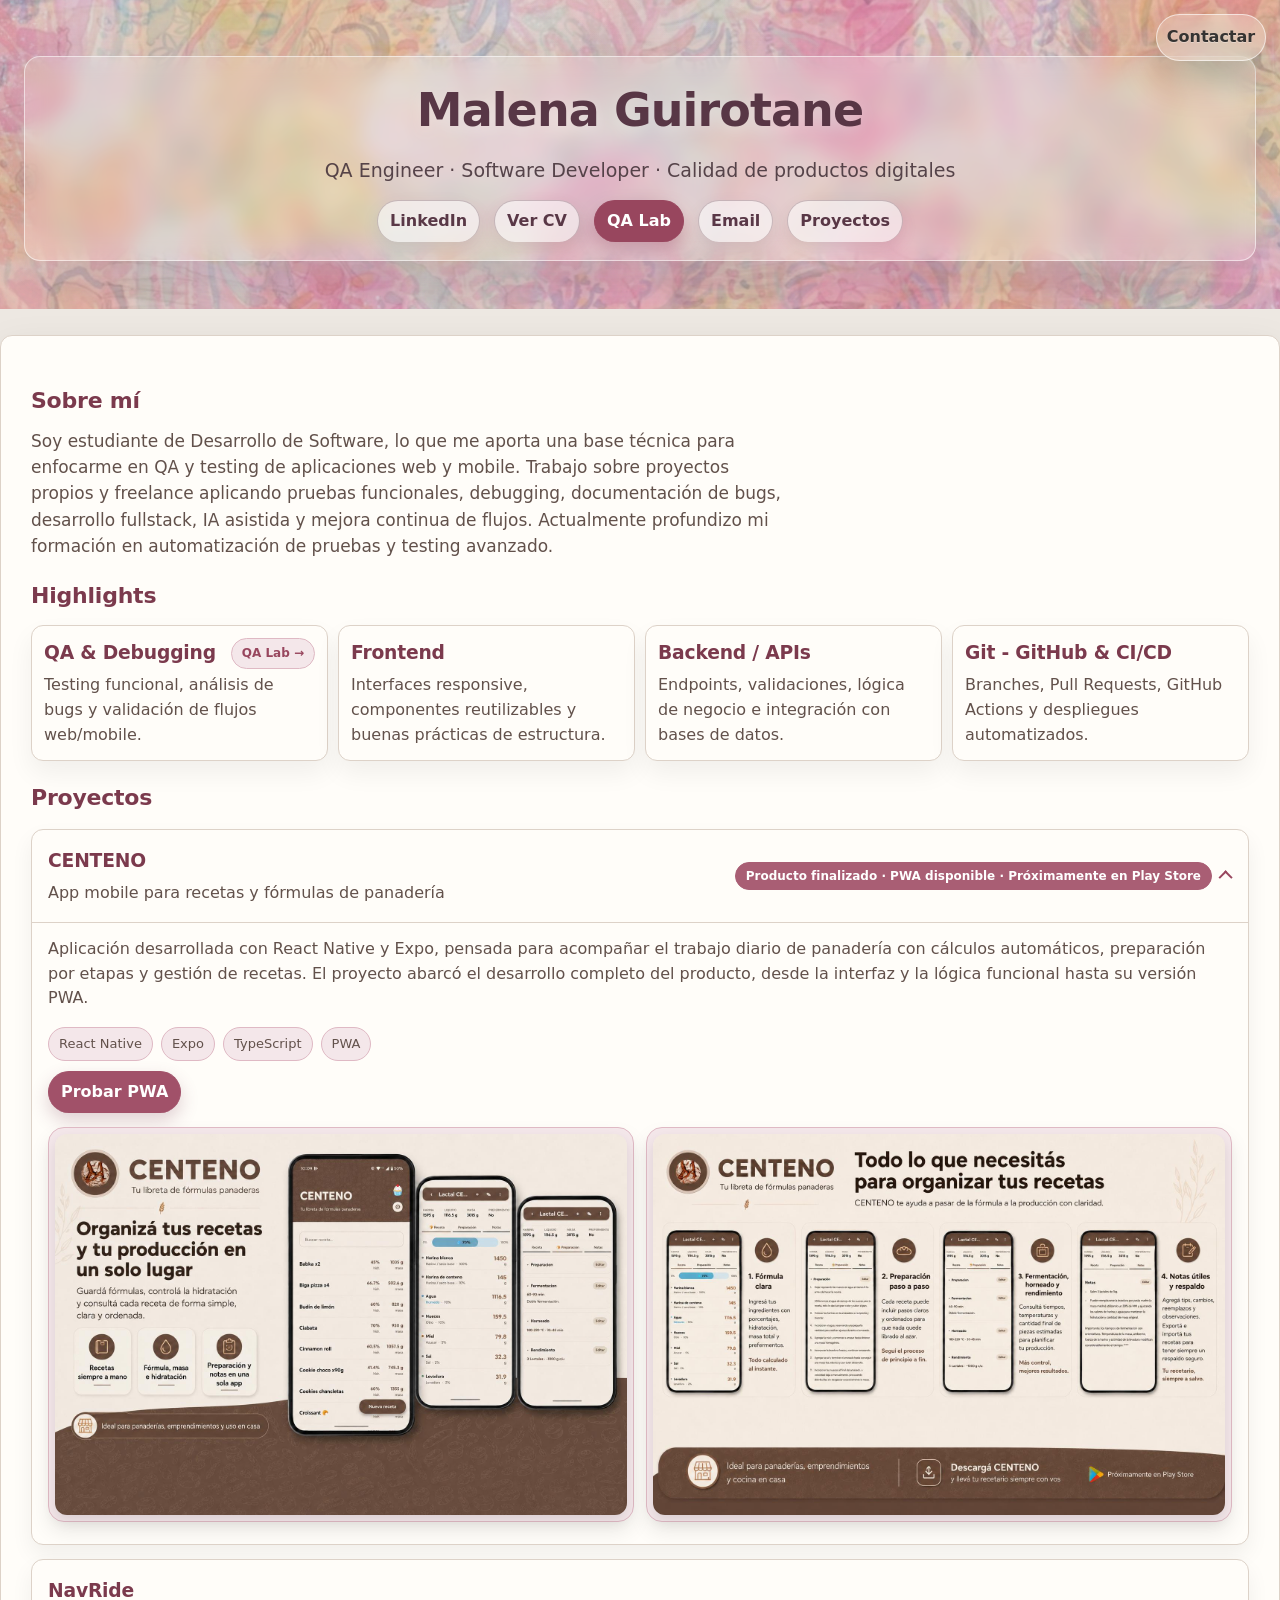
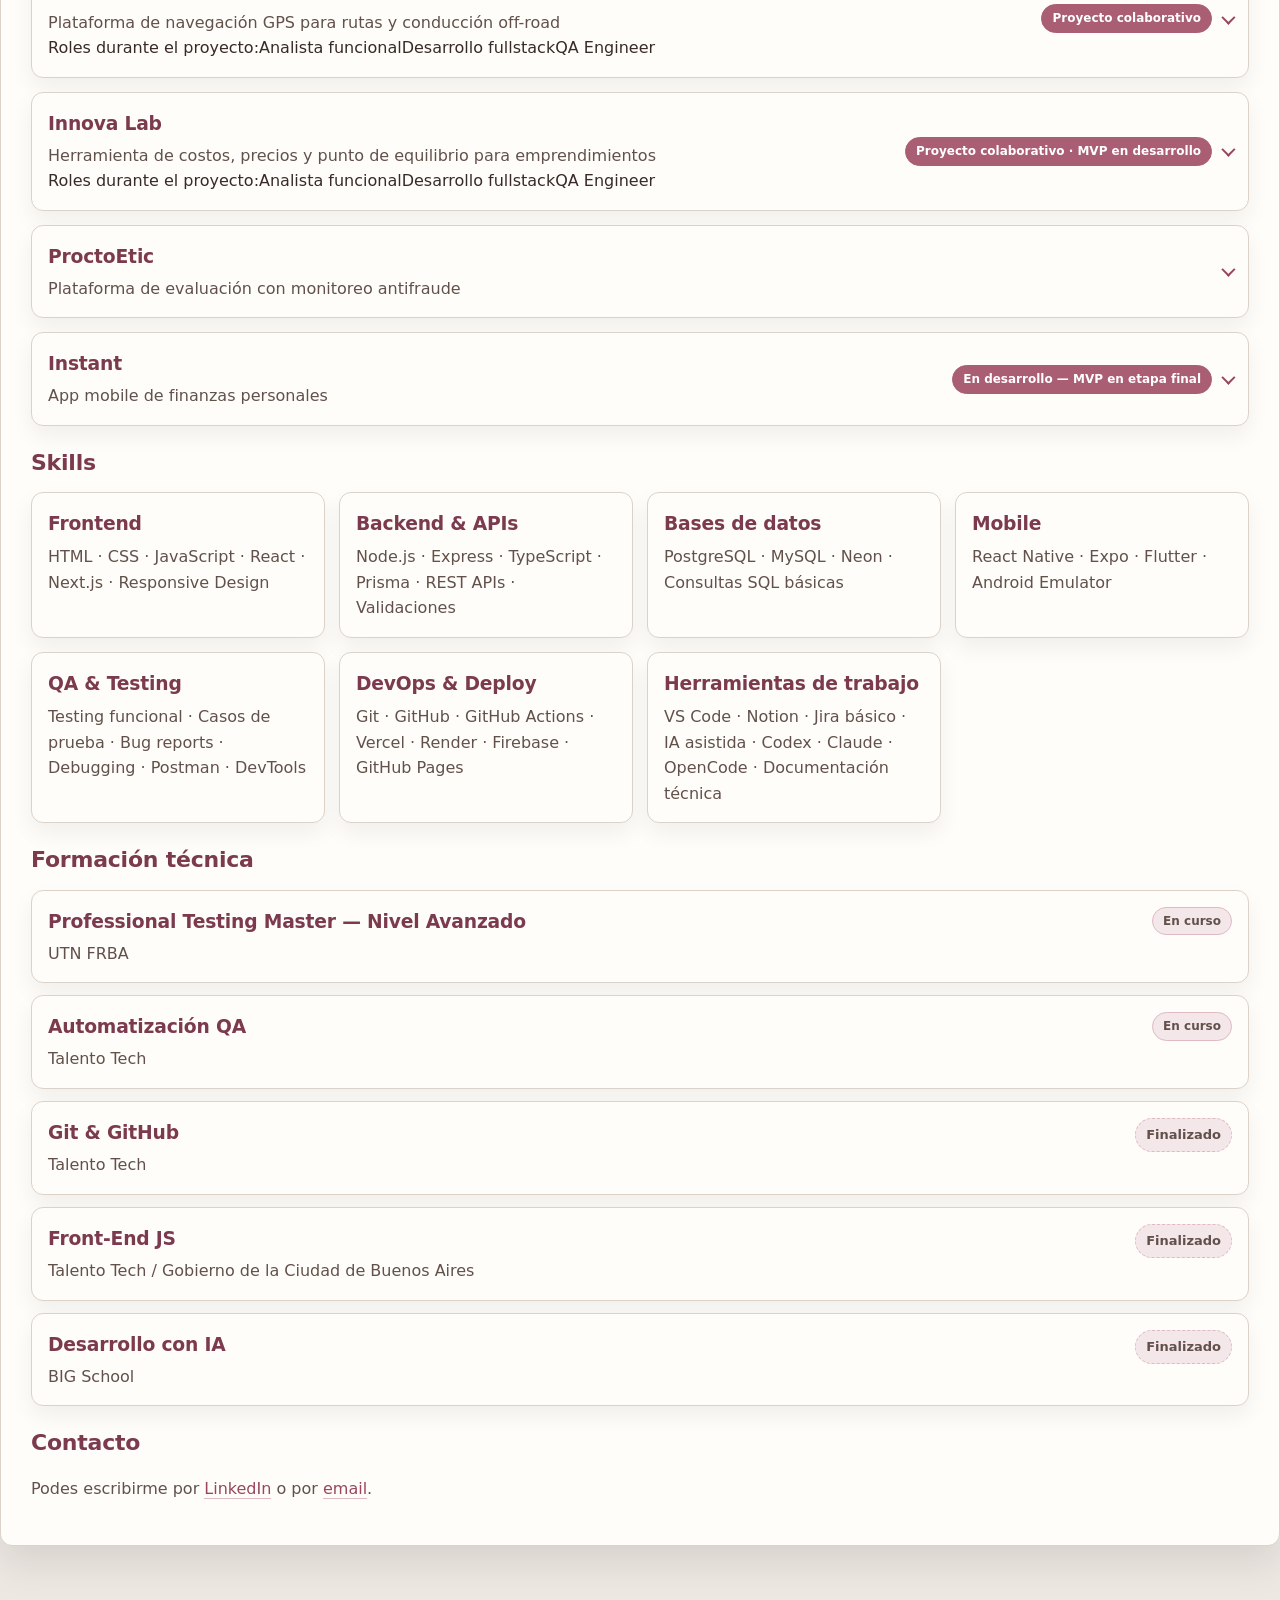
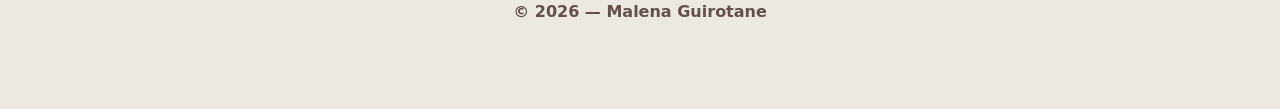
==== commit 5bf51f98: "refactor(portfolio): foreground roles and clarify product versus contributions" ====
--- a/index.html
+++ b/index.html
@@ -117,6 +117,7 @@
             <div class="project-accordion__copy">
               <h3>NavRide</h3>
               <p>Plataforma de navegación GPS para rutas y conducción off-road</p>
+              <div class="project-roles"><span class="project-roles__label">Roles durante el proyecto:</span><span class="project-role-tag">Analista funcional</span><span class="project-role-tag">Desarrollo fullstack</span><span class="project-role-tag">QA Engineer</span></div>
             </div>
             <div class="project-accordion__meta">
               <span class="project-status">Proyecto colaborativo</span>
@@ -124,14 +125,14 @@
             </div>
           </summary>
           <div class="project-accordion__body">
-            <p class="muted">Participo en la evolución de una aplicación de navegación, combinando análisis funcional, colaboración en desarrollo y validación técnica de funcionalidades. Trabajé sobre incidencias relacionadas con el ciclo de vida de la app, navegación y rutas GPX, además de colaborar en la preparación de correcciones y pruebas de regresión.</p>
-            <p class="project-role"><strong>Contribuciones:</strong> análisis de problemas y criterios de aceptación, debugging, correcciones técnicas, revisión de cambios y coordinación de incidencias con el equipo.</p>
-            <p class="muted">Para mejorar la visibilidad del trabajo, utilizamos un dashboard de seguimiento de incidencias y prioridades, facilitando que el equipo identificara los conflictos pendientes y su evolución.</p>
-            <ul class="stack">
-              <li>Flutter</li><li>Git / GitHub</li><li>Issues y PRs</li><li>QA funcional</li><li>Pruebas de regresión</li>
-            </ul>
+            <h4>Sobre el producto</h4>
+            <p class="muted">Plataforma de navegación GPS orientada a rutas y conducción off-road, con navegación guiada y gestión de recorridos GPX.</p>
+            <h4>Mi participación</h4>
+            <p class="muted">Colaboré en el análisis funcional, debugging y resolución de incidencias relacionadas con rutas GPX, navegación y ciclo de vida de la aplicación. Participé en revisiones de cambios, pruebas de regresión y seguimiento de problemas. El dashboard de incidencias ayudó a centralizar prioridades y a dar visibilidad al trabajo pendiente del equipo.</p>
+            <h4>Herramientas y tecnologías</h4>
+            <ul class="stack"><li>Flutter</li><li>Git / GitHub</li><li>GitHub Actions</li><li>Node.js</li><li>Issues y PRs</li><li>Testing funcional</li></ul>
             <div class="links">
-              <a class="btn" href="https://nav-ride.com/progreso" target="_blank" rel="noopener noreferrer">Ver dashboard de seguimiento</a>
+              <a class="btn" href="https://nav-ride.com/progreso" target="_blank" rel="noopener noreferrer">Ver dashboard</a>
               <a class="btn" href="/qa/">Ver trabajo de QA</a>
             </div>
           </div>
@@ -142,6 +143,7 @@
             <div class="project-accordion__copy">
               <h3>Innova Lab</h3>
               <p>Herramienta de costos, precios y punto de equilibrio para emprendimientos</p>
+              <div class="project-roles"><span class="project-roles__label">Roles durante el proyecto:</span><span class="project-role-tag">Analista funcional</span><span class="project-role-tag">Desarrollo fullstack</span><span class="project-role-tag">QA Engineer</span></div>
             </div>
             <div class="project-accordion__meta">
               <span class="project-status">Proyecto colaborativo · MVP en desarrollo</span>
@@ -149,15 +151,13 @@
             </div>
           </summary>
           <div class="project-accordion__body">
-            <p class="muted">Proyecto desarrollado en un equipo de trabajo vinculado a una iniciativa del Gobierno de la Ciudad de Buenos Aires. Colaboro en el análisis funcional, la definición de flujos y reglas de negocio y el desarrollo y validación de una aplicación orientada al cálculo de costos y precios.</p>
-            <p class="project-role"><strong>Contribuciones:</strong> especificación de pantallas y criterios de aceptación, revisión de cálculos y escenarios de uso, soporte a la implementación, análisis de incidencias y revisión de PRs.</p>
-            <p class="muted">El producto continúa en etapa de MVP. El repositorio y la documentación interna no se publican desde este portfolio.</p>
-            <ul class="stack">
-              <li>Análisis funcional</li><li>Desarrollo web</li><li>Git / GitHub</li><li>Revisión de PRs</li><li>QA funcional</li>
-            </ul>
-            <div class="links">
-              <a class="btn" href="/qa/">Ver trabajo de QA</a>
-            </div>
+            <h4>Sobre el producto</h4>
+            <p class="muted">Aplicación para gestionar costos, precios de venta y punto de equilibrio de emprendimientos, desarrollada en un proyecto colaborativo vinculado a una iniciativa del Gobierno de la Ciudad de Buenos Aires. Actualmente se encuentra en etapa de MVP.</p>
+            <h4>Mi participación</h4>
+            <p class="muted">Participo en el análisis de requerimientos, la definición de flujos, reglas de negocio, pantallas y criterios de aceptación. También colaboro con el desarrollo, la revisión de PRs y la validación de funcionalidades y cálculos, identificando escenarios que requieren correcciones antes de su integración.</p>
+            <h4>Herramientas y tecnologías</h4>
+            <ul class="stack"><li>Git / GitHub</li><li>Pull Requests</li><li>Análisis funcional</li><li>Testing funcional</li><li>Revisión de incidencias</li></ul>
+            <div class="links"><a class="btn" href="/qa/">Ver trabajo de QA</a></div>
           </div>
         </details>
 
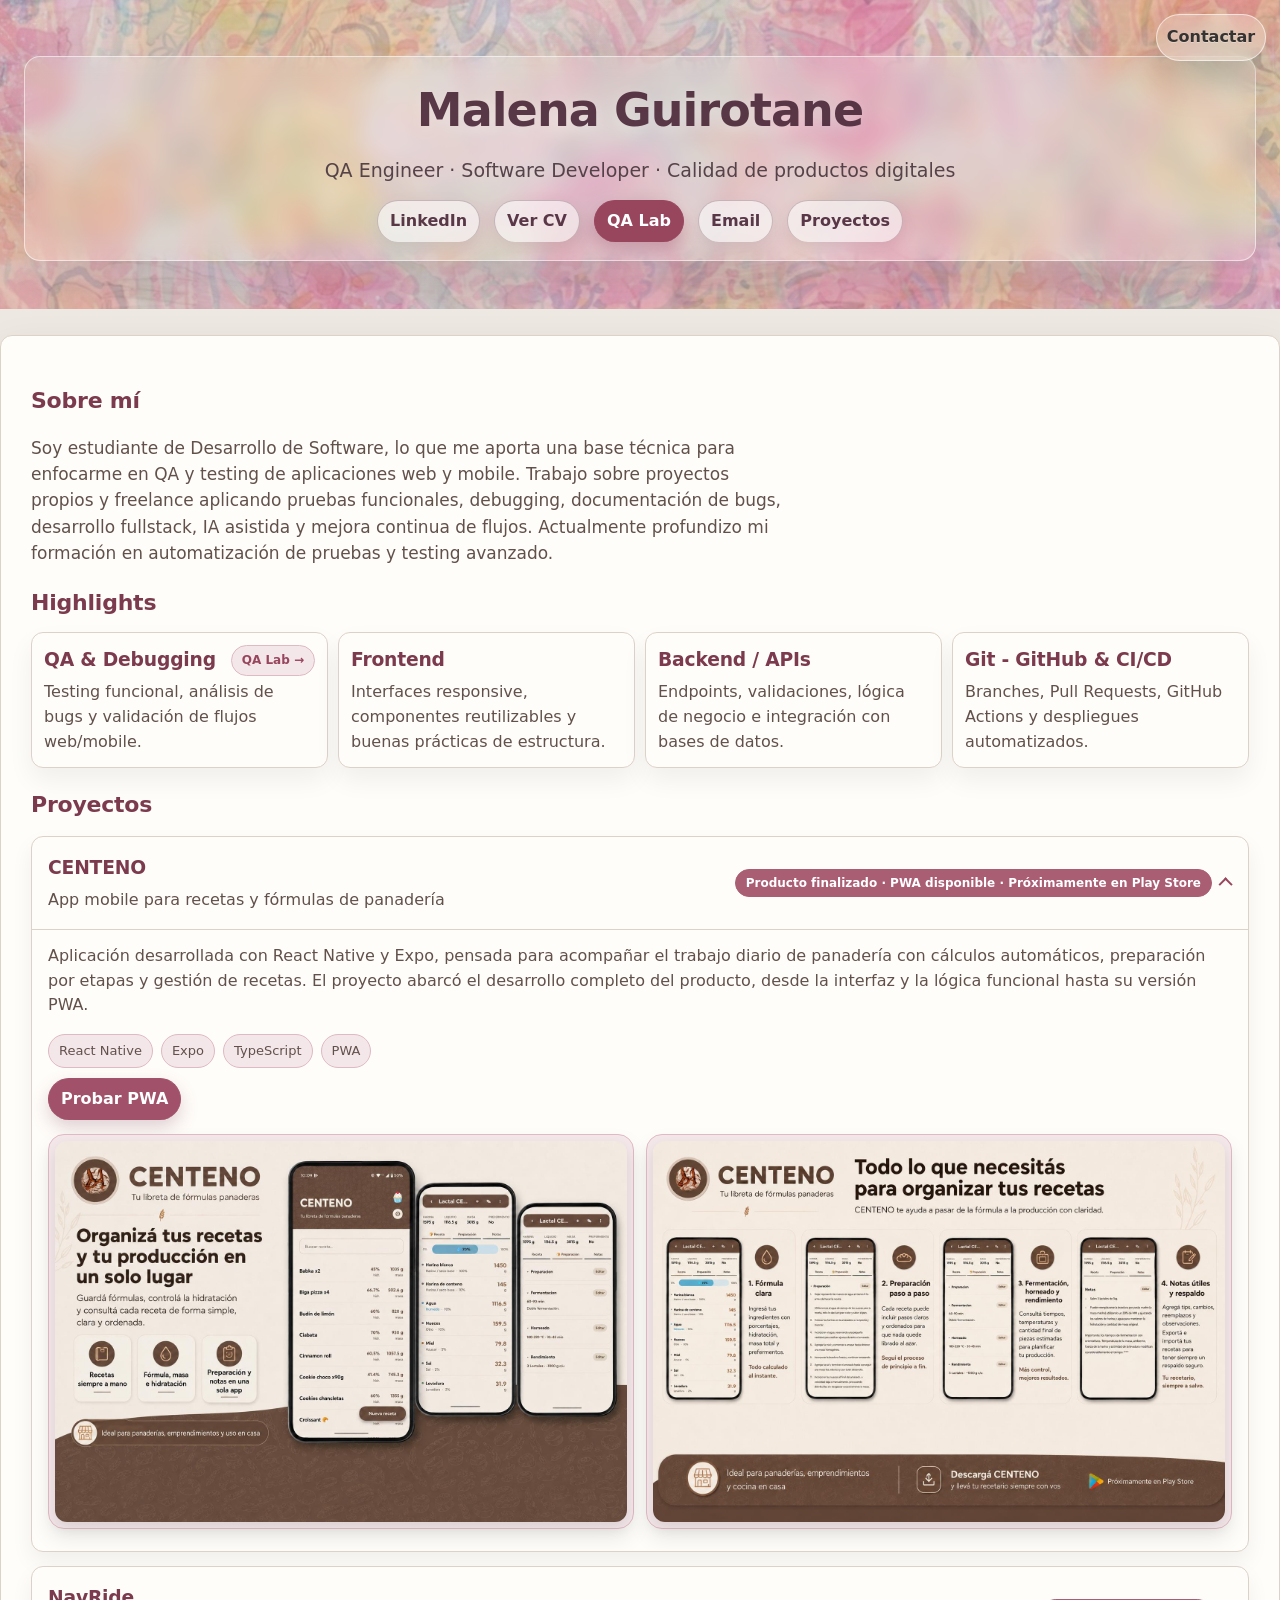
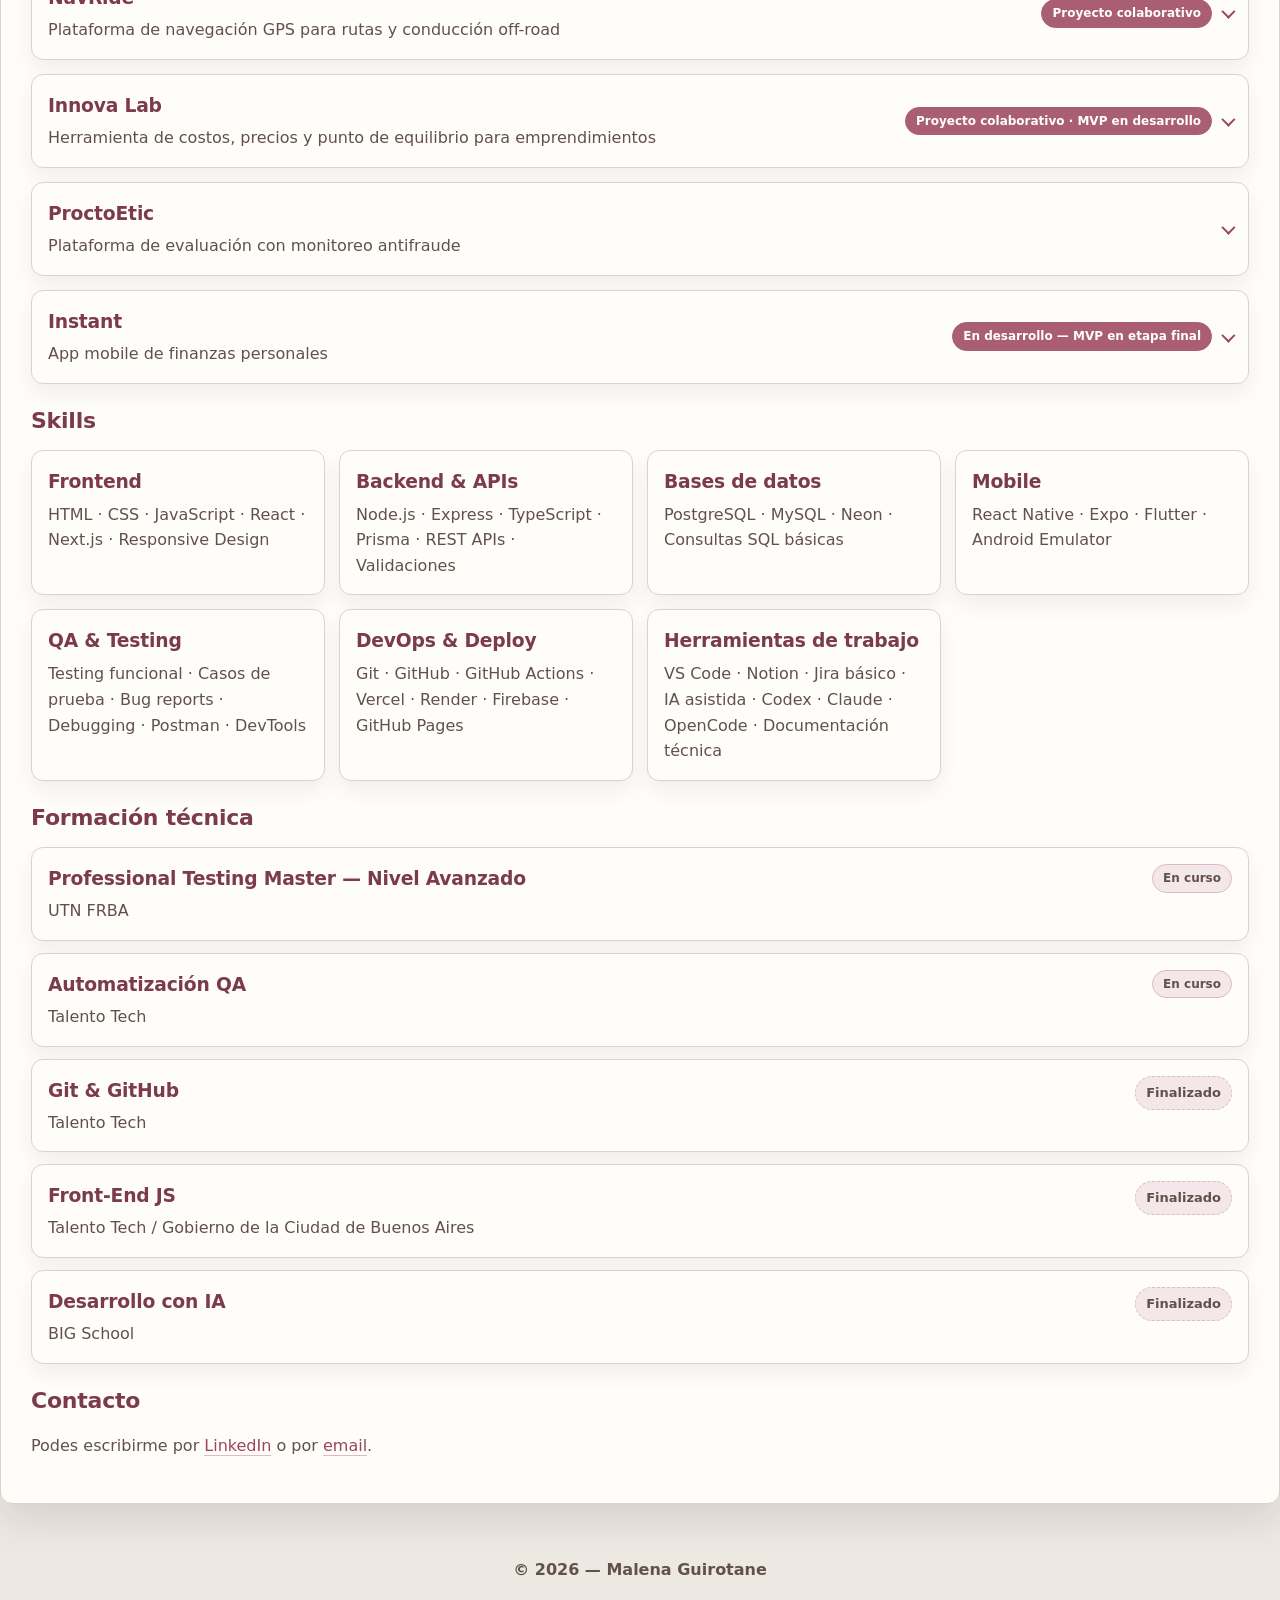
==== commit da68c301: "fix(portfolio): show project roles only when accordion is expanded" ====
--- a/index.html
+++ b/index.html
@@ -117,7 +117,6 @@
             <div class="project-accordion__copy">
               <h3>NavRide</h3>
               <p>Plataforma de navegación GPS para rutas y conducción off-road</p>
-              <div class="project-roles"><span class="project-roles__label">Roles durante el proyecto:</span><span class="project-role-tag">Analista funcional</span><span class="project-role-tag">Desarrollo fullstack</span><span class="project-role-tag">QA Engineer</span></div>
             </div>
             <div class="project-accordion__meta">
               <span class="project-status">Proyecto colaborativo</span>
@@ -125,6 +124,7 @@
             </div>
           </summary>
           <div class="project-accordion__body">
+              <div class="project-roles"><span class="project-roles__label">Roles durante el proyecto:</span><span class="project-role-tag">Analista funcional</span><span class="project-role-tag">Desarrollo fullstack</span><span class="project-role-tag">QA Engineer</span></div>
             <h4>Sobre el producto</h4>
             <p class="muted">Plataforma de navegación GPS orientada a rutas y conducción off-road, con navegación guiada y gestión de recorridos GPX.</p>
             <h4>Mi participación</h4>
@@ -143,7 +143,6 @@
             <div class="project-accordion__copy">
               <h3>Innova Lab</h3>
               <p>Herramienta de costos, precios y punto de equilibrio para emprendimientos</p>
-              <div class="project-roles"><span class="project-roles__label">Roles durante el proyecto:</span><span class="project-role-tag">Analista funcional</span><span class="project-role-tag">Desarrollo fullstack</span><span class="project-role-tag">QA Engineer</span></div>
             </div>
             <div class="project-accordion__meta">
               <span class="project-status">Proyecto colaborativo · MVP en desarrollo</span>
@@ -151,6 +150,7 @@
             </div>
           </summary>
           <div class="project-accordion__body">
+              <div class="project-roles"><span class="project-roles__label">Roles durante el proyecto:</span><span class="project-role-tag">Analista funcional</span><span class="project-role-tag">Desarrollo fullstack</span><span class="project-role-tag">QA Engineer</span></div>
             <h4>Sobre el producto</h4>
             <p class="muted">Aplicación para gestionar costos, precios de venta y punto de equilibrio de emprendimientos, desarrollada en un proyecto colaborativo vinculado a una iniciativa del Gobierno de la Ciudad de Buenos Aires. Actualmente se encuentra en etapa de MVP.</p>
             <h4>Mi participación</h4>
--- a/style.css
+++ b/style.css
@@ -1923,117 +1923,9 @@
 }
 
 
-/* ===== PORTFOLIO FULL STACK 2026 ===== */
-/* Extensión de estilos; conserva la identidad visual existente. */
-.hero-eyebrow{
-  margin: 0 0 10px;
-  color: var(--pink-soft-2);
-  font-size: 12px;
-  font-weight: 750;
-  letter-spacing: .15em;
-}
-.hero-subtitle-secondary{
-  font-weight: 500;
-}
-.hero-pitch{
-  max-width: 760px;
-  margin: 14px auto 0;
-  color: var(--ink);
-  font-size: clamp(15px, 1.65vw, 18px);
-  line-height: 1.65;
-}
-.brand-links a.btn--primary,
-.brand-links a.btn--primary:hover,
-.brand-links a.btn--primary:focus-visible{
-  color: #fff;
-  border-bottom-color: transparent;
-}
-.hero-route-note{
-  margin: 18px auto 0;
-  font-size: 13px;
-  color: var(--muted);
-}
-.hero-route-note a{
-  color: var(--pink-soft-2);
-  font-weight: 650;
-  text-underline-offset: 3px;
-}
-.about-copy{
-  display: grid;
-  gap: 12px;
-}
-.about-copy p{
-  margin: 0;
-}
-.section-lead{
-  margin: -4px 0 18px;
-  max-width: 840px;
-  line-height: 1.65;
-}
-.experience-section,
-.quality-section{
-  margin-top: 32px;
-}
-.collaboration-grid{
-  display: grid;
-  grid-template-columns: repeat(2, minmax(0,1fr));
-  gap: 16px;
-}
-.collaboration-card{
-  min-width: 0;
-  display: flex;
-  flex-direction: column;
-  gap: 10px;
-}
-.collaboration-card h3{
-  margin: 0;
-}
-.collaboration-card p{
-  margin: 0;
-}
-.collaboration-card .stack{
-  margin-top: auto;
-}
-.collaboration-kicker{
-  font-size: 11px;
-  font-weight: 750;
-  letter-spacing: .10em;
-  color: var(--accent);
-}
-.quality-panel{
-  display: flex;
-  align-items: center;
-  justify-content: space-between;
-  gap: 28px;
-  padding: 24px;
-  border: 1px solid var(--accent-soft-border);
-  border-radius: 16px;
-  background: var(--accent-soft);
-}
-.quality-panel h2{
-  margin: 3px 0 8px;
-}
-.quality-panel p.muted{
-  max-width: 750px;
-  margin: 0;
-}
-.quality-panel .btn{
-  flex-shrink: 0;
-  text-align: center;
-}
-@media (max-width: 720px){
-  .collaboration-grid{
-    grid-template-columns: minmax(0,1fr);
-  }
-  .quality-panel{
-    flex-direction: column;
-    align-items: stretch;
-    padding: 18px;
-  }
-  .hero-subtitle-secondary{
-    display: block;
-  }
-  .hero-route-note{
-    line-height: 1.6;
-  }
-}
+/* Roles visibles en el resumen de proyectos colaborativos */
+.project-roles{display:flex;align-items:center;flex-wrap:wrap;gap:6px 8px;margin-top:10px}
+.project-roles__label{font-size:.78rem;font-weight:650;color:var(--muted)}
+.project-role-tag{display:inline-flex;align-items:center;padding:3px 9px;border-radius:6px;background:var(--accent-soft);border:1px solid var(--accent-soft-border);color:var(--pink-soft-2);font-size:.75rem;font-weight:650;line-height:1.5}
+.project-accordion__body h4{font-size:.95rem;margin:18px 0 6px;color:var(--ink)}
+.project-accordion__body h4:first-child{margin-top:4px}
